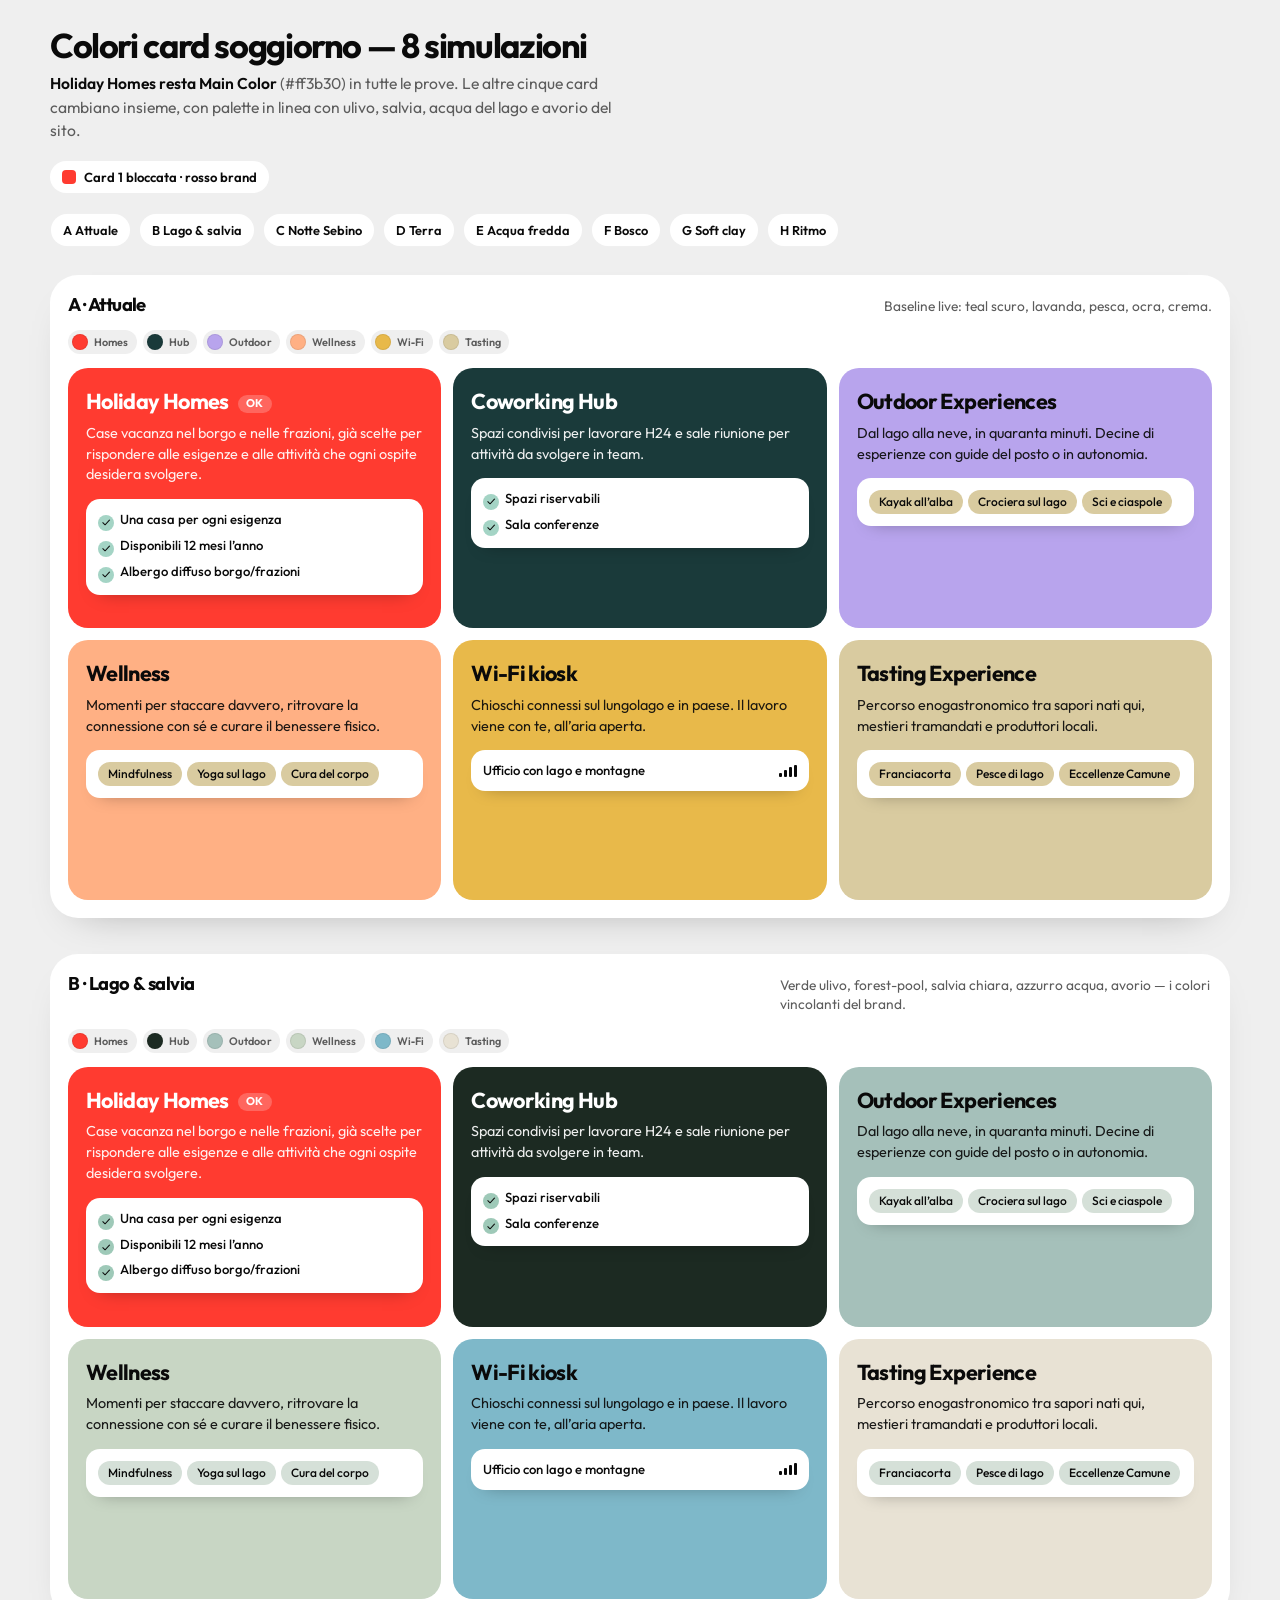
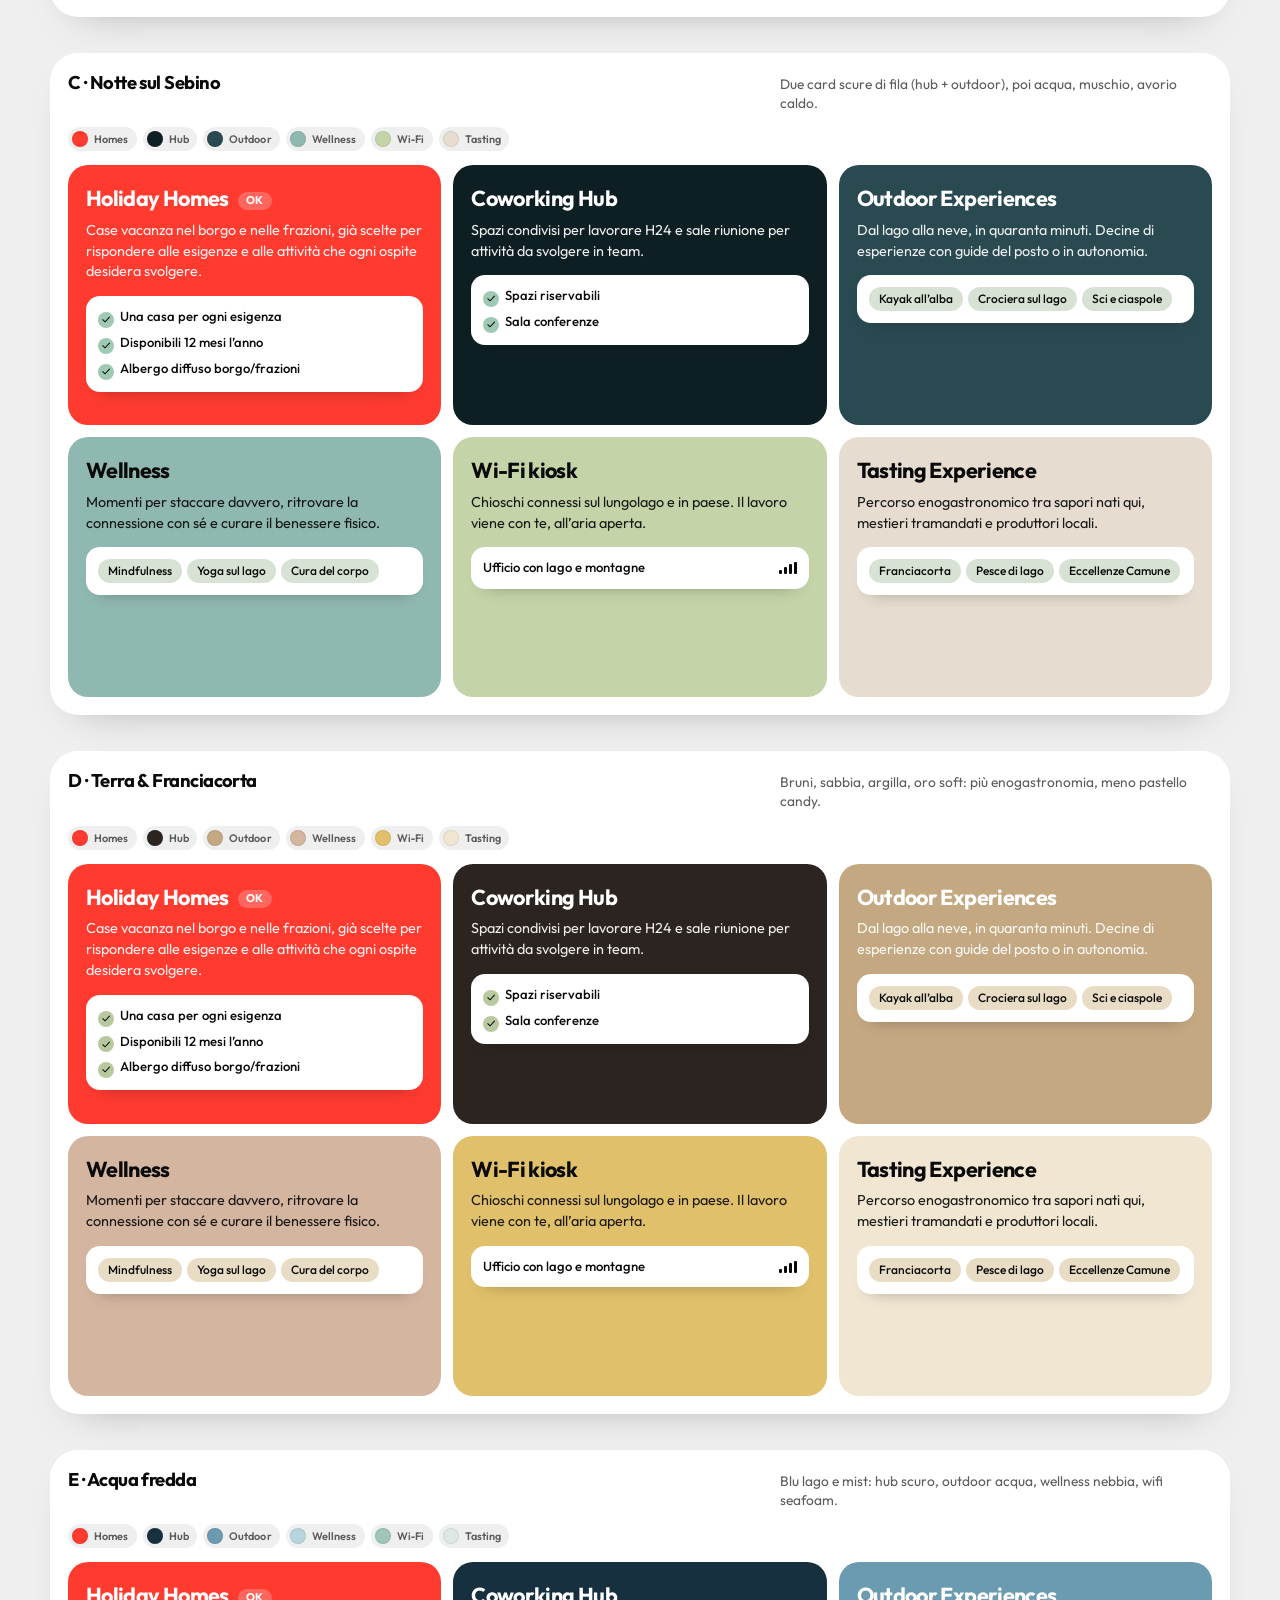
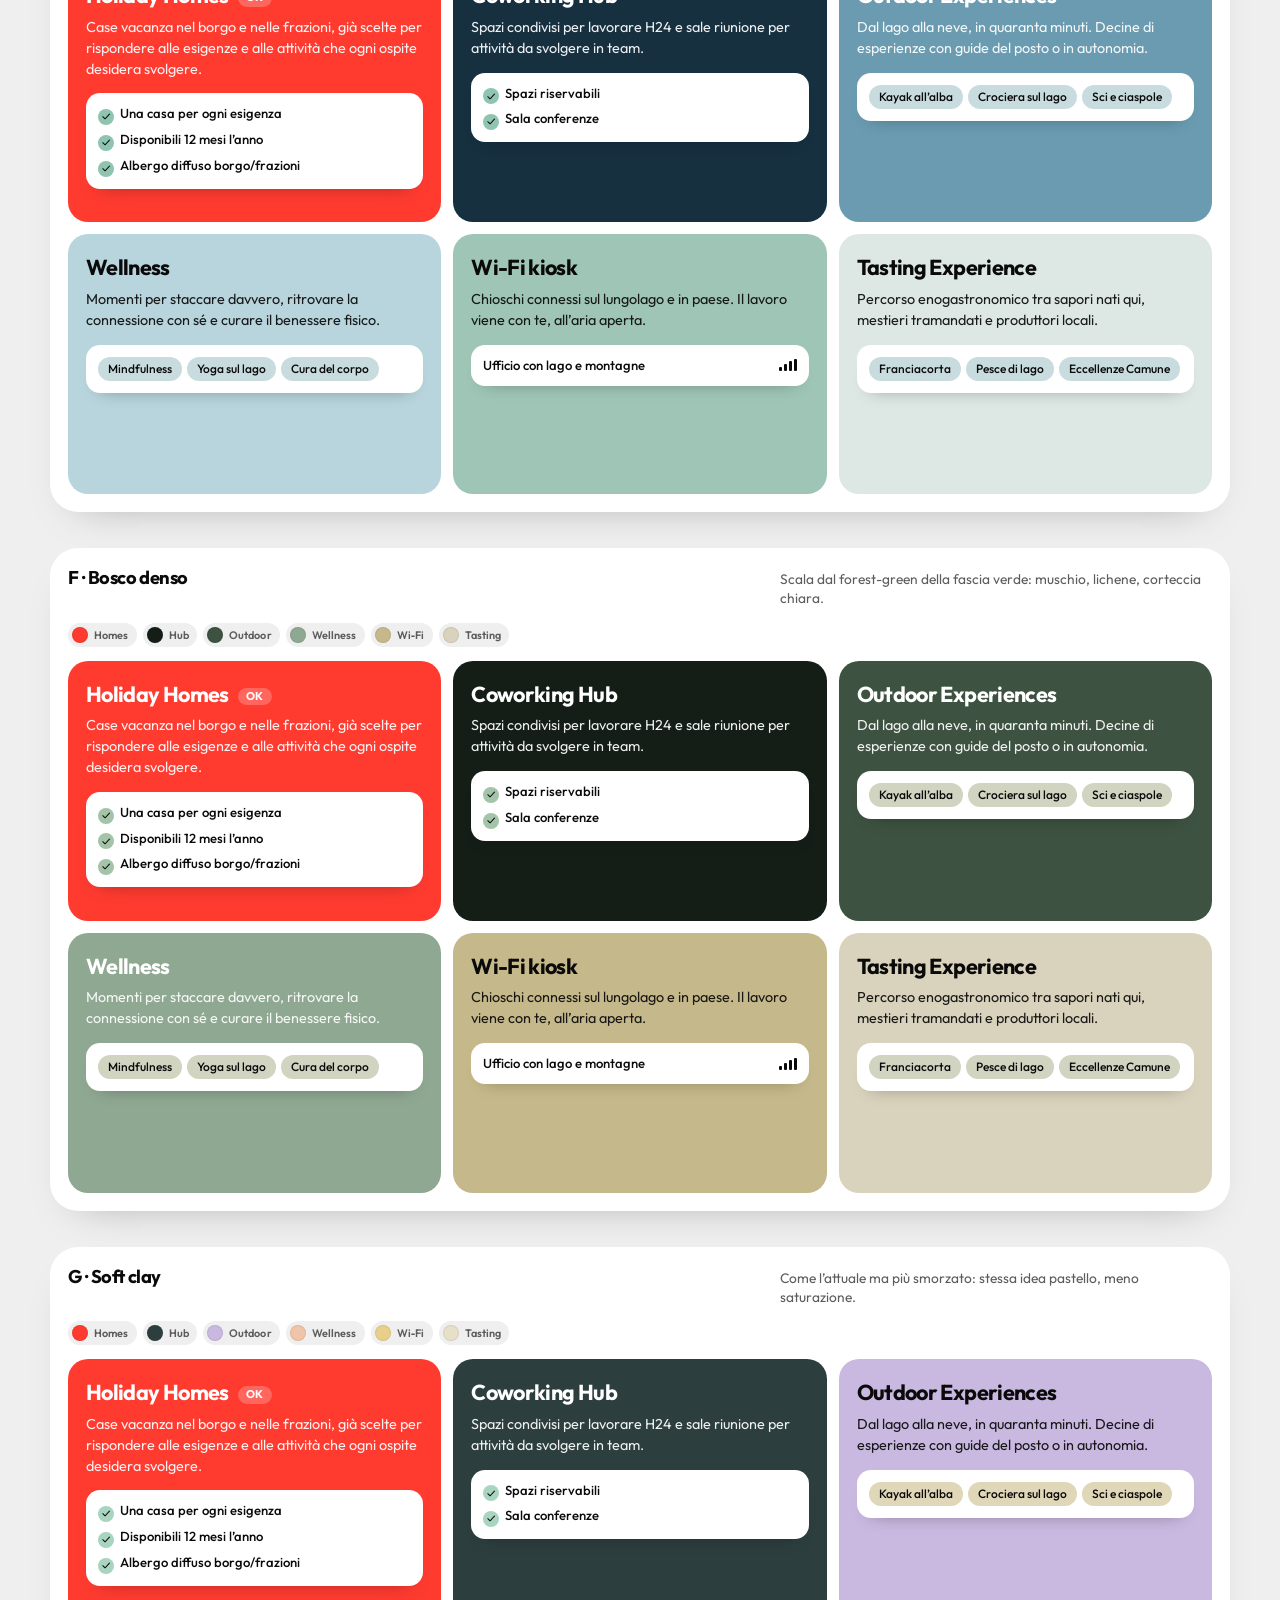
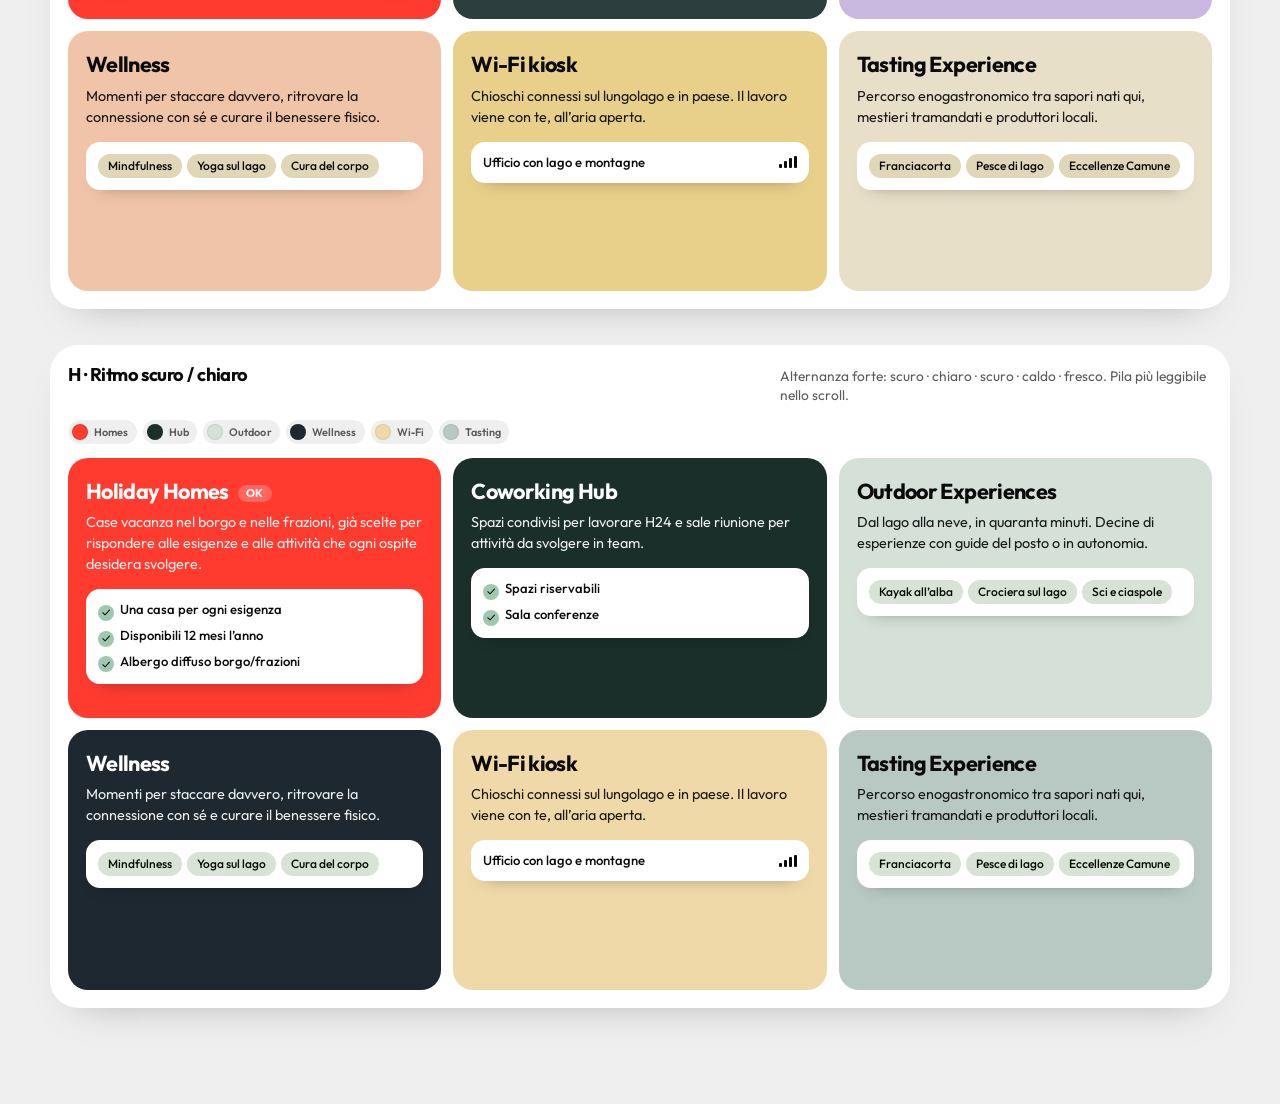
==== preview-sog-colors.html @ 8cdf2d4b "Add eight color simulations for the soggiorno stack cards. Holiday Homes stays Main Color; the other" ====
<!DOCTYPE html>
<html lang="it">
<head>
  <meta charset="utf-8">
  <meta name="viewport" content="width=device-width, initial-scale=1">
  <title>Simulazioni colori — card soggiorno</title>
  <link rel="preconnect" href="https://fonts.googleapis.com">
  <link rel="preconnect" href="https://fonts.gstatic.com" crossorigin>
  <link href="https://fonts.googleapis.com/css2?family=Outfit:wght@400;500;600;700;800&display=swap" rel="stylesheet">
  <link rel="stylesheet" href="css/main-color.css?v=1">
  <style>
    :root {
      --ink: #0a0a0a;
      --sage: #5c5c5c;
      --paper: #efefef;
      --ivory: #fff;
      --forest-green: #141e16;
      --forest-pool: #a5c0ba;
      --ease: cubic-bezier(0.16, 1, 0.3, 1);
    }
    * { box-sizing: border-box; }
    html { scroll-behavior: smooth; }
    body {
      margin: 0;
      font-family: "Outfit", system-ui, sans-serif;
      background: var(--paper);
      color: var(--ink);
      padding: 28px 16px 96px;
    }
    ::selection {
      background: color-mix(in srgb, var(--main-color) 28%, #fff);
      color: var(--ink);
    }

    .top {
      max-width: 1180px;
      margin: 0 auto 28px;
    }
    .top h1 {
      margin: 0 0 8px;
      font-size: clamp(1.55rem, 4vw, 2.15rem);
      letter-spacing: -0.04em;
      line-height: 1.05;
    }
    .lede {
      margin: 0 0 18px;
      max-width: 58ch;
      color: var(--sage);
      line-height: 1.5;
      font-size: 0.98rem;
    }
    .lede strong { color: var(--ink); font-weight: 600; }
    .lock {
      display: inline-flex;
      align-items: center;
      gap: 8px;
      margin: 0 0 20px;
      padding: 8px 12px;
      border-radius: 999px;
      background: #fff;
      font-size: 0.82rem;
      font-weight: 600;
      box-shadow: 0 8px 20px -16px rgba(0,0,0,.35);
    }
    .lock i {
      width: 14px;
      height: 14px;
      border-radius: 4px;
      background: var(--main-color);
    }

    .toc {
      display: flex;
      flex-wrap: wrap;
      gap: 8px;
      margin: 0 0 8px;
    }
    .toc a {
      text-decoration: none;
      color: var(--ink);
      font-size: 0.8rem;
      font-weight: 600;
      padding: 8px 12px;
      border-radius: 999px;
      background: #fff;
      border: 1px solid rgba(0,0,0,.06);
      transition: background .2s var(--ease), color .2s var(--ease), transform .15s var(--ease);
    }
    .toc a:hover {
      background: var(--forest-green);
      color: #fff;
      transform: translateY(-1px);
    }

    .sims {
      display: grid;
      gap: 36px;
      max-width: 1180px;
      margin: 0 auto;
    }

    .sim {
      --sog-ink: #0a0a0a;
      --sog-muted: #6a6a6a;
      --sog-mint: #a4d4c5;
      --sog-cream: #d9cba0;
      scroll-margin-top: 16px;
      padding: 18px;
      border-radius: 28px;
      background: #fff;
      box-shadow: 0 18px 40px -28px rgba(0,0,0,.35);
    }
    .sim-head {
      display: flex;
      flex-wrap: wrap;
      align-items: baseline;
      justify-content: space-between;
      gap: 8px 16px;
      margin-bottom: 14px;
    }
    .sim-head h2 {
      margin: 0;
      font-size: 1.15rem;
      letter-spacing: -0.03em;
    }
    .sim-head p {
      margin: 0;
      max-width: 48ch;
      color: var(--sage);
      font-size: 0.86rem;
      line-height: 1.4;
    }
    .swatches {
      display: flex;
      flex-wrap: wrap;
      gap: 6px;
      margin: 0 0 14px;
    }
    .swatches span {
      display: inline-flex;
      align-items: center;
      gap: 6px;
      padding: 4px 8px 4px 4px;
      border-radius: 999px;
      background: var(--paper);
      font-size: 0.68rem;
      font-weight: 600;
      letter-spacing: 0.01em;
      color: var(--sage);
    }
    .swatches i {
      width: 16px;
      height: 16px;
      border-radius: 50%;
      box-shadow: inset 0 0 0 1px rgba(0,0,0,.08);
    }
    .swatches .lock-dot::after {
      content: "";
      position: absolute;
      /* marker unused */
    }

    .stack {
      list-style: none;
      margin: 0;
      padding: 0;
      display: grid;
      gap: 12px;
      grid-template-columns: 1fr;
    }
    @media (min-width: 720px) {
      .stack {
        grid-template-columns: repeat(2, minmax(0, 1fr));
      }
    }
    @media (min-width: 1100px) {
      .stack {
        grid-template-columns: repeat(3, minmax(0, 1fr));
      }
    }

    .sog-card {
      display: grid;
      gap: 10px;
      align-content: start;
      min-height: 260px;
      padding: 22px 18px 18px;
      border-radius: 20px;
      background: var(--tone);
      color: var(--sog-ink);
    }
    .sog-card.is-dark { color: #fff; }
    .sog-card h3 {
      margin: 0;
      font-size: 1.35rem;
      line-height: 1.05;
      letter-spacing: -0.03em;
    }
    .sog-card > p {
      margin: 0;
      font-size: 0.9rem;
      line-height: 1.45;
      opacity: 0.92;
    }
    .sog-ui {
      display: grid;
      gap: 6px;
      margin-top: 4px;
      padding: 12px;
      border-radius: 14px;
      background: #fff;
      color: var(--sog-ink);
      box-shadow: 0 10px 18px -14px rgba(0,0,0,.4);
    }
    .sog-row {
      display: flex;
      align-items: center;
      justify-content: space-between;
      gap: 8px;
      font-size: 0.82rem;
      font-weight: 500;
      line-height: 1.3;
    }
    .sog-ok {
      display: inline-grid;
      place-items: center;
      width: 16px;
      height: 16px;
      margin-right: 6px;
      border-radius: 50%;
      background: var(--sog-mint);
      color: var(--sog-ink);
      font-size: 0.65rem;
      vertical-align: -2px;
    }
    .sog-chips {
      display: flex;
      flex-wrap: wrap;
      gap: 5px;
      margin: 0;
      padding: 0;
      list-style: none;
    }
    .sog-chips li {
      padding: 6px 10px;
      border-radius: 999px;
      background: var(--sog-cream);
      font-size: 0.75rem;
      font-weight: 500;
      line-height: 1;
    }
    .sog-bars {
      display: inline-flex;
      align-items: flex-end;
      gap: 2px;
      height: 12px;
    }
    .sog-bars i {
      width: 3px;
      border-radius: 1px;
      background: var(--sog-ink);
    }
    .sog-bars i:nth-child(1) { height: 4px; }
    .sog-bars i:nth-child(2) { height: 7px; }
    .sog-bars i:nth-child(3) { height: 10px; }
    .sog-bars i:nth-child(4) { height: 12px; }

    .badge-lock {
      display: inline-block;
      margin-left: 6px;
      padding: 3px 8px;
      border-radius: 999px;
      background: rgba(255,255,255,.22);
      font-size: 0.7rem;
      font-weight: 700;
      letter-spacing: 0.04em;
      text-transform: uppercase;
      vertical-align: middle;
    }
    .sog-card:not(.is-dark) .badge-lock {
      background: rgba(0,0,0,.08);
    }

    /* —— Palette A: attuale —— */
    #sim-a {
      --c2: #1a3a3a; --c3: #b8a4ed; --c4: #ffb084; --c5: #e8b94a; --c6: #d9cba0;
      --sog-mint: #a4d4c5; --sog-cream: #d9cba0;
    }
    /* —— B: lago & salvia (brand PRODUCT) —— */
    #sim-b {
      --c2: #1c2a22; --c3: #a5c0ba; --c4: #c8d6c4; --c5: #7eb8c9; --c6: #e8e2d4;
      --sog-mint: #9ec9b8; --sog-cream: #d5e0d8;
    }
    /* —— C: notte sul Sebino —— */
    #sim-c {
      --c2: #0e1f24; --c3: #2a4a52; --c4: #8fb9b0; --c5: #c4d4a8; --c6: #e6ddd0;
      --sog-mint: #9fc9b4; --sog-cream: #d8e2d4;
    }
    /* —— D: terra & franciacorta —— */
    #sim-d {
      --c2: #2c2420; --c3: #c4a882; --c4: #d4b5a0; --c5: #e0c06a; --c6: #f0e6d2;
      --sog-mint: #b8c9a0; --sog-cream: #e8dcc4;
    }
    /* —— E: acqua fredda —— */
    #sim-e {
      --c2: #163040; --c3: #6a9bb0; --c4: #b8d4dc; --c5: #9ec5b5; --c6: #dde8e4;
      --sog-mint: #8ec4b0; --sog-cream: #c8dce0;
    }
    /* —— F: bosco denso —— */
    #sim-f {
      --c2: #141e16; --c3: #3d5240; --c4: #8fa892; --c5: #c5b88a; --c6: #d9d2bc;
      --sog-mint: #a3c4a8; --sog-cream: #d0d4c0;
    }
    /* —— G: soft clay —— */
    #sim-g {
      --c2: #2d3e3e; --c3: #c9b8e0; --c4: #f0c4a8; --c5: #e8d08a; --c6: #e8dfc8;
      --sog-mint: #a8d4c0; --sog-cream: #e0d6b8;
    }
    /* —— H: ritmi scuro/chiaro —— */
    #sim-h {
      --c2: #1a2e2a; --c3: #d4e0d8; --c4: #1e2830; --c5: #f0d9a8; --c6: #b8c9c4;
      --sog-mint: #9ec9b0; --sog-cream: #d8e2d6;
    }
  </style>
</head>
<body>
  <header class="top">
    <h1>Colori card soggiorno — 8 simulazioni</h1>
    <p class="lede">
      <strong>Holiday Homes resta Main Color</strong> (#ff3b30) in tutte le prove.
      Le altre cinque card cambiano insieme, con palette in linea con ulivo, salvia, acqua del lago e avorio del sito.
    </p>
    <p class="lock"><i aria-hidden="true"></i> Card 1 bloccata · rosso brand</p>
    <nav class="toc" aria-label="Vai alla simulazione">
      <a href="#sim-a">A Attuale</a>
      <a href="#sim-b">B Lago &amp; salvia</a>
      <a href="#sim-c">C Notte Sebino</a>
      <a href="#sim-d">D Terra</a>
      <a href="#sim-e">E Acqua fredda</a>
      <a href="#sim-f">F Bosco</a>
      <a href="#sim-g">G Soft clay</a>
      <a href="#sim-h">H Ritmo</a>
    </nav>
  </header>

  <div class="sims">

    <!-- A -->
    <section class="sim" id="sim-a" aria-labelledby="t-a">
      <div class="sim-head">
        <h2 id="t-a">A · Attuale</h2>
        <p>Baseline live: teal scuro, lavanda, pesca, ocra, crema.</p>
      </div>
      <div class="swatches" aria-hidden="true">
        <span><i style="background:var(--main-color)"></i>Homes</span>
        <span><i style="background:var(--c2)"></i>Hub</span>
        <span><i style="background:var(--c3)"></i>Outdoor</span>
        <span><i style="background:var(--c4)"></i>Wellness</span>
        <span><i style="background:var(--c5)"></i>Wi‑Fi</span>
        <span><i style="background:var(--c6)"></i>Tasting</span>
      </div>
      <ol class="stack"></ol>
    </section>

    <!-- B -->
    <section class="sim" id="sim-b" aria-labelledby="t-b">
      <div class="sim-head">
        <h2 id="t-b">B · Lago &amp; salvia</h2>
        <p>Verde ulivo, forest-pool, salvia chiara, azzurro acqua, avorio — i colori vincolanti del brand.</p>
      </div>
      <div class="swatches" aria-hidden="true">
        <span><i style="background:var(--main-color)"></i>Homes</span>
        <span><i style="background:var(--c2)"></i>Hub</span>
        <span><i style="background:var(--c3)"></i>Outdoor</span>
        <span><i style="background:var(--c4)"></i>Wellness</span>
        <span><i style="background:var(--c5)"></i>Wi‑Fi</span>
        <span><i style="background:var(--c6)"></i>Tasting</span>
      </div>
      <ol class="stack"></ol>
    </section>

    <!-- C -->
    <section class="sim" id="sim-c" aria-labelledby="t-c">
      <div class="sim-head">
        <h2 id="t-c">C · Notte sul Sebino</h2>
        <p>Due card scure di fila (hub + outdoor), poi acqua, muschio, avorio caldo.</p>
      </div>
      <div class="swatches" aria-hidden="true">
        <span><i style="background:var(--main-color)"></i>Homes</span>
        <span><i style="background:var(--c2)"></i>Hub</span>
        <span><i style="background:var(--c3)"></i>Outdoor</span>
        <span><i style="background:var(--c4)"></i>Wellness</span>
        <span><i style="background:var(--c5)"></i>Wi‑Fi</span>
        <span><i style="background:var(--c6)"></i>Tasting</span>
      </div>
      <ol class="stack"></ol>
    </section>

    <!-- D -->
    <section class="sim" id="sim-d" aria-labelledby="t-d">
      <div class="sim-head">
        <h2 id="t-d">D · Terra &amp; Franciacorta</h2>
        <p>Bruni, sabbia, argilla, oro soft: più enogastronomia, meno pastello candy.</p>
      </div>
      <div class="swatches" aria-hidden="true">
        <span><i style="background:var(--main-color)"></i>Homes</span>
        <span><i style="background:var(--c2)"></i>Hub</span>
        <span><i style="background:var(--c3)"></i>Outdoor</span>
        <span><i style="background:var(--c4)"></i>Wellness</span>
        <span><i style="background:var(--c5)"></i>Wi‑Fi</span>
        <span><i style="background:var(--c6)"></i>Tasting</span>
      </div>
      <ol class="stack"></ol>
    </section>

    <!-- E -->
    <section class="sim" id="sim-e" aria-labelledby="t-e">
      <div class="sim-head">
        <h2 id="t-e">E · Acqua fredda</h2>
        <p>Blu lago e mist: hub scuro, outdoor acqua, wellness nebbia, wifi seafoam.</p>
      </div>
      <div class="swatches" aria-hidden="true">
        <span><i style="background:var(--main-color)"></i>Homes</span>
        <span><i style="background:var(--c2)"></i>Hub</span>
        <span><i style="background:var(--c3)"></i>Outdoor</span>
        <span><i style="background:var(--c4)"></i>Wellness</span>
        <span><i style="background:var(--c5)"></i>Wi‑Fi</span>
        <span><i style="background:var(--c6)"></i>Tasting</span>
      </div>
      <ol class="stack"></ol>
    </section>

    <!-- F -->
    <section class="sim" id="sim-f" aria-labelledby="t-f">
      <div class="sim-head">
        <h2 id="t-f">F · Bosco denso</h2>
        <p>Scala dal forest-green della fascia verde: muschio, lichene, corteccia chiara.</p>
      </div>
      <div class="swatches" aria-hidden="true">
        <span><i style="background:var(--main-color)"></i>Homes</span>
        <span><i style="background:var(--c2)"></i>Hub</span>
        <span><i style="background:var(--c3)"></i>Outdoor</span>
        <span><i style="background:var(--c4)"></i>Wellness</span>
        <span><i style="background:var(--c5)"></i>Wi‑Fi</span>
        <span><i style="background:var(--c6)"></i>Tasting</span>
      </div>
      <ol class="stack"></ol>
    </section>

    <!-- G -->
    <section class="sim" id="sim-g" aria-labelledby="t-g">
      <div class="sim-head">
        <h2 id="t-g">G · Soft clay</h2>
        <p>Come l’attuale ma più smorzato: stessa idea pastello, meno saturazione.</p>
      </div>
      <div class="swatches" aria-hidden="true">
        <span><i style="background:var(--main-color)"></i>Homes</span>
        <span><i style="background:var(--c2)"></i>Hub</span>
        <span><i style="background:var(--c3)"></i>Outdoor</span>
        <span><i style="background:var(--c4)"></i>Wellness</span>
        <span><i style="background:var(--c5)"></i>Wi‑Fi</span>
        <span><i style="background:var(--c6)"></i>Tasting</span>
      </div>
      <ol class="stack"></ol>
    </section>

    <!-- H -->
    <section class="sim" id="sim-h" aria-labelledby="t-h">
      <div class="sim-head">
        <h2 id="t-h">H · Ritmo scuro / chiaro</h2>
        <p>Alternanza forte: scuro · chiaro · scuro · caldo · fresco. Pila più leggibile nello scroll.</p>
      </div>
      <div class="swatches" aria-hidden="true">
        <span><i style="background:var(--main-color)"></i>Homes</span>
        <span><i style="background:var(--c2)"></i>Hub</span>
        <span><i style="background:var(--c3)"></i>Outdoor</span>
        <span><i style="background:var(--c4)"></i>Wellness</span>
        <span><i style="background:var(--c5)"></i>Wi‑Fi</span>
        <span><i style="background:var(--c6)"></i>Tasting</span>
      </div>
      <ol class="stack"></ol>
    </section>

  </div>

  <template id="card-markup">
    <li class="sog-card is-dark" data-role="homes" style="--tone:var(--main-color)">
      <h3>Holiday Homes <span class="badge-lock">ok</span></h3>
      <p>Case vacanza nel borgo e nelle frazioni, già scelte per rispondere alle esigenze e alle attività che ogni ospite desidera svolgere.</p>
      <div class="sog-ui">
        <div class="sog-row"><span><span class="sog-ok" aria-hidden="true">✓</span>Una casa per ogni esigenza</span></div>
        <div class="sog-row"><span><span class="sog-ok" aria-hidden="true">✓</span>Disponibili 12 mesi l’anno</span></div>
        <div class="sog-row"><span><span class="sog-ok" aria-hidden="true">✓</span>Albergo diffuso borgo/frazioni</span></div>
      </div>
    </li>
    <li class="sog-card" data-role="hub" style="--tone:var(--c2)">
      <h3>Coworking Hub</h3>
      <p>Spazi condivisi per lavorare H24 e sale riunione per attività da svolgere in team.</p>
      <div class="sog-ui">
        <div class="sog-row"><span><span class="sog-ok" aria-hidden="true">✓</span>Spazi riservabili</span></div>
        <div class="sog-row"><span><span class="sog-ok" aria-hidden="true">✓</span>Sala conferenze</span></div>
      </div>
    </li>
    <li class="sog-card" data-role="outdoor" style="--tone:var(--c3)">
      <h3>Outdoor Experiences</h3>
      <p>Dal lago alla neve, in quaranta minuti. Decine di esperienze con guide del posto o in autonomia.</p>
      <div class="sog-ui">
        <ul class="sog-chips">
          <li>Kayak all’alba</li>
          <li>Crociera sul lago</li>
          <li>Sci e ciaspole</li>
        </ul>
      </div>
    </li>
    <li class="sog-card" data-role="wellness" style="--tone:var(--c4)">
      <h3>Wellness</h3>
      <p>Momenti per staccare davvero, ritrovare la connessione con sé e curare il benessere fisico.</p>
      <div class="sog-ui">
        <ul class="sog-chips">
          <li>Mindfulness</li>
          <li>Yoga sul lago</li>
          <li>Cura del corpo</li>
        </ul>
      </div>
    </li>
    <li class="sog-card" data-role="wifi" style="--tone:var(--c5)">
      <h3>Wi-Fi kiosk</h3>
      <p>Chioschi connessi sul lungolago e in paese. Il lavoro viene con te, all’aria aperta.</p>
      <div class="sog-ui">
        <div class="sog-row"><span>Ufficio con lago e montagne</span><span class="sog-bars" aria-hidden="true"><i></i><i></i><i></i><i></i></span></div>
      </div>
    </li>
    <li class="sog-card" data-role="tasting" style="--tone:var(--c6)">
      <h3>Tasting Experience</h3>
      <p>Percorso enogastronomico tra sapori nati qui, mestieri tramandati e produttori locali.</p>
      <div class="sog-ui">
        <ul class="sog-chips">
          <li>Franciacorta</li>
          <li>Pesce di lago</li>
          <li>Eccellenze Camune</li>
        </ul>
      </div>
    </li>
  </template>

  <script>
    /* Luminanza relativa → testo chiaro/scuro sulle card 2–6 */
    function hexToRgb(hex) {
      const h = hex.replace("#", "").trim();
      const full = h.length === 3 ? h.split("").map((c) => c + c).join("") : h;
      const n = parseInt(full, 16);
      return { r: (n >> 16) & 255, g: (n >> 8) & 255, b: n & 255 };
    }
    function isDarkTone(hex) {
      const { r, g, b } = hexToRgb(hex);
      const lin = [r, g, b].map((v) => {
        const s = v / 255;
        return s <= 0.03928 ? s / 12.92 : Math.pow((s + 0.055) / 1.055, 2.4);
      });
      const L = 0.2126 * lin[0] + 0.7152 * lin[1] + 0.0722 * lin[2];
      return L < 0.42;
    }

    const tpl = document.getElementById("card-markup");
    document.querySelectorAll(".sim").forEach((sim) => {
      const stack = sim.querySelector(".stack");
      const frag = tpl.content.cloneNode(true);
      const cs = getComputedStyle(sim);
      ["hub", "outdoor", "wellness", "wifi", "tasting"].forEach((role, i) => {
        const card = frag.querySelector(`[data-role="${role}"]`);
        const tone = cs.getPropertyValue(`--c${i + 2}`).trim();
        card.classList.toggle("is-dark", isDarkTone(tone));
      });
      stack.appendChild(frag);
    });
  </script>
</body>
</html>
---- css/main-color.css ----
/* ==========================================================================
   Main Color — unico rosso/arancione del brand Borgo Connesso

   Fonte unica. Per cambiare TUTTO il rosso/arancione del sito
   (CTA, timeline «Il soggiorno in 4 passi», evidenziazioni, hover,
   Holiday Homes card 1, underline titoli, ecc.) modifica solo
   --main-color (e allinea --main-color-rgb allo stesso hex).

   Alias legacy: --lake / --lake-ink restano in styles.css e puntano qui.
   ========================================================================== */

:root {
  --main-color: #ff3b30;
  --main-color-ink: #ffffff;
  /* Canale RGB per rgba(var(--main-color-rgb), a) — tiene aggiornato con --main-color */
  --main-color-rgb: 255, 59, 48;
  --main-color-soft: color-mix(in srgb, var(--main-color) 55%, #ffffff);
  --main-color-tint: color-mix(in srgb, var(--main-color) 28%, #fff6f5);
  --main-color-tint-alt: color-mix(in srgb, var(--main-color) 22%, #ffffff);
}
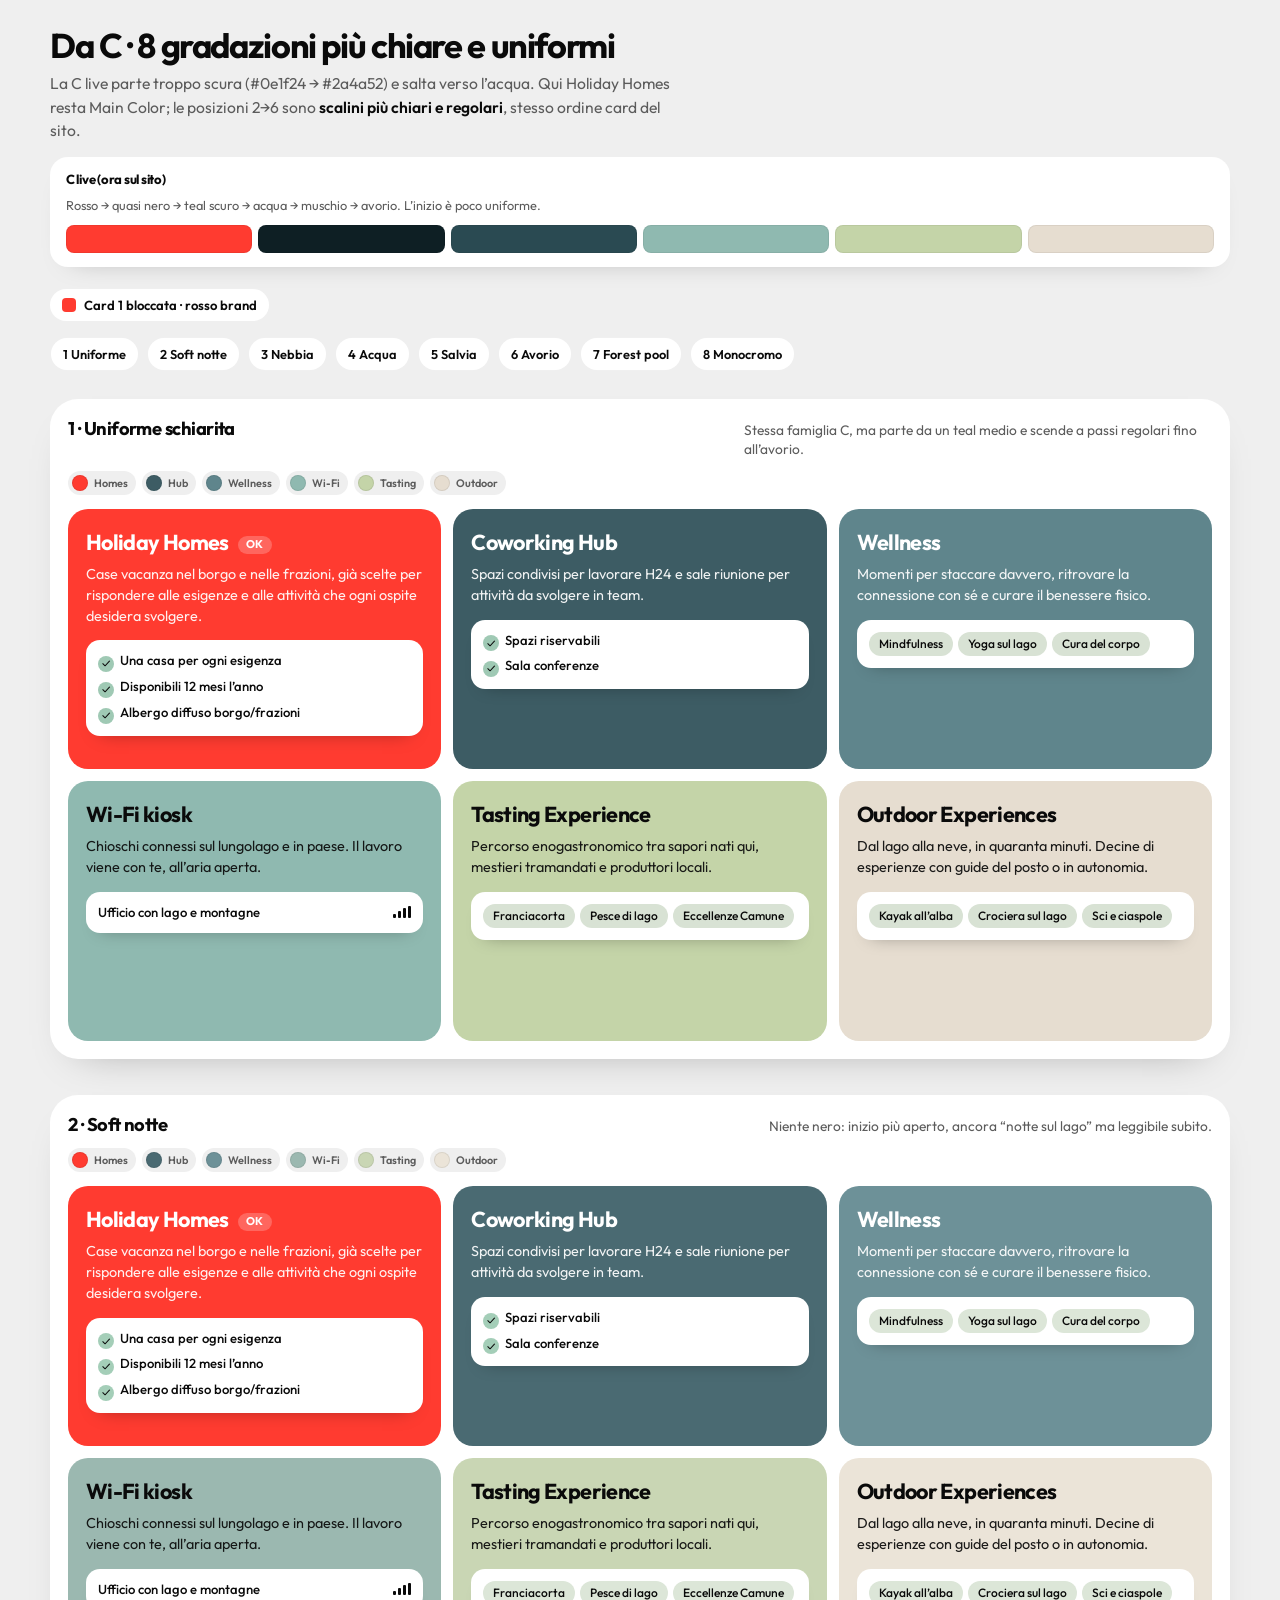
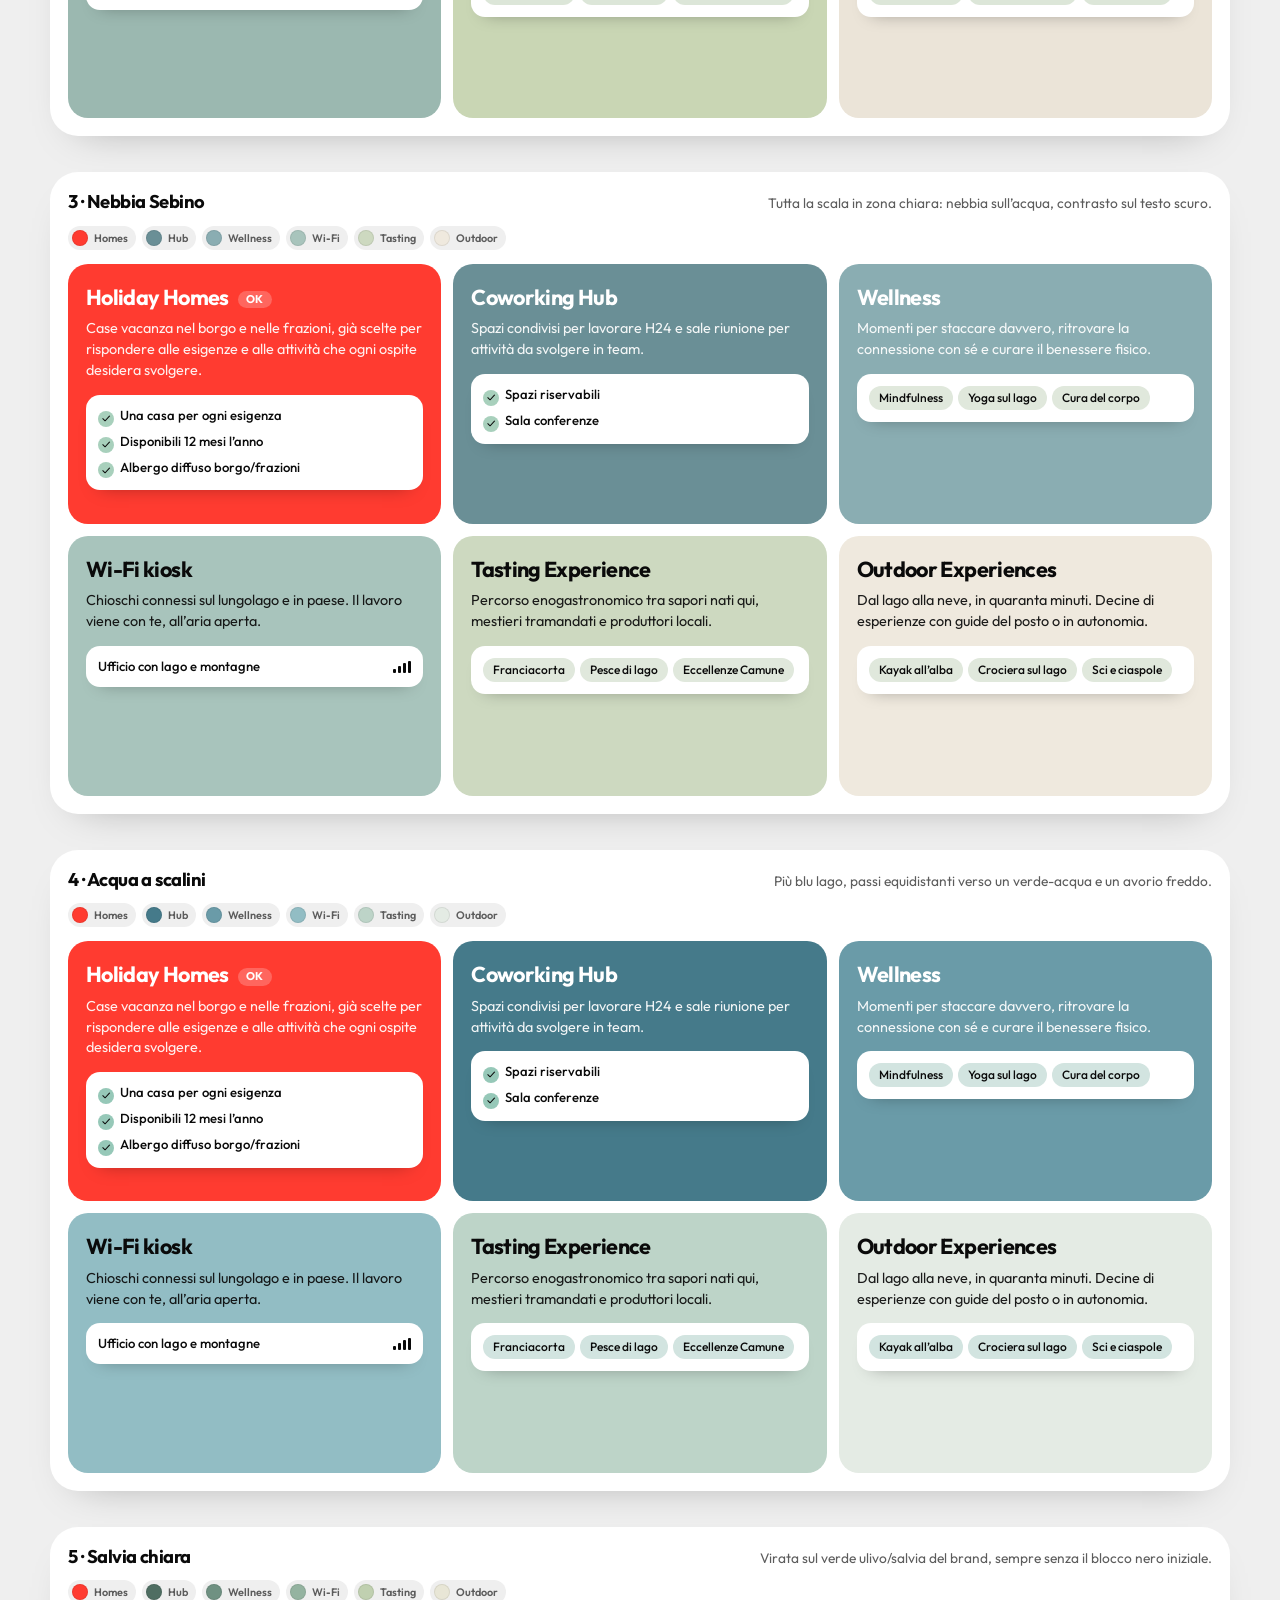
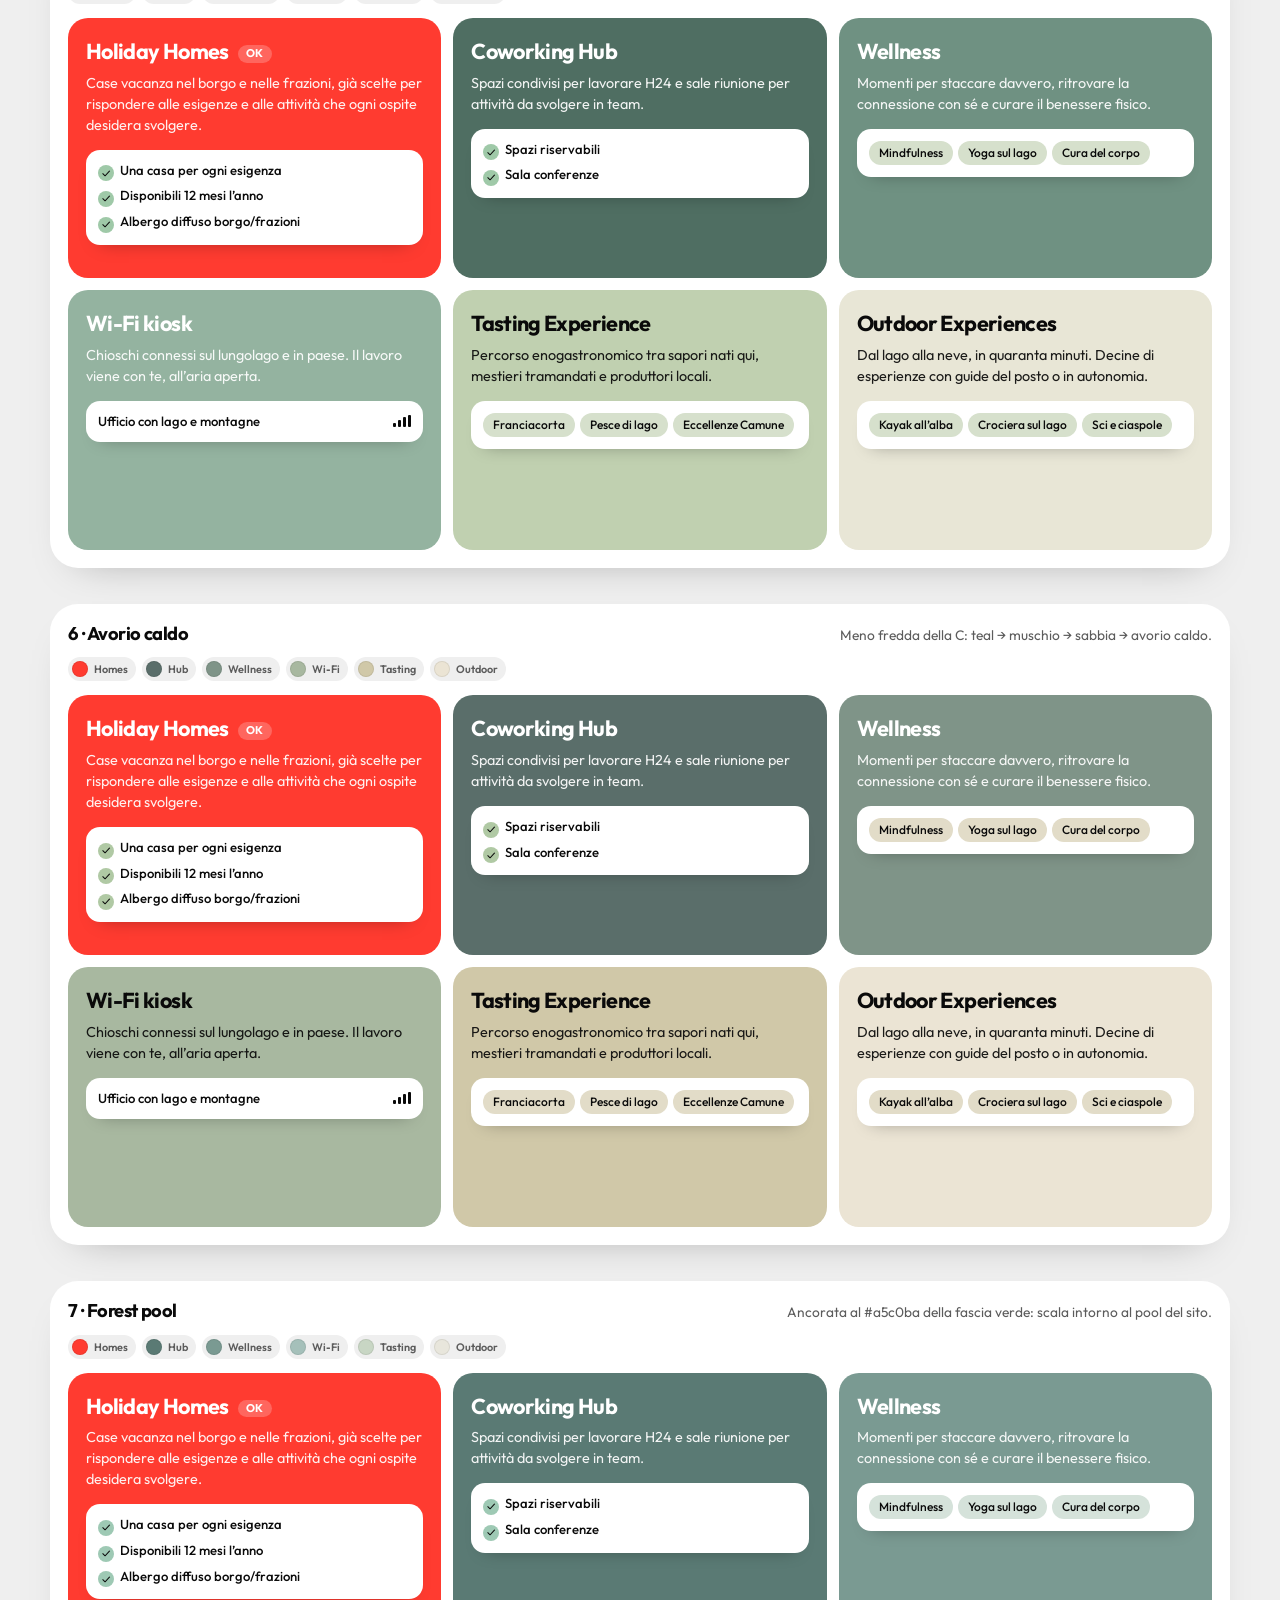
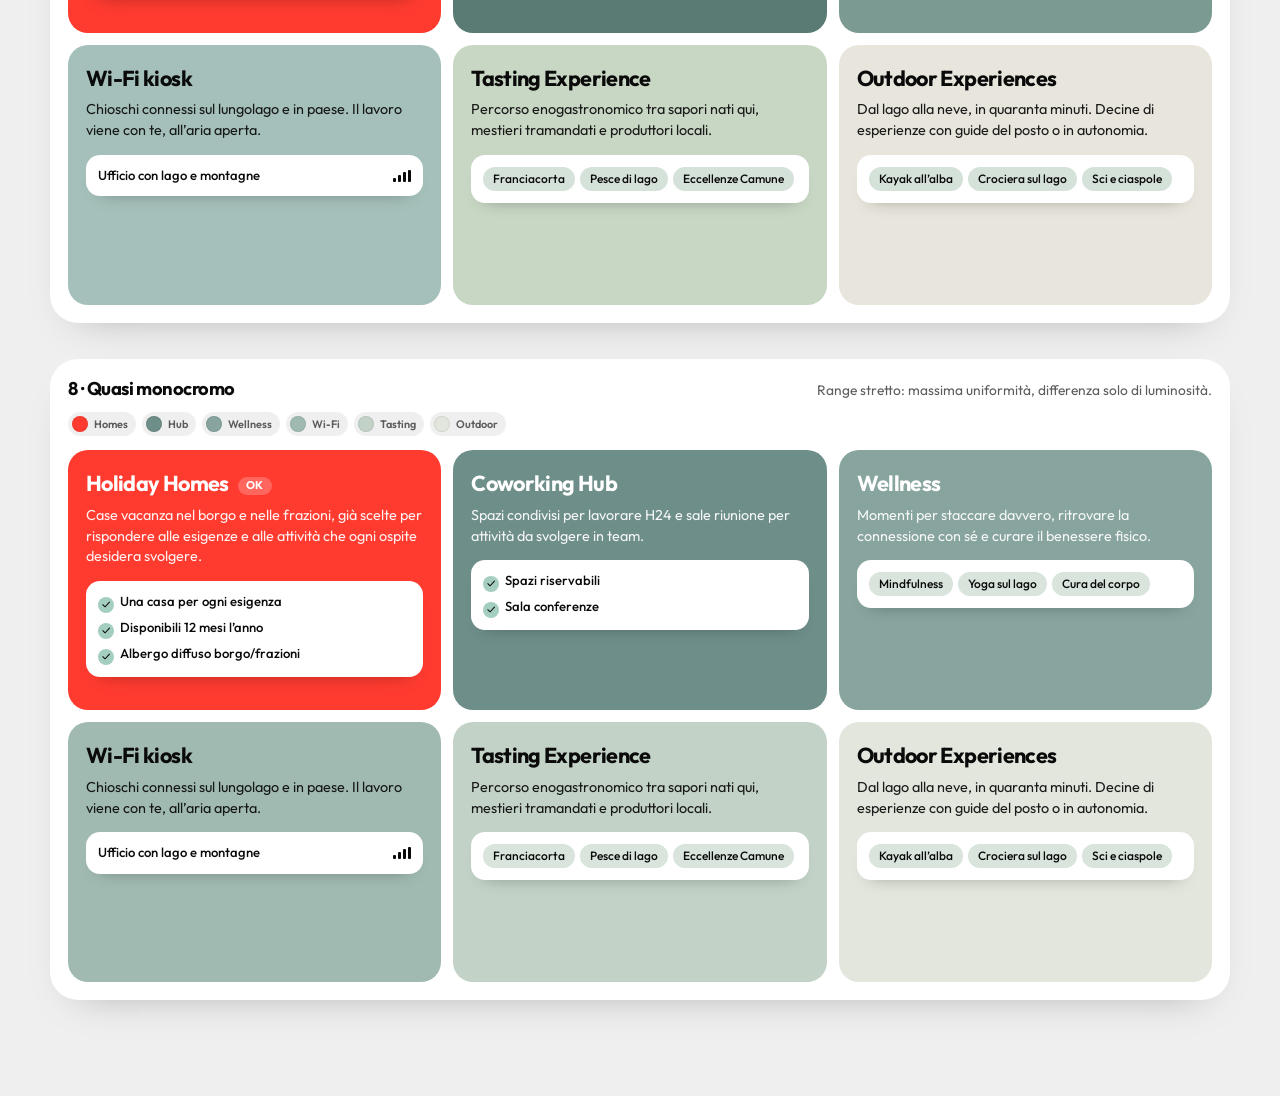
==== commit 2eb55d8d: "Refresh soggiorno color sims with eight lightened C gradients. Keeps Holiday Homes on Main Color and" ====
--- a/preview-sog-colors.html
+++ b/preview-sog-colors.html
@@ -3,7 +3,7 @@
 <head>
   <meta charset="utf-8">
   <meta name="viewport" content="width=device-width, initial-scale=1">
-  <title>Simulazioni colori — card soggiorno</title>
+  <title>Simulazioni C schiarita — card soggiorno</title>
   <link rel="preconnect" href="https://fonts.googleapis.com">
   <link rel="preconnect" href="https://fonts.gstatic.com" crossorigin>
   <link href="https://fonts.googleapis.com/css2?family=Outfit:wght@400;500;600;700;800&display=swap" rel="stylesheet">
@@ -13,9 +13,7 @@
       --ink: #0a0a0a;
       --sage: #5c5c5c;
       --paper: #efefef;
-      --ivory: #fff;
       --forest-green: #141e16;
-      --forest-pool: #a5c0ba;
       --ease: cubic-bezier(0.16, 1, 0.3, 1);
     }
     * { box-sizing: border-box; }
@@ -43,18 +41,49 @@
       line-height: 1.05;
     }
     .lede {
-      margin: 0 0 18px;
-      max-width: 58ch;
+      margin: 0 0 14px;
+      max-width: 62ch;
       color: var(--sage);
       line-height: 1.5;
       font-size: 0.98rem;
     }
     .lede strong { color: var(--ink); font-weight: 600; }
+
+    .baseline {
+      display: grid;
+      gap: 10px;
+      margin: 0 0 22px;
+      padding: 14px 16px;
+      border-radius: 18px;
+      background: #fff;
+      box-shadow: 0 12px 28px -22px rgba(0,0,0,.35);
+    }
+    .baseline strong {
+      font-size: 0.82rem;
+      letter-spacing: -0.02em;
+    }
+    .baseline p {
+      margin: 0;
+      font-size: 0.8rem;
+      color: var(--sage);
+      line-height: 1.4;
+    }
+    .bar {
+      display: grid;
+      grid-template-columns: repeat(6, minmax(0, 1fr));
+      gap: 6px;
+      height: 28px;
+    }
+    .bar span {
+      border-radius: 8px;
+      box-shadow: inset 0 0 0 1px rgba(0,0,0,.06);
+    }
+
     .lock {
       display: inline-flex;
       align-items: center;
       gap: 8px;
-      margin: 0 0 20px;
+      margin: 0 0 16px;
       padding: 8px 12px;
       border-radius: 999px;
       background: #fff;
@@ -73,7 +102,6 @@
       display: flex;
       flex-wrap: wrap;
       gap: 8px;
-      margin: 0 0 8px;
     }
     .toc a {
       text-decoration: none;
@@ -102,8 +130,8 @@
     .sim {
       --sog-ink: #0a0a0a;
       --sog-muted: #6a6a6a;
-      --sog-mint: #a4d4c5;
-      --sog-cream: #d9cba0;
+      --sog-mint: #9fc9b4;
+      --sog-cream: #d8e2d4;
       scroll-margin-top: 16px;
       padding: 18px;
       border-radius: 28px;
@@ -116,7 +144,7 @@
       align-items: baseline;
       justify-content: space-between;
       gap: 8px 16px;
-      margin-bottom: 14px;
+      margin-bottom: 12px;
     }
     .sim-head h2 {
       margin: 0;
@@ -125,7 +153,7 @@
     }
     .sim-head p {
       margin: 0;
-      max-width: 48ch;
+      max-width: 52ch;
       color: var(--sage);
       font-size: 0.86rem;
       line-height: 1.4;
@@ -145,7 +173,6 @@
       background: var(--paper);
       font-size: 0.68rem;
       font-weight: 600;
-      letter-spacing: 0.01em;
       color: var(--sage);
     }
     .swatches i {
@@ -154,11 +181,6 @@
       border-radius: 50%;
       box-shadow: inset 0 0 0 1px rgba(0,0,0,.08);
     }
-    .swatches .lock-dot::after {
-      content: "";
-      position: absolute;
-      /* marker unused */
-    }
 
     .stack {
       list-style: none;
@@ -169,14 +191,10 @@
       grid-template-columns: 1fr;
     }
     @media (min-width: 720px) {
-      .stack {
-        grid-template-columns: repeat(2, minmax(0, 1fr));
-      }
+      .stack { grid-template-columns: repeat(2, minmax(0, 1fr)); }
     }
     @media (min-width: 1100px) {
-      .stack {
-        grid-template-columns: repeat(3, minmax(0, 1fr));
-      }
+      .stack { grid-template-columns: repeat(3, minmax(0, 1fr)); }
     }
 
     .sog-card {
@@ -277,206 +295,211 @@
       text-transform: uppercase;
       vertical-align: middle;
     }
-    .sog-card:not(.is-dark) .badge-lock {
-      background: rgba(0,0,0,.08);
-    }
-
-    /* —— Palette A: attuale —— */
-    #sim-a {
-      --c2: #1a3a3a; --c3: #b8a4ed; --c4: #ffb084; --c5: #e8b94a; --c6: #d9cba0;
-      --sog-mint: #a4d4c5; --sog-cream: #d9cba0;
-    }
-    /* —— B: lago & salvia (brand PRODUCT) —— */
-    #sim-b {
-      --c2: #1c2a22; --c3: #a5c0ba; --c4: #c8d6c4; --c5: #7eb8c9; --c6: #e8e2d4;
-      --sog-mint: #9ec9b8; --sog-cream: #d5e0d8;
-    }
-    /* —— C: notte sul Sebino —— */
-    #sim-c {
-      --c2: #0e1f24; --c3: #2a4a52; --c4: #8fb9b0; --c5: #c4d4a8; --c6: #e6ddd0;
+
+    /* Live C (riferimento scuro) — solo nella barra baseline */
+
+    /* 1 · Uniforme schiarita */
+    #sim-1 {
+      --c2: #3d5c64; --c3: #5f858c; --c4: #8fb9b0; --c5: #c4d4a8; --c6: #e6ddd0;
       --sog-mint: #9fc9b4; --sog-cream: #d8e2d4;
     }
-    /* —— D: terra & franciacorta —— */
-    #sim-d {
-      --c2: #2c2420; --c3: #c4a882; --c4: #d4b5a0; --c5: #e0c06a; --c6: #f0e6d2;
-      --sog-mint: #b8c9a0; --sog-cream: #e8dcc4;
-    }
-    /* —— E: acqua fredda —— */
-    #sim-e {
-      --c2: #163040; --c3: #6a9bb0; --c4: #b8d4dc; --c5: #9ec5b5; --c6: #dde8e4;
-      --sog-mint: #8ec4b0; --sog-cream: #c8dce0;
-    }
-    /* —— F: bosco denso —— */
-    #sim-f {
-      --c2: #141e16; --c3: #3d5240; --c4: #8fa892; --c5: #c5b88a; --c6: #d9d2bc;
-      --sog-mint: #a3c4a8; --sog-cream: #d0d4c0;
-    }
-    /* —— G: soft clay —— */
-    #sim-g {
-      --c2: #2d3e3e; --c3: #c9b8e0; --c4: #f0c4a8; --c5: #e8d08a; --c6: #e8dfc8;
-      --sog-mint: #a8d4c0; --sog-cream: #e0d6b8;
-    }
-    /* —— H: ritmi scuro/chiaro —— */
-    #sim-h {
-      --c2: #1a2e2a; --c3: #d4e0d8; --c4: #1e2830; --c5: #f0d9a8; --c6: #b8c9c4;
-      --sog-mint: #9ec9b0; --sog-cream: #d8e2d6;
+    /* 2 · Soft notte */
+    #sim-2 {
+      --c2: #4a6a72; --c3: #6d9198; --c4: #9bb8b0; --c5: #c9d6b4; --c6: #ebe4d8;
+      --sog-mint: #a4ceb8; --sog-cream: #dce6d8;
+    }
+    /* 3 · Nebbia Sebino */
+    #sim-3 {
+      --c2: #6a8f96; --c3: #8aadb2; --c4: #a8c4bc; --c5: #cdd9c0; --c6: #efe9de;
+      --sog-mint: #a8d0bc; --sog-cream: #e0e8dc;
+    }
+    /* 4 · Acqua a scalini */
+    #sim-4 {
+      --c2: #457a8a; --c3: #6a9ba8; --c4: #92bdc4; --c5: #bdd4c8; --c6: #e4ebe4;
+      --sog-mint: #96c8b8; --sog-cream: #d2e4e0;
+    }
+    /* 5 · Salvia chiara */
+    #sim-5 {
+      --c2: #4f6e62; --c3: #6f9182; --c4: #94b3a0; --c5: #c0d0b0; --c6: #e8e6d6;
+      --sog-mint: #9fc9a8; --sog-cream: #d6e0cc;
+    }
+    /* 6 · Avorio caldo */
+    #sim-6 {
+      --c2: #5a6e6a; --c3: #7f9488; --c4: #a8b8a0; --c5: #d0c8a8; --c6: #ebe4d4;
+      --sog-mint: #b0c9a4; --sog-cream: #e2dcc8;
+    }
+    /* 7 · Forest pool */
+    #sim-7 {
+      --c2: #5a7a74; --c3: #7a9a92; --c4: #a5c0ba; --c5: #c8d6c4; --c6: #e8e6dc;
+      --sog-mint: #9ec9b4; --sog-cream: #d5e2da;
+    }
+    /* 8 · Quasi monocromo */
+    #sim-8 {
+      --c2: #6e8e8a; --c3: #87a49e; --c4: #a0bab2; --c5: #c2d2c6; --c6: #e2e6dc;
+      --sog-mint: #a4cfc0; --sog-cream: #d8e4dc;
     }
   </style>
 </head>
 <body>
   <header class="top">
-    <h1>Colori card soggiorno — 8 simulazioni</h1>
+    <h1>Da C · 8 gradazioni più chiare e uniformi</h1>
     <p class="lede">
-      <strong>Holiday Homes resta Main Color</strong> (#ff3b30) in tutte le prove.
-      Le altre cinque card cambiano insieme, con palette in linea con ulivo, salvia, acqua del lago e avorio del sito.
+      La C live parte troppo scura (#0e1f24 → #2a4a52) e salta verso l’acqua.
+      Qui Holiday Homes resta Main Color; le posizioni 2→6 sono <strong>scalini più chiari e regolari</strong>, stesso ordine card del sito.
     </p>
+
+    <div class="baseline" aria-label="Riferimento C live">
+      <strong>C live (ora sul sito)</strong>
+      <p>Rosso → quasi nero → teal scuro → acqua → muschio → avorio. L’inizio è poco uniforme.</p>
+      <div class="bar" aria-hidden="true">
+        <span style="background:var(--main-color)"></span>
+        <span style="background:#0e1f24"></span>
+        <span style="background:#2a4a52"></span>
+        <span style="background:#8fb9b0"></span>
+        <span style="background:#c4d4a8"></span>
+        <span style="background:#e6ddd0"></span>
+      </div>
+    </div>
+
     <p class="lock"><i aria-hidden="true"></i> Card 1 bloccata · rosso brand</p>
     <nav class="toc" aria-label="Vai alla simulazione">
-      <a href="#sim-a">A Attuale</a>
-      <a href="#sim-b">B Lago &amp; salvia</a>
-      <a href="#sim-c">C Notte Sebino</a>
-      <a href="#sim-d">D Terra</a>
-      <a href="#sim-e">E Acqua fredda</a>
-      <a href="#sim-f">F Bosco</a>
-      <a href="#sim-g">G Soft clay</a>
-      <a href="#sim-h">H Ritmo</a>
+      <a href="#sim-1">1 Uniforme</a>
+      <a href="#sim-2">2 Soft notte</a>
+      <a href="#sim-3">3 Nebbia</a>
+      <a href="#sim-4">4 Acqua</a>
+      <a href="#sim-5">5 Salvia</a>
+      <a href="#sim-6">6 Avorio</a>
+      <a href="#sim-7">7 Forest pool</a>
+      <a href="#sim-8">8 Monocromo</a>
     </nav>
   </header>
 
   <div class="sims">
 
-    <!-- A -->
-    <section class="sim" id="sim-a" aria-labelledby="t-a">
-      <div class="sim-head">
-        <h2 id="t-a">A · Attuale</h2>
-        <p>Baseline live: teal scuro, lavanda, pesca, ocra, crema.</p>
-      </div>
-      <div class="swatches" aria-hidden="true">
-        <span><i style="background:var(--main-color)"></i>Homes</span>
-        <span><i style="background:var(--c2)"></i>Hub</span>
-        <span><i style="background:var(--c3)"></i>Outdoor</span>
-        <span><i style="background:var(--c4)"></i>Wellness</span>
-        <span><i style="background:var(--c5)"></i>Wi‑Fi</span>
-        <span><i style="background:var(--c6)"></i>Tasting</span>
-      </div>
-      <ol class="stack"></ol>
-    </section>
-
-    <!-- B -->
-    <section class="sim" id="sim-b" aria-labelledby="t-b">
-      <div class="sim-head">
-        <h2 id="t-b">B · Lago &amp; salvia</h2>
-        <p>Verde ulivo, forest-pool, salvia chiara, azzurro acqua, avorio — i colori vincolanti del brand.</p>
-      </div>
-      <div class="swatches" aria-hidden="true">
-        <span><i style="background:var(--main-color)"></i>Homes</span>
-        <span><i style="background:var(--c2)"></i>Hub</span>
-        <span><i style="background:var(--c3)"></i>Outdoor</span>
-        <span><i style="background:var(--c4)"></i>Wellness</span>
-        <span><i style="background:var(--c5)"></i>Wi‑Fi</span>
-        <span><i style="background:var(--c6)"></i>Tasting</span>
-      </div>
-      <ol class="stack"></ol>
-    </section>
-
-    <!-- C -->
-    <section class="sim" id="sim-c" aria-labelledby="t-c">
-      <div class="sim-head">
-        <h2 id="t-c">C · Notte sul Sebino</h2>
-        <p>Due card scure di fila (hub + outdoor), poi acqua, muschio, avorio caldo.</p>
-      </div>
-      <div class="swatches" aria-hidden="true">
-        <span><i style="background:var(--main-color)"></i>Homes</span>
-        <span><i style="background:var(--c2)"></i>Hub</span>
-        <span><i style="background:var(--c3)"></i>Outdoor</span>
-        <span><i style="background:var(--c4)"></i>Wellness</span>
-        <span><i style="background:var(--c5)"></i>Wi‑Fi</span>
-        <span><i style="background:var(--c6)"></i>Tasting</span>
-      </div>
-      <ol class="stack"></ol>
-    </section>
-
-    <!-- D -->
-    <section class="sim" id="sim-d" aria-labelledby="t-d">
-      <div class="sim-head">
-        <h2 id="t-d">D · Terra &amp; Franciacorta</h2>
-        <p>Bruni, sabbia, argilla, oro soft: più enogastronomia, meno pastello candy.</p>
-      </div>
-      <div class="swatches" aria-hidden="true">
-        <span><i style="background:var(--main-color)"></i>Homes</span>
-        <span><i style="background:var(--c2)"></i>Hub</span>
-        <span><i style="background:var(--c3)"></i>Outdoor</span>
-        <span><i style="background:var(--c4)"></i>Wellness</span>
-        <span><i style="background:var(--c5)"></i>Wi‑Fi</span>
-        <span><i style="background:var(--c6)"></i>Tasting</span>
-      </div>
-      <ol class="stack"></ol>
-    </section>
-
-    <!-- E -->
-    <section class="sim" id="sim-e" aria-labelledby="t-e">
-      <div class="sim-head">
-        <h2 id="t-e">E · Acqua fredda</h2>
-        <p>Blu lago e mist: hub scuro, outdoor acqua, wellness nebbia, wifi seafoam.</p>
-      </div>
-      <div class="swatches" aria-hidden="true">
-        <span><i style="background:var(--main-color)"></i>Homes</span>
-        <span><i style="background:var(--c2)"></i>Hub</span>
-        <span><i style="background:var(--c3)"></i>Outdoor</span>
-        <span><i style="background:var(--c4)"></i>Wellness</span>
-        <span><i style="background:var(--c5)"></i>Wi‑Fi</span>
-        <span><i style="background:var(--c6)"></i>Tasting</span>
-      </div>
-      <ol class="stack"></ol>
-    </section>
-
-    <!-- F -->
-    <section class="sim" id="sim-f" aria-labelledby="t-f">
-      <div class="sim-head">
-        <h2 id="t-f">F · Bosco denso</h2>
-        <p>Scala dal forest-green della fascia verde: muschio, lichene, corteccia chiara.</p>
-      </div>
-      <div class="swatches" aria-hidden="true">
-        <span><i style="background:var(--main-color)"></i>Homes</span>
-        <span><i style="background:var(--c2)"></i>Hub</span>
-        <span><i style="background:var(--c3)"></i>Outdoor</span>
-        <span><i style="background:var(--c4)"></i>Wellness</span>
-        <span><i style="background:var(--c5)"></i>Wi‑Fi</span>
-        <span><i style="background:var(--c6)"></i>Tasting</span>
-      </div>
-      <ol class="stack"></ol>
-    </section>
-
-    <!-- G -->
-    <section class="sim" id="sim-g" aria-labelledby="t-g">
-      <div class="sim-head">
-        <h2 id="t-g">G · Soft clay</h2>
-        <p>Come l’attuale ma più smorzato: stessa idea pastello, meno saturazione.</p>
-      </div>
-      <div class="swatches" aria-hidden="true">
-        <span><i style="background:var(--main-color)"></i>Homes</span>
-        <span><i style="background:var(--c2)"></i>Hub</span>
-        <span><i style="background:var(--c3)"></i>Outdoor</span>
-        <span><i style="background:var(--c4)"></i>Wellness</span>
-        <span><i style="background:var(--c5)"></i>Wi‑Fi</span>
-        <span><i style="background:var(--c6)"></i>Tasting</span>
-      </div>
-      <ol class="stack"></ol>
-    </section>
-
-    <!-- H -->
-    <section class="sim" id="sim-h" aria-labelledby="t-h">
-      <div class="sim-head">
-        <h2 id="t-h">H · Ritmo scuro / chiaro</h2>
-        <p>Alternanza forte: scuro · chiaro · scuro · caldo · fresco. Pila più leggibile nello scroll.</p>
-      </div>
-      <div class="swatches" aria-hidden="true">
-        <span><i style="background:var(--main-color)"></i>Homes</span>
-        <span><i style="background:var(--c2)"></i>Hub</span>
-        <span><i style="background:var(--c3)"></i>Outdoor</span>
-        <span><i style="background:var(--c4)"></i>Wellness</span>
-        <span><i style="background:var(--c5)"></i>Wi‑Fi</span>
-        <span><i style="background:var(--c6)"></i>Tasting</span>
+    <section class="sim" id="sim-1" aria-labelledby="t-1">
+      <div class="sim-head">
+        <h2 id="t-1">1 · Uniforme schiarita</h2>
+        <p>Stessa famiglia C, ma parte da un teal medio e scende a passi regolari fino all’avorio.</p>
+      </div>
+      <div class="swatches" aria-hidden="true">
+        <span><i style="background:var(--main-color)"></i>Homes</span>
+        <span><i style="background:var(--c2)"></i>Hub</span>
+        <span><i style="background:var(--c3)"></i>Wellness</span>
+        <span><i style="background:var(--c4)"></i>Wi‑Fi</span>
+        <span><i style="background:var(--c5)"></i>Tasting</span>
+        <span><i style="background:var(--c6)"></i>Outdoor</span>
+      </div>
+      <ol class="stack"></ol>
+    </section>
+
+    <section class="sim" id="sim-2" aria-labelledby="t-2">
+      <div class="sim-head">
+        <h2 id="t-2">2 · Soft notte</h2>
+        <p>Niente nero: inizio più aperto, ancora “notte sul lago” ma leggibile subito.</p>
+      </div>
+      <div class="swatches" aria-hidden="true">
+        <span><i style="background:var(--main-color)"></i>Homes</span>
+        <span><i style="background:var(--c2)"></i>Hub</span>
+        <span><i style="background:var(--c3)"></i>Wellness</span>
+        <span><i style="background:var(--c4)"></i>Wi‑Fi</span>
+        <span><i style="background:var(--c5)"></i>Tasting</span>
+        <span><i style="background:var(--c6)"></i>Outdoor</span>
+      </div>
+      <ol class="stack"></ol>
+    </section>
+
+    <section class="sim" id="sim-3" aria-labelledby="t-3">
+      <div class="sim-head">
+        <h2 id="t-3">3 · Nebbia Sebino</h2>
+        <p>Tutta la scala in zona chiara: nebbia sull’acqua, contrasto sul testo scuro.</p>
+      </div>
+      <div class="swatches" aria-hidden="true">
+        <span><i style="background:var(--main-color)"></i>Homes</span>
+        <span><i style="background:var(--c2)"></i>Hub</span>
+        <span><i style="background:var(--c3)"></i>Wellness</span>
+        <span><i style="background:var(--c4)"></i>Wi‑Fi</span>
+        <span><i style="background:var(--c5)"></i>Tasting</span>
+        <span><i style="background:var(--c6)"></i>Outdoor</span>
+      </div>
+      <ol class="stack"></ol>
+    </section>
+
+    <section class="sim" id="sim-4" aria-labelledby="t-4">
+      <div class="sim-head">
+        <h2 id="t-4">4 · Acqua a scalini</h2>
+        <p>Più blu lago, passi equidistanti verso un verde-acqua e un avorio freddo.</p>
+      </div>
+      <div class="swatches" aria-hidden="true">
+        <span><i style="background:var(--main-color)"></i>Homes</span>
+        <span><i style="background:var(--c2)"></i>Hub</span>
+        <span><i style="background:var(--c3)"></i>Wellness</span>
+        <span><i style="background:var(--c4)"></i>Wi‑Fi</span>
+        <span><i style="background:var(--c5)"></i>Tasting</span>
+        <span><i style="background:var(--c6)"></i>Outdoor</span>
+      </div>
+      <ol class="stack"></ol>
+    </section>
+
+    <section class="sim" id="sim-5" aria-labelledby="t-5">
+      <div class="sim-head">
+        <h2 id="t-5">5 · Salvia chiara</h2>
+        <p>Virata sul verde ulivo/salvia del brand, sempre senza il blocco nero iniziale.</p>
+      </div>
+      <div class="swatches" aria-hidden="true">
+        <span><i style="background:var(--main-color)"></i>Homes</span>
+        <span><i style="background:var(--c2)"></i>Hub</span>
+        <span><i style="background:var(--c3)"></i>Wellness</span>
+        <span><i style="background:var(--c4)"></i>Wi‑Fi</span>
+        <span><i style="background:var(--c5)"></i>Tasting</span>
+        <span><i style="background:var(--c6)"></i>Outdoor</span>
+      </div>
+      <ol class="stack"></ol>
+    </section>
+
+    <section class="sim" id="sim-6" aria-labelledby="t-6">
+      <div class="sim-head">
+        <h2 id="t-6">6 · Avorio caldo</h2>
+        <p>Meno fredda della C: teal → muschio → sabbia → avorio caldo.</p>
+      </div>
+      <div class="swatches" aria-hidden="true">
+        <span><i style="background:var(--main-color)"></i>Homes</span>
+        <span><i style="background:var(--c2)"></i>Hub</span>
+        <span><i style="background:var(--c3)"></i>Wellness</span>
+        <span><i style="background:var(--c4)"></i>Wi‑Fi</span>
+        <span><i style="background:var(--c5)"></i>Tasting</span>
+        <span><i style="background:var(--c6)"></i>Outdoor</span>
+      </div>
+      <ol class="stack"></ol>
+    </section>
+
+    <section class="sim" id="sim-7" aria-labelledby="t-7">
+      <div class="sim-head">
+        <h2 id="t-7">7 · Forest pool</h2>
+        <p>Ancorata al #a5c0ba della fascia verde: scala intorno al pool del sito.</p>
+      </div>
+      <div class="swatches" aria-hidden="true">
+        <span><i style="background:var(--main-color)"></i>Homes</span>
+        <span><i style="background:var(--c2)"></i>Hub</span>
+        <span><i style="background:var(--c3)"></i>Wellness</span>
+        <span><i style="background:var(--c4)"></i>Wi‑Fi</span>
+        <span><i style="background:var(--c5)"></i>Tasting</span>
+        <span><i style="background:var(--c6)"></i>Outdoor</span>
+      </div>
+      <ol class="stack"></ol>
+    </section>
+
+    <section class="sim" id="sim-8" aria-labelledby="t-8">
+      <div class="sim-head">
+        <h2 id="t-8">8 · Quasi monocromo</h2>
+        <p>Range stretto: massima uniformità, differenza solo di luminosità.</p>
+      </div>
+      <div class="swatches" aria-hidden="true">
+        <span><i style="background:var(--main-color)"></i>Homes</span>
+        <span><i style="background:var(--c2)"></i>Hub</span>
+        <span><i style="background:var(--c3)"></i>Wellness</span>
+        <span><i style="background:var(--c4)"></i>Wi‑Fi</span>
+        <span><i style="background:var(--c5)"></i>Tasting</span>
+        <span><i style="background:var(--c6)"></i>Outdoor</span>
       </div>
       <ol class="stack"></ol>
     </section>
@@ -501,7 +524,36 @@
         <div class="sog-row"><span><span class="sog-ok" aria-hidden="true">✓</span>Sala conferenze</span></div>
       </div>
     </li>
-    <li class="sog-card" data-role="outdoor" style="--tone:var(--c3)">
+    <li class="sog-card" data-role="wellness" style="--tone:var(--c3)">
+      <h3>Wellness</h3>
+      <p>Momenti per staccare davvero, ritrovare la connessione con sé e curare il benessere fisico.</p>
+      <div class="sog-ui">
+        <ul class="sog-chips">
+          <li>Mindfulness</li>
+          <li>Yoga sul lago</li>
+          <li>Cura del corpo</li>
+        </ul>
+      </div>
+    </li>
+    <li class="sog-card" data-role="wifi" style="--tone:var(--c4)">
+      <h3>Wi-Fi kiosk</h3>
+      <p>Chioschi connessi sul lungolago e in paese. Il lavoro viene con te, all’aria aperta.</p>
+      <div class="sog-ui">
+        <div class="sog-row"><span>Ufficio con lago e montagne</span><span class="sog-bars" aria-hidden="true"><i></i><i></i><i></i><i></i></span></div>
+      </div>
+    </li>
+    <li class="sog-card" data-role="tasting" style="--tone:var(--c5)">
+      <h3>Tasting Experience</h3>
+      <p>Percorso enogastronomico tra sapori nati qui, mestieri tramandati e produttori locali.</p>
+      <div class="sog-ui">
+        <ul class="sog-chips">
+          <li>Franciacorta</li>
+          <li>Pesce di lago</li>
+          <li>Eccellenze Camune</li>
+        </ul>
+      </div>
+    </li>
+    <li class="sog-card" data-role="outdoor" style="--tone:var(--c6)">
       <h3>Outdoor Experiences</h3>
       <p>Dal lago alla neve, in quaranta minuti. Decine di esperienze con guide del posto o in autonomia.</p>
       <div class="sog-ui">
@@ -512,39 +564,9 @@
         </ul>
       </div>
     </li>
-    <li class="sog-card" data-role="wellness" style="--tone:var(--c4)">
-      <h3>Wellness</h3>
-      <p>Momenti per staccare davvero, ritrovare la connessione con sé e curare il benessere fisico.</p>
-      <div class="sog-ui">
-        <ul class="sog-chips">
-          <li>Mindfulness</li>
-          <li>Yoga sul lago</li>
-          <li>Cura del corpo</li>
-        </ul>
-      </div>
-    </li>
-    <li class="sog-card" data-role="wifi" style="--tone:var(--c5)">
-      <h3>Wi-Fi kiosk</h3>
-      <p>Chioschi connessi sul lungolago e in paese. Il lavoro viene con te, all’aria aperta.</p>
-      <div class="sog-ui">
-        <div class="sog-row"><span>Ufficio con lago e montagne</span><span class="sog-bars" aria-hidden="true"><i></i><i></i><i></i><i></i></span></div>
-      </div>
-    </li>
-    <li class="sog-card" data-role="tasting" style="--tone:var(--c6)">
-      <h3>Tasting Experience</h3>
-      <p>Percorso enogastronomico tra sapori nati qui, mestieri tramandati e produttori locali.</p>
-      <div class="sog-ui">
-        <ul class="sog-chips">
-          <li>Franciacorta</li>
-          <li>Pesce di lago</li>
-          <li>Eccellenze Camune</li>
-        </ul>
-      </div>
-    </li>
   </template>
 
   <script>
-    /* Luminanza relativa → testo chiaro/scuro sulle card 2–6 */
     function hexToRgb(hex) {
       const h = hex.replace("#", "").trim();
       const full = h.length === 3 ? h.split("").map((c) => c + c).join("") : h;
@@ -566,7 +588,7 @@
       const stack = sim.querySelector(".stack");
       const frag = tpl.content.cloneNode(true);
       const cs = getComputedStyle(sim);
-      ["hub", "outdoor", "wellness", "wifi", "tasting"].forEach((role, i) => {
+      ["hub", "wellness", "wifi", "tasting", "outdoor"].forEach((role, i) => {
         const card = frag.querySelector(`[data-role="${role}"]`);
         const tone = cs.getPropertyValue(`--c${i + 2}`).trim();
         card.classList.toggle("is-dark", isDarkTone(tone));
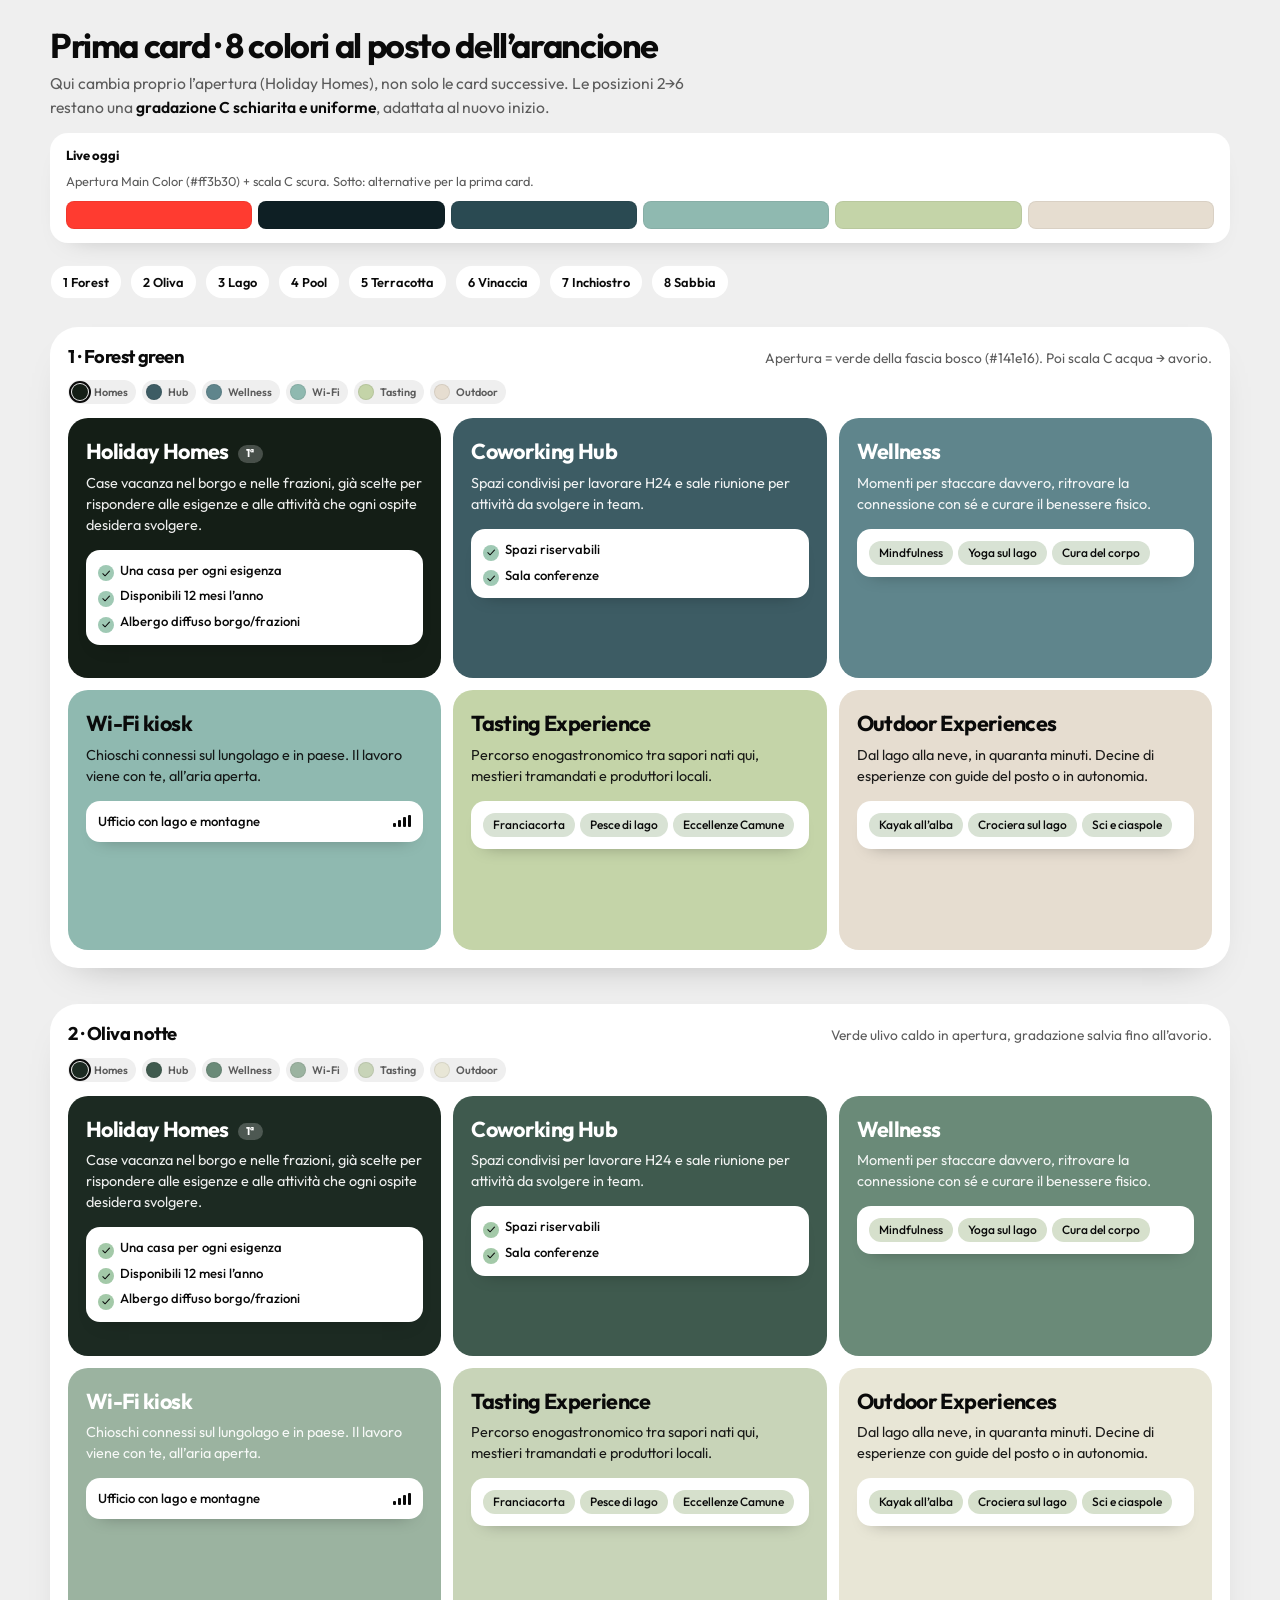
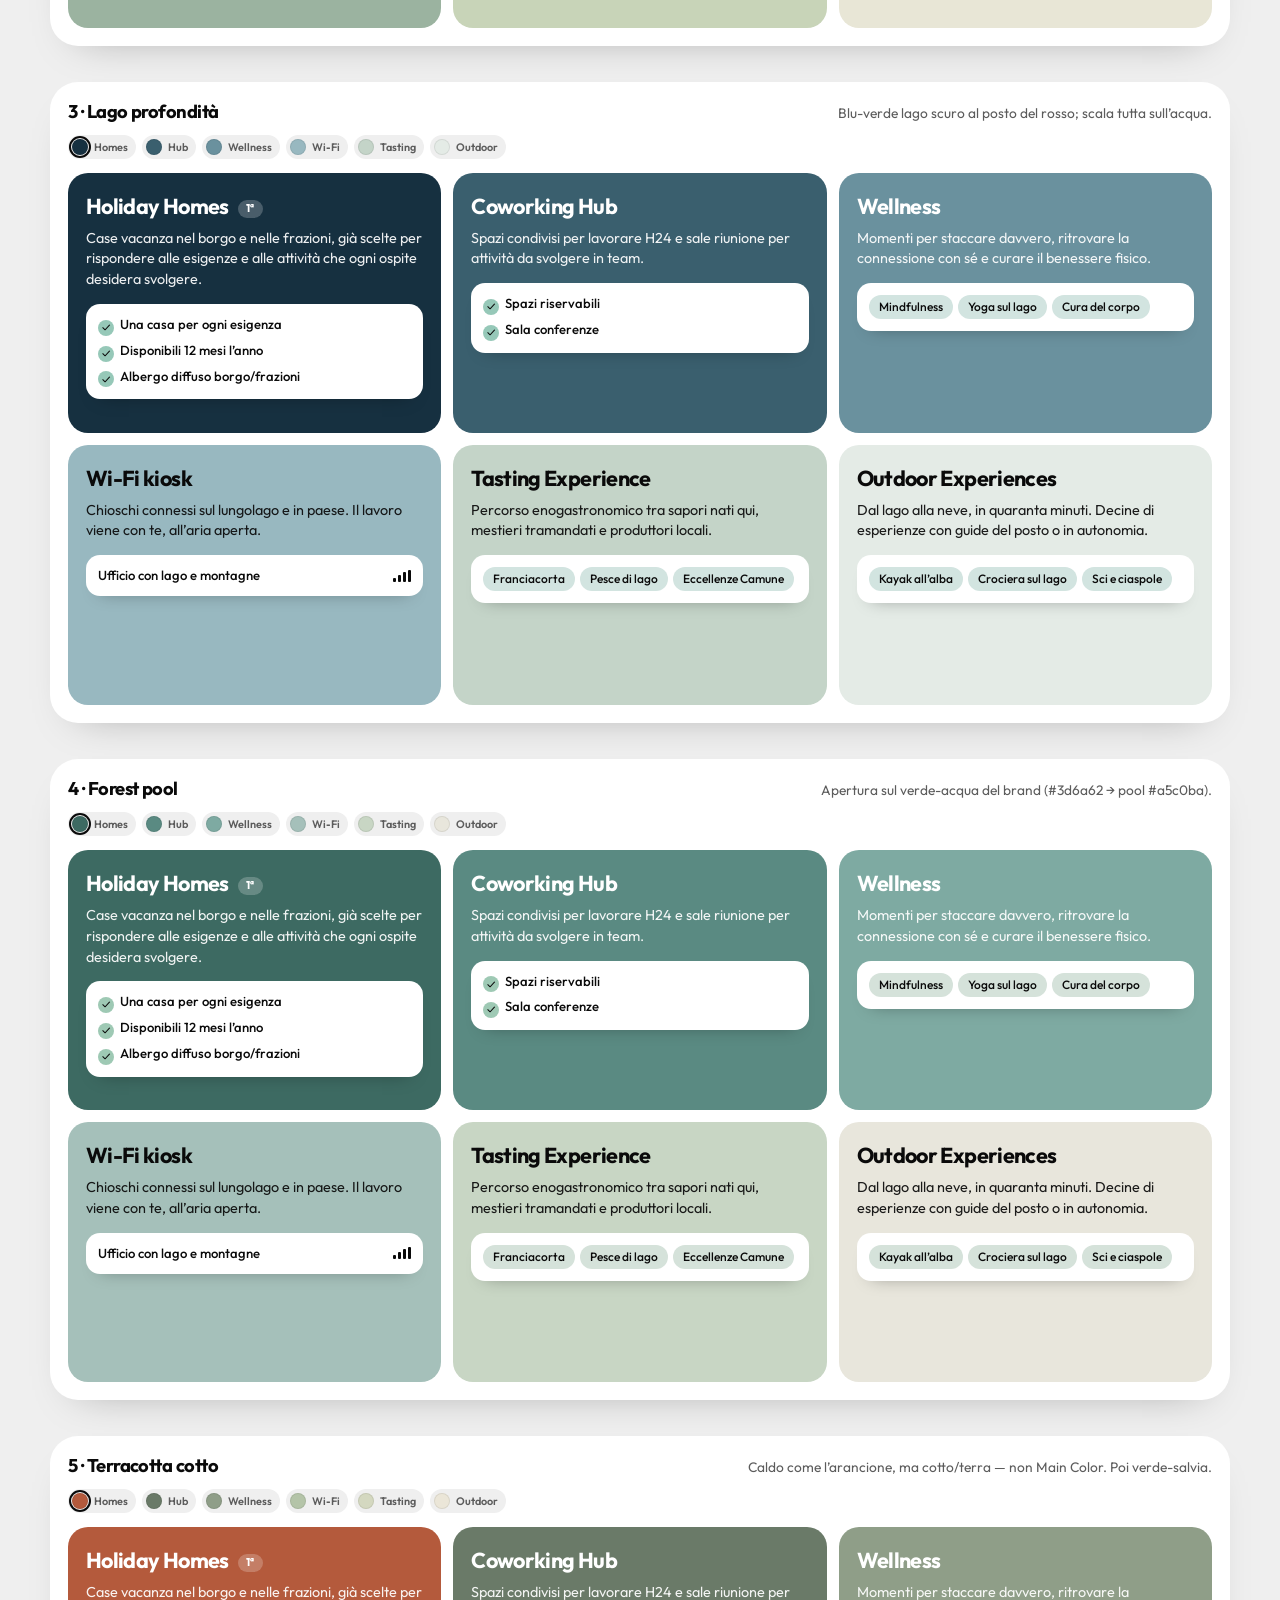
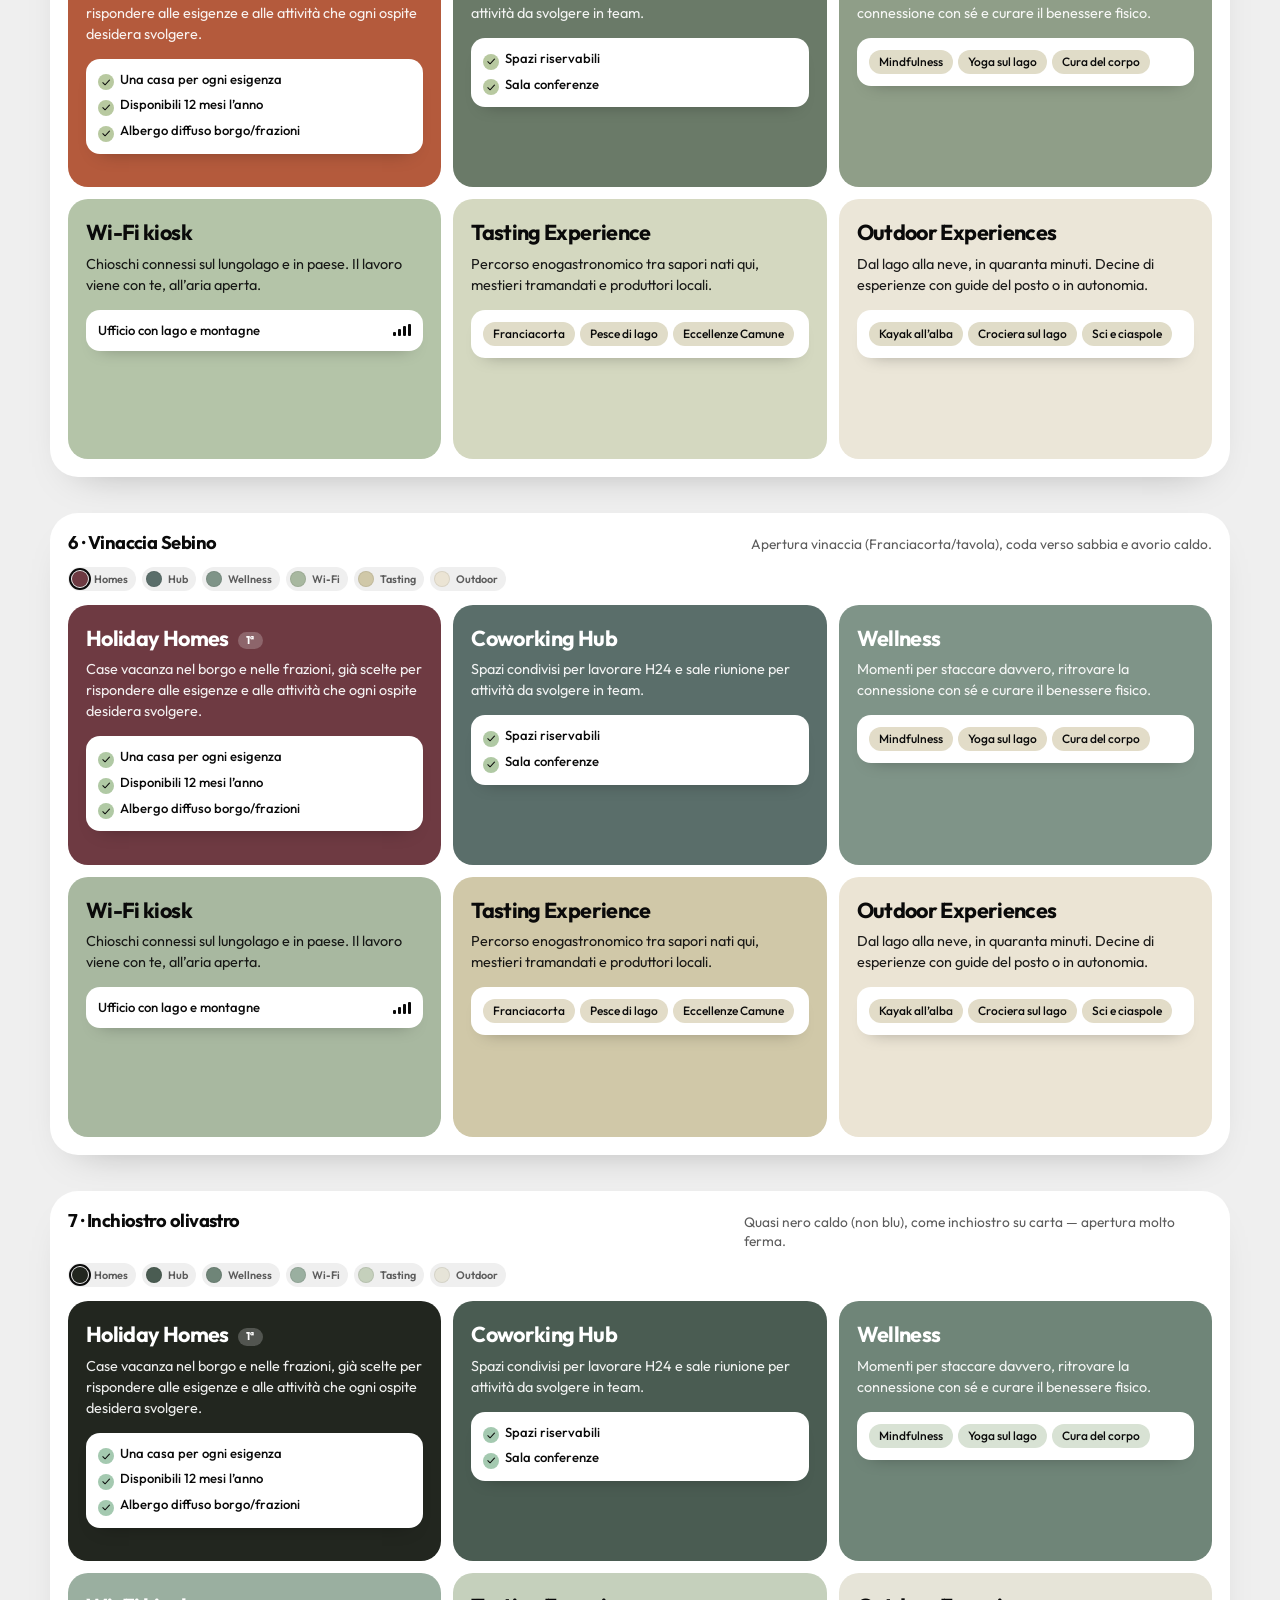
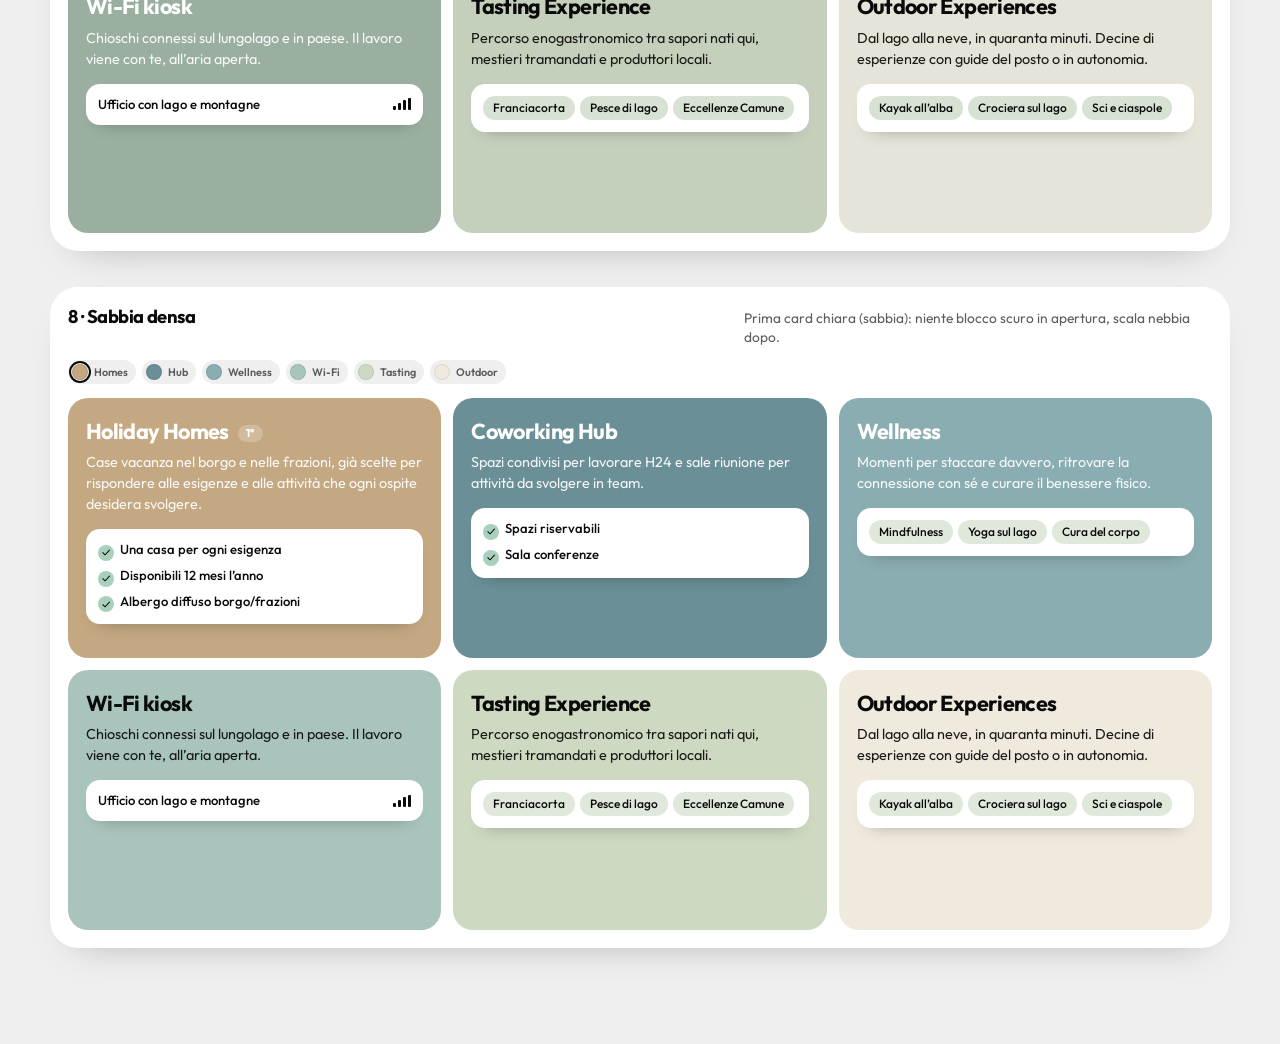
==== commit fc243dbc: "Simulate eight alternate opening colors for Holiday Homes. Replaces the Main Color first card with f" ====
--- a/preview-sog-colors.html
+++ b/preview-sog-colors.html
@@ -3,7 +3,7 @@
 <head>
   <meta charset="utf-8">
   <meta name="viewport" content="width=device-width, initial-scale=1">
-  <title>Simulazioni C schiarita — card soggiorno</title>
+  <title>Simulazioni prima card — altri colori</title>
   <link rel="preconnect" href="https://fonts.googleapis.com">
   <link rel="preconnect" href="https://fonts.gstatic.com" crossorigin>
   <link href="https://fonts.googleapis.com/css2?family=Outfit:wght@400;500;600;700;800&display=swap" rel="stylesheet">
@@ -42,7 +42,7 @@
     }
     .lede {
       margin: 0 0 14px;
-      max-width: 62ch;
+      max-width: 64ch;
       color: var(--sage);
       line-height: 1.5;
       font-size: 0.98rem;
@@ -58,10 +58,7 @@
       background: #fff;
       box-shadow: 0 12px 28px -22px rgba(0,0,0,.35);
     }
-    .baseline strong {
-      font-size: 0.82rem;
-      letter-spacing: -0.02em;
-    }
+    .baseline strong { font-size: 0.82rem; }
     .baseline p {
       margin: 0;
       font-size: 0.8rem;
@@ -77,25 +74,6 @@
     .bar span {
       border-radius: 8px;
       box-shadow: inset 0 0 0 1px rgba(0,0,0,.06);
-    }
-
-    .lock {
-      display: inline-flex;
-      align-items: center;
-      gap: 8px;
-      margin: 0 0 16px;
-      padding: 8px 12px;
-      border-radius: 999px;
-      background: #fff;
-      font-size: 0.82rem;
-      font-weight: 600;
-      box-shadow: 0 8px 20px -16px rgba(0,0,0,.35);
-    }
-    .lock i {
-      width: 14px;
-      height: 14px;
-      border-radius: 4px;
-      background: var(--main-color);
     }
 
     .toc {
@@ -128,6 +106,12 @@
     }
 
     .sim {
+      --c1: #ff3b30;
+      --c2: #3d5c64;
+      --c3: #5f858c;
+      --c4: #8fb9b0;
+      --c5: #c4d4a8;
+      --c6: #e6ddd0;
       --sog-ink: #0a0a0a;
       --sog-muted: #6a6a6a;
       --sog-mint: #9fc9b4;
@@ -180,6 +164,10 @@
       height: 16px;
       border-radius: 50%;
       box-shadow: inset 0 0 0 1px rgba(0,0,0,.08);
+    }
+    .swatches .lead {
+      outline: 2px solid var(--ink);
+      outline-offset: 1px;
     }
 
     .stack {
@@ -283,7 +271,7 @@
     .sog-bars i:nth-child(3) { height: 10px; }
     .sog-bars i:nth-child(4) { height: 12px; }
 
-    .badge-lock {
+    .badge-lead {
       display: inline-block;
       margin-left: 6px;
       padding: 3px 8px;
@@ -295,62 +283,71 @@
       text-transform: uppercase;
       vertical-align: middle;
     }
-
-    /* Live C (riferimento scuro) — solo nella barra baseline */
-
-    /* 1 · Uniforme schiarita */
+    .sog-card:not(.is-dark) .badge-lead {
+      background: rgba(0,0,0,.08);
+    }
+
+    /* 1 · Forest green (fascia verde del sito) */
     #sim-1 {
+      --c1: #141e16;
       --c2: #3d5c64; --c3: #5f858c; --c4: #8fb9b0; --c5: #c4d4a8; --c6: #e6ddd0;
       --sog-mint: #9fc9b4; --sog-cream: #d8e2d4;
     }
-    /* 2 · Soft notte */
+    /* 2 · Oliva notte */
     #sim-2 {
-      --c2: #4a6a72; --c3: #6d9198; --c4: #9bb8b0; --c5: #c9d6b4; --c6: #ebe4d8;
-      --sog-mint: #a4ceb8; --sog-cream: #dce6d8;
-    }
-    /* 3 · Nebbia Sebino */
+      --c1: #1c2a22;
+      --c2: #3f5a4e; --c3: #6a8a78; --c4: #9bb3a0; --c5: #c8d4b8; --c6: #e8e6d6;
+      --sog-mint: #a3c9a8; --sog-cream: #d6e0cc;
+    }
+    /* 3 · Lago profondità */
     #sim-3 {
+      --c1: #163040;
+      --c2: #3a5f6e; --c3: #6a919e; --c4: #98b8c0; --c5: #c4d4c8; --c6: #e4ebe6;
+      --sog-mint: #96c8b8; --sog-cream: #d2e4e0;
+    }
+    /* 4 · Forest pool pieno */
+    #sim-4 {
+      --c1: #3d6a62;
+      --c2: #5a8a82; --c3: #7eaaa2; --c4: #a5c0ba; --c5: #c8d6c4; --c6: #e8e6dc;
+      --sog-mint: #9ec9b4; --sog-cream: #d5e2da;
+    }
+    /* 5 · Terracotta cotto (non Main Color) */
+    #sim-5 {
+      --c1: #b45a3c;
+      --c2: #6a7a68; --c3: #8f9e88; --c4: #b4c4a8; --c5: #d4d8c0; --c6: #ebe6d8;
+      --sog-mint: #b8c9a0; --sog-cream: #e0dcc8;
+    }
+    /* 6 · Vinaccia Sebino */
+    #sim-6 {
+      --c1: #6e3a42;
+      --c2: #5a6e6a; --c3: #7f9488; --c4: #a8b8a0; --c5: #d0c8a8; --c6: #ebe4d4;
+      --sog-mint: #b0c9a4; --sog-cream: #e2dcc8;
+    }
+    /* 7 · Inchiostro olivastro */
+    #sim-7 {
+      --c1: #22261f;
+      --c2: #4a5c52; --c3: #6f8578; --c4: #9aafa0; --c5: #c5d0bc; --c6: #e6e4d8;
+      --sog-mint: #a4c9b0; --sog-cream: #d8e2d4;
+    }
+    /* 8 · Sabbia densa (apertura chiara) */
+    #sim-8 {
+      --c1: #c4a882;
       --c2: #6a8f96; --c3: #8aadb2; --c4: #a8c4bc; --c5: #cdd9c0; --c6: #efe9de;
       --sog-mint: #a8d0bc; --sog-cream: #e0e8dc;
-    }
-    /* 4 · Acqua a scalini */
-    #sim-4 {
-      --c2: #457a8a; --c3: #6a9ba8; --c4: #92bdc4; --c5: #bdd4c8; --c6: #e4ebe4;
-      --sog-mint: #96c8b8; --sog-cream: #d2e4e0;
-    }
-    /* 5 · Salvia chiara */
-    #sim-5 {
-      --c2: #4f6e62; --c3: #6f9182; --c4: #94b3a0; --c5: #c0d0b0; --c6: #e8e6d6;
-      --sog-mint: #9fc9a8; --sog-cream: #d6e0cc;
-    }
-    /* 6 · Avorio caldo */
-    #sim-6 {
-      --c2: #5a6e6a; --c3: #7f9488; --c4: #a8b8a0; --c5: #d0c8a8; --c6: #ebe4d4;
-      --sog-mint: #b0c9a4; --sog-cream: #e2dcc8;
-    }
-    /* 7 · Forest pool */
-    #sim-7 {
-      --c2: #5a7a74; --c3: #7a9a92; --c4: #a5c0ba; --c5: #c8d6c4; --c6: #e8e6dc;
-      --sog-mint: #9ec9b4; --sog-cream: #d5e2da;
-    }
-    /* 8 · Quasi monocromo */
-    #sim-8 {
-      --c2: #6e8e8a; --c3: #87a49e; --c4: #a0bab2; --c5: #c2d2c6; --c6: #e2e6dc;
-      --sog-mint: #a4cfc0; --sog-cream: #d8e4dc;
     }
   </style>
 </head>
 <body>
   <header class="top">
-    <h1>Da C · 8 gradazioni più chiare e uniformi</h1>
+    <h1>Prima card · 8 colori al posto dell’arancione</h1>
     <p class="lede">
-      La C live parte troppo scura (#0e1f24 → #2a4a52) e salta verso l’acqua.
-      Qui Holiday Homes resta Main Color; le posizioni 2→6 sono <strong>scalini più chiari e regolari</strong>, stesso ordine card del sito.
+      Qui cambia proprio l’apertura (Holiday Homes), non solo le card successive.
+      Le posizioni 2→6 restano una <strong>gradazione C schiarita e uniforme</strong>, adattata al nuovo inizio.
     </p>
 
-    <div class="baseline" aria-label="Riferimento C live">
-      <strong>C live (ora sul sito)</strong>
-      <p>Rosso → quasi nero → teal scuro → acqua → muschio → avorio. L’inizio è poco uniforme.</p>
+    <div class="baseline" aria-label="Riferimento attuale">
+      <strong>Live oggi</strong>
+      <p>Apertura Main Color (#ff3b30) + scala C scura. Sotto: alternative per la prima card.</p>
       <div class="bar" aria-hidden="true">
         <span style="background:var(--main-color)"></span>
         <span style="background:#0e1f24"></span>
@@ -361,16 +358,15 @@
       </div>
     </div>
 
-    <p class="lock"><i aria-hidden="true"></i> Card 1 bloccata · rosso brand</p>
     <nav class="toc" aria-label="Vai alla simulazione">
-      <a href="#sim-1">1 Uniforme</a>
-      <a href="#sim-2">2 Soft notte</a>
-      <a href="#sim-3">3 Nebbia</a>
-      <a href="#sim-4">4 Acqua</a>
-      <a href="#sim-5">5 Salvia</a>
-      <a href="#sim-6">6 Avorio</a>
-      <a href="#sim-7">7 Forest pool</a>
-      <a href="#sim-8">8 Monocromo</a>
+      <a href="#sim-1">1 Forest</a>
+      <a href="#sim-2">2 Oliva</a>
+      <a href="#sim-3">3 Lago</a>
+      <a href="#sim-4">4 Pool</a>
+      <a href="#sim-5">5 Terracotta</a>
+      <a href="#sim-6">6 Vinaccia</a>
+      <a href="#sim-7">7 Inchiostro</a>
+      <a href="#sim-8">8 Sabbia</a>
     </nav>
   </header>
 
@@ -378,11 +374,11 @@
 
     <section class="sim" id="sim-1" aria-labelledby="t-1">
       <div class="sim-head">
-        <h2 id="t-1">1 · Uniforme schiarita</h2>
-        <p>Stessa famiglia C, ma parte da un teal medio e scende a passi regolari fino all’avorio.</p>
-      </div>
-      <div class="swatches" aria-hidden="true">
-        <span><i style="background:var(--main-color)"></i>Homes</span>
+        <h2 id="t-1">1 · Forest green</h2>
+        <p>Apertura = verde della fascia bosco (#141e16). Poi scala C acqua → avorio.</p>
+      </div>
+      <div class="swatches" aria-hidden="true">
+        <span><i class="lead" style="background:var(--c1)"></i>Homes</span>
         <span><i style="background:var(--c2)"></i>Hub</span>
         <span><i style="background:var(--c3)"></i>Wellness</span>
         <span><i style="background:var(--c4)"></i>Wi‑Fi</span>
@@ -394,11 +390,11 @@
 
     <section class="sim" id="sim-2" aria-labelledby="t-2">
       <div class="sim-head">
-        <h2 id="t-2">2 · Soft notte</h2>
-        <p>Niente nero: inizio più aperto, ancora “notte sul lago” ma leggibile subito.</p>
-      </div>
-      <div class="swatches" aria-hidden="true">
-        <span><i style="background:var(--main-color)"></i>Homes</span>
+        <h2 id="t-2">2 · Oliva notte</h2>
+        <p>Verde ulivo caldo in apertura, gradazione salvia fino all’avorio.</p>
+      </div>
+      <div class="swatches" aria-hidden="true">
+        <span><i class="lead" style="background:var(--c1)"></i>Homes</span>
         <span><i style="background:var(--c2)"></i>Hub</span>
         <span><i style="background:var(--c3)"></i>Wellness</span>
         <span><i style="background:var(--c4)"></i>Wi‑Fi</span>
@@ -410,11 +406,11 @@
 
     <section class="sim" id="sim-3" aria-labelledby="t-3">
       <div class="sim-head">
-        <h2 id="t-3">3 · Nebbia Sebino</h2>
-        <p>Tutta la scala in zona chiara: nebbia sull’acqua, contrasto sul testo scuro.</p>
-      </div>
-      <div class="swatches" aria-hidden="true">
-        <span><i style="background:var(--main-color)"></i>Homes</span>
+        <h2 id="t-3">3 · Lago profondità</h2>
+        <p>Blu-verde lago scuro al posto del rosso; scala tutta sull’acqua.</p>
+      </div>
+      <div class="swatches" aria-hidden="true">
+        <span><i class="lead" style="background:var(--c1)"></i>Homes</span>
         <span><i style="background:var(--c2)"></i>Hub</span>
         <span><i style="background:var(--c3)"></i>Wellness</span>
         <span><i style="background:var(--c4)"></i>Wi‑Fi</span>
@@ -426,11 +422,11 @@
 
     <section class="sim" id="sim-4" aria-labelledby="t-4">
       <div class="sim-head">
-        <h2 id="t-4">4 · Acqua a scalini</h2>
-        <p>Più blu lago, passi equidistanti verso un verde-acqua e un avorio freddo.</p>
-      </div>
-      <div class="swatches" aria-hidden="true">
-        <span><i style="background:var(--main-color)"></i>Homes</span>
+        <h2 id="t-4">4 · Forest pool</h2>
+        <p>Apertura sul verde-acqua del brand (#3d6a62 → pool #a5c0ba).</p>
+      </div>
+      <div class="swatches" aria-hidden="true">
+        <span><i class="lead" style="background:var(--c1)"></i>Homes</span>
         <span><i style="background:var(--c2)"></i>Hub</span>
         <span><i style="background:var(--c3)"></i>Wellness</span>
         <span><i style="background:var(--c4)"></i>Wi‑Fi</span>
@@ -442,11 +438,11 @@
 
     <section class="sim" id="sim-5" aria-labelledby="t-5">
       <div class="sim-head">
-        <h2 id="t-5">5 · Salvia chiara</h2>
-        <p>Virata sul verde ulivo/salvia del brand, sempre senza il blocco nero iniziale.</p>
-      </div>
-      <div class="swatches" aria-hidden="true">
-        <span><i style="background:var(--main-color)"></i>Homes</span>
+        <h2 id="t-5">5 · Terracotta cotto</h2>
+        <p>Caldo come l’arancione, ma cotto/terra — non Main Color. Poi verde-salvia.</p>
+      </div>
+      <div class="swatches" aria-hidden="true">
+        <span><i class="lead" style="background:var(--c1)"></i>Homes</span>
         <span><i style="background:var(--c2)"></i>Hub</span>
         <span><i style="background:var(--c3)"></i>Wellness</span>
         <span><i style="background:var(--c4)"></i>Wi‑Fi</span>
@@ -458,11 +454,11 @@
 
     <section class="sim" id="sim-6" aria-labelledby="t-6">
       <div class="sim-head">
-        <h2 id="t-6">6 · Avorio caldo</h2>
-        <p>Meno fredda della C: teal → muschio → sabbia → avorio caldo.</p>
-      </div>
-      <div class="swatches" aria-hidden="true">
-        <span><i style="background:var(--main-color)"></i>Homes</span>
+        <h2 id="t-6">6 · Vinaccia Sebino</h2>
+        <p>Apertura vinaccia (Franciacorta/tavola), coda verso sabbia e avorio caldo.</p>
+      </div>
+      <div class="swatches" aria-hidden="true">
+        <span><i class="lead" style="background:var(--c1)"></i>Homes</span>
         <span><i style="background:var(--c2)"></i>Hub</span>
         <span><i style="background:var(--c3)"></i>Wellness</span>
         <span><i style="background:var(--c4)"></i>Wi‑Fi</span>
@@ -474,11 +470,11 @@
 
     <section class="sim" id="sim-7" aria-labelledby="t-7">
       <div class="sim-head">
-        <h2 id="t-7">7 · Forest pool</h2>
-        <p>Ancorata al #a5c0ba della fascia verde: scala intorno al pool del sito.</p>
-      </div>
-      <div class="swatches" aria-hidden="true">
-        <span><i style="background:var(--main-color)"></i>Homes</span>
+        <h2 id="t-7">7 · Inchiostro olivastro</h2>
+        <p>Quasi nero caldo (non blu), come inchiostro su carta — apertura molto ferma.</p>
+      </div>
+      <div class="swatches" aria-hidden="true">
+        <span><i class="lead" style="background:var(--c1)"></i>Homes</span>
         <span><i style="background:var(--c2)"></i>Hub</span>
         <span><i style="background:var(--c3)"></i>Wellness</span>
         <span><i style="background:var(--c4)"></i>Wi‑Fi</span>
@@ -490,11 +486,11 @@
 
     <section class="sim" id="sim-8" aria-labelledby="t-8">
       <div class="sim-head">
-        <h2 id="t-8">8 · Quasi monocromo</h2>
-        <p>Range stretto: massima uniformità, differenza solo di luminosità.</p>
-      </div>
-      <div class="swatches" aria-hidden="true">
-        <span><i style="background:var(--main-color)"></i>Homes</span>
+        <h2 id="t-8">8 · Sabbia densa</h2>
+        <p>Prima card chiara (sabbia): niente blocco scuro in apertura, scala nebbia dopo.</p>
+      </div>
+      <div class="swatches" aria-hidden="true">
+        <span><i class="lead" style="background:var(--c1)"></i>Homes</span>
         <span><i style="background:var(--c2)"></i>Hub</span>
         <span><i style="background:var(--c3)"></i>Wellness</span>
         <span><i style="background:var(--c4)"></i>Wi‑Fi</span>
@@ -507,8 +503,8 @@
   </div>
 
   <template id="card-markup">
-    <li class="sog-card is-dark" data-role="homes" style="--tone:var(--main-color)">
-      <h3>Holiday Homes <span class="badge-lock">ok</span></h3>
+    <li class="sog-card" data-role="homes" style="--tone:var(--c1)">
+      <h3>Holiday Homes <span class="badge-lead">1ª</span></h3>
       <p>Case vacanza nel borgo e nelle frazioni, già scelte per rispondere alle esigenze e alle attività che ogni ospite desidera svolgere.</p>
       <div class="sog-ui">
         <div class="sog-row"><span><span class="sog-ok" aria-hidden="true">✓</span>Una casa per ogni esigenza</span></div>
@@ -588,9 +584,9 @@
       const stack = sim.querySelector(".stack");
       const frag = tpl.content.cloneNode(true);
       const cs = getComputedStyle(sim);
-      ["hub", "wellness", "wifi", "tasting", "outdoor"].forEach((role, i) => {
+      ["homes", "hub", "wellness", "wifi", "tasting", "outdoor"].forEach((role, i) => {
         const card = frag.querySelector(`[data-role="${role}"]`);
-        const tone = cs.getPropertyValue(`--c${i + 2}`).trim();
+        const tone = cs.getPropertyValue(`--c${i + 1}`).trim();
         card.classList.toggle("is-dark", isDarkTone(tone));
       });
       stack.appendChild(frag);
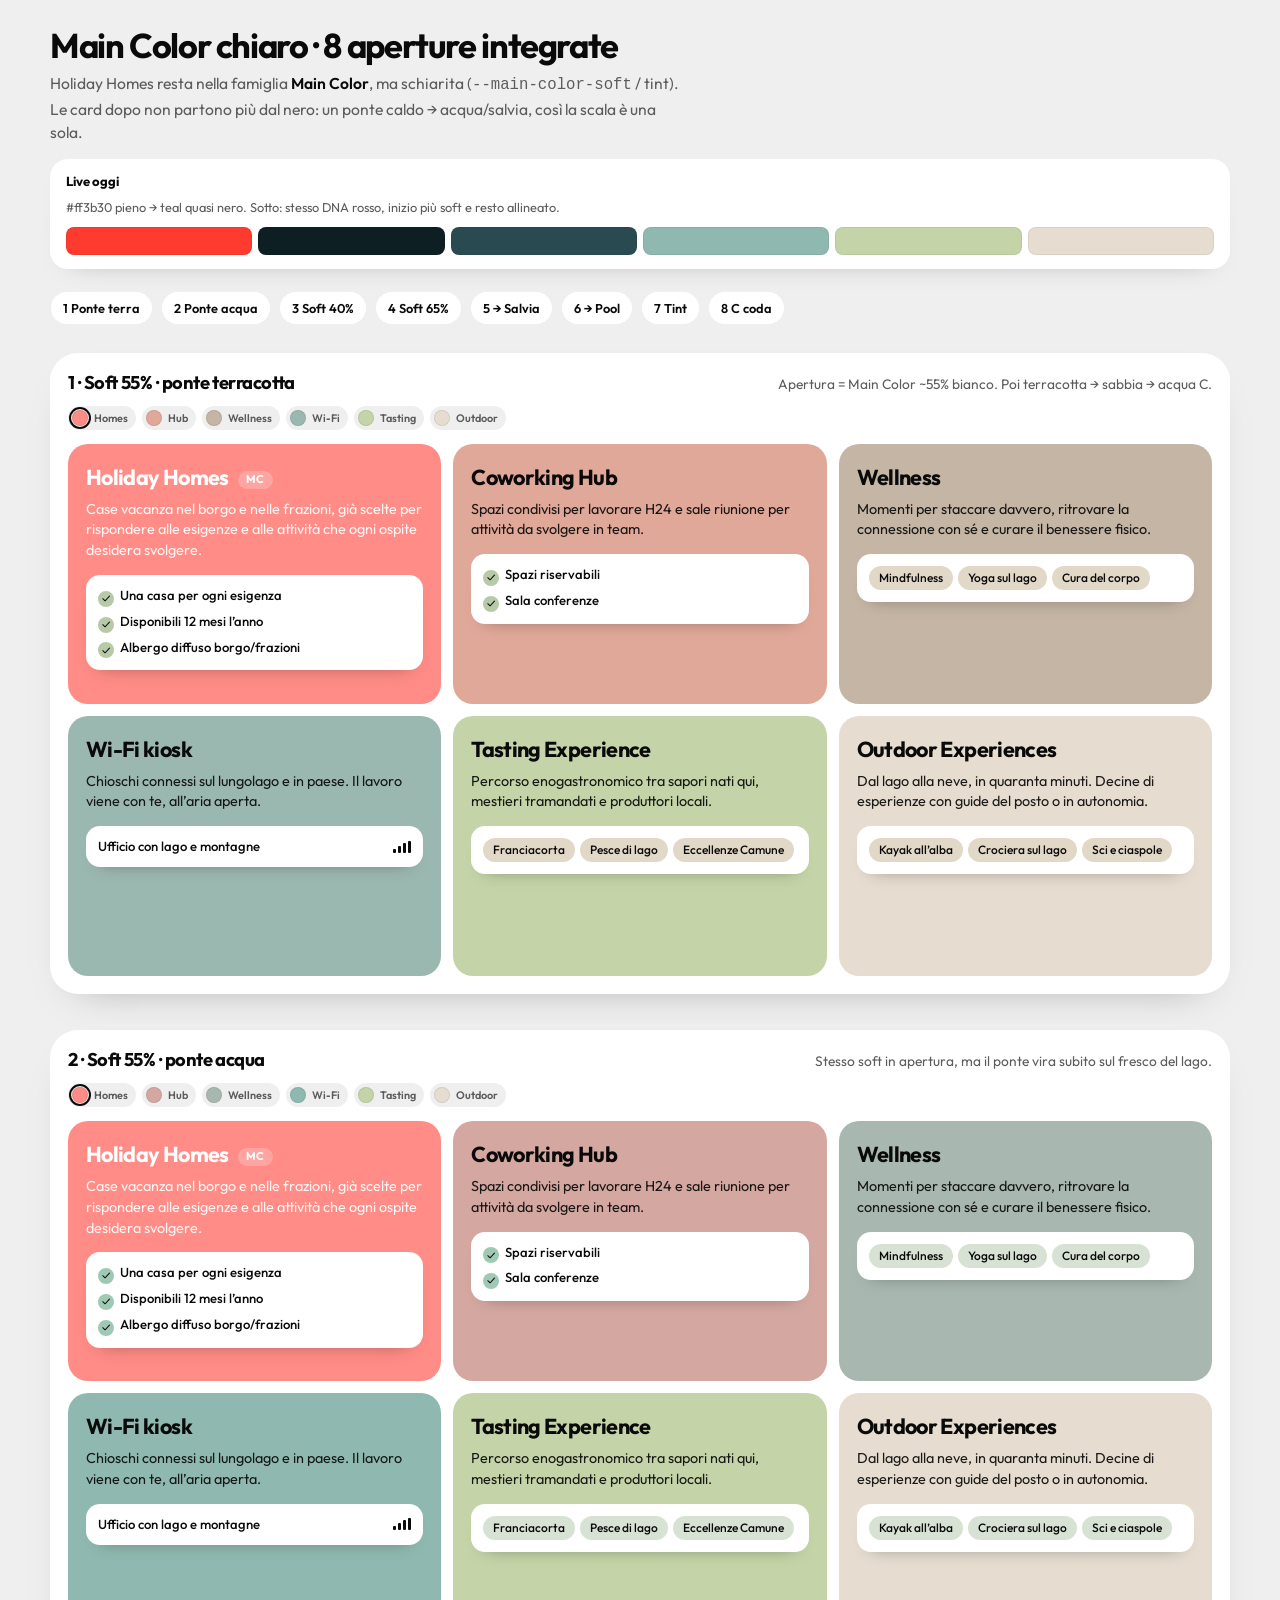
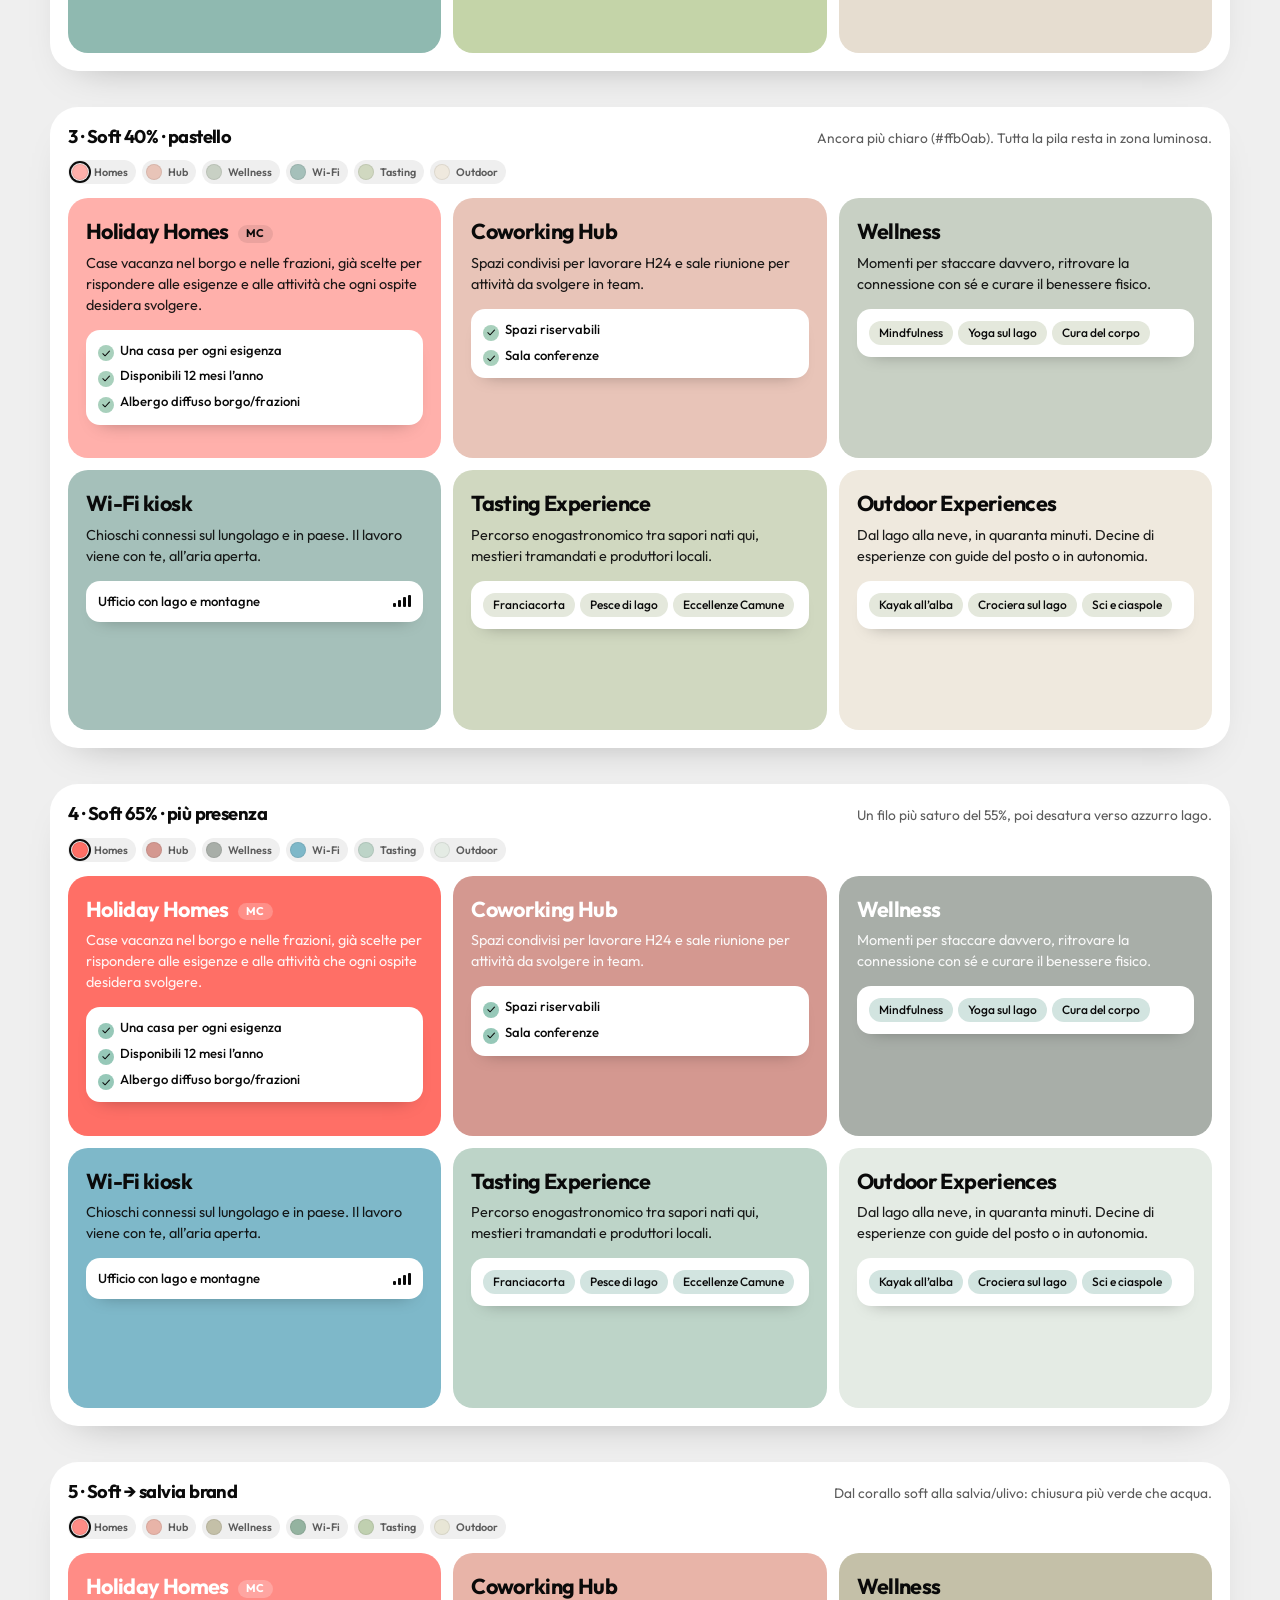
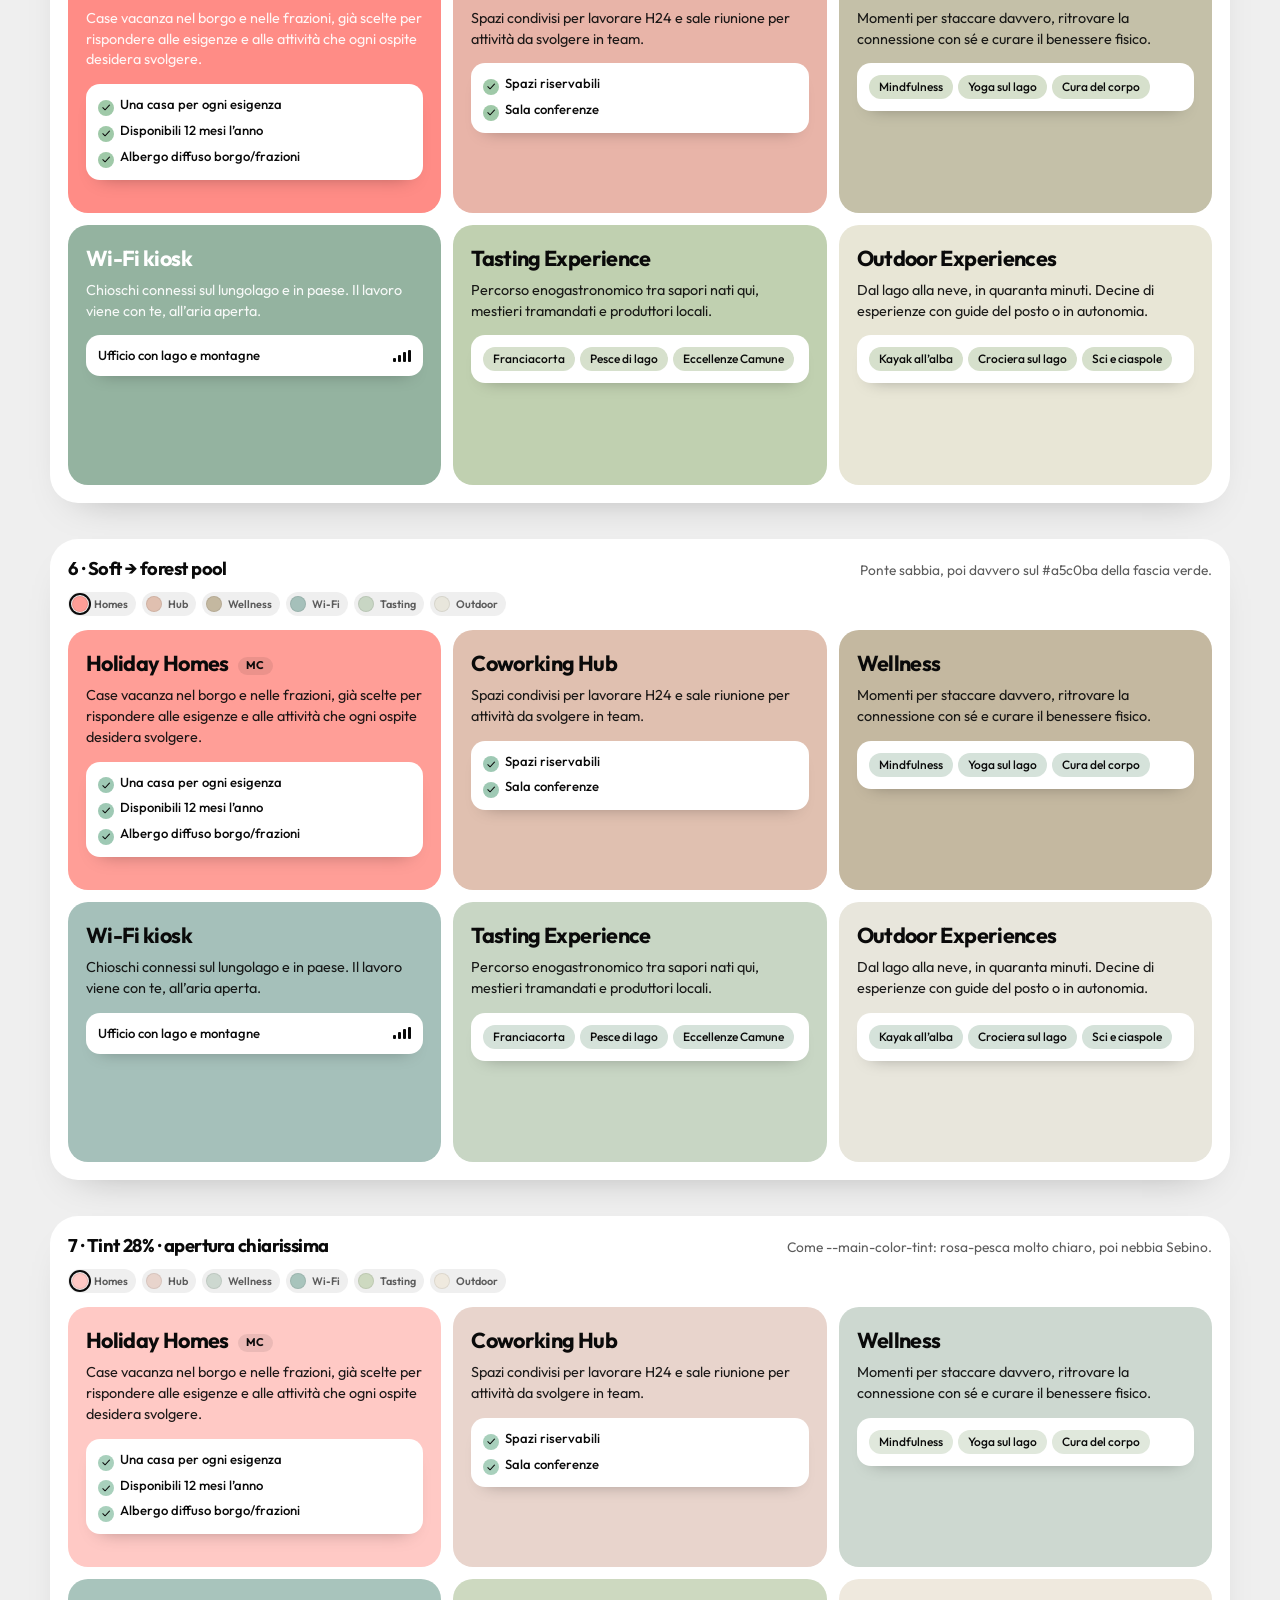
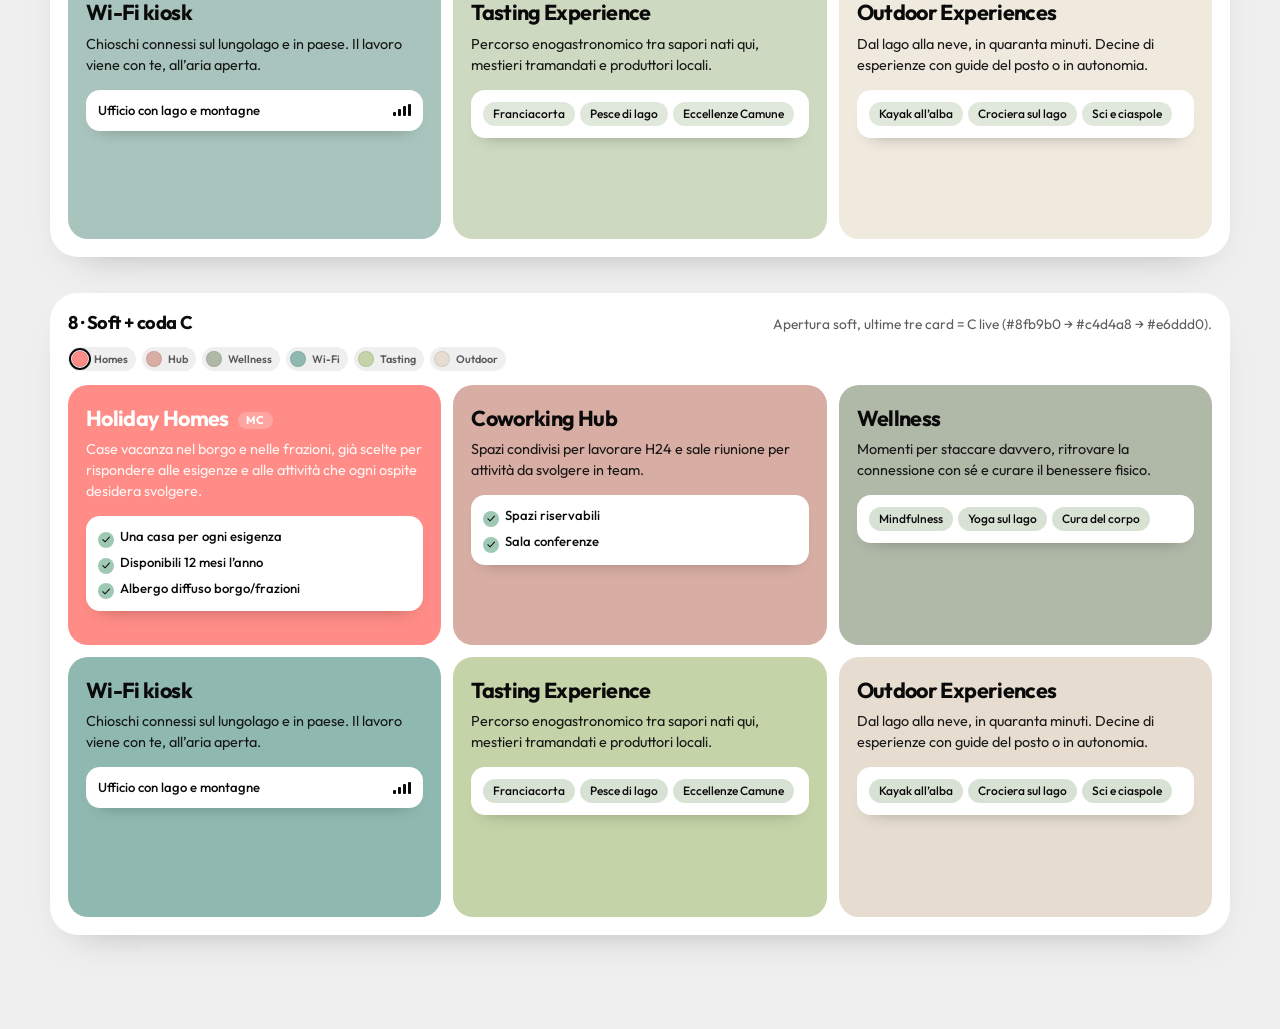
==== commit dcba4d35: "Simulate lighter Main Color openings that bridge into the C stack. Co-authored-by: Cursor <cursorage" ====
--- a/preview-sog-colors.html
+++ b/preview-sog-colors.html
@@ -3,7 +3,7 @@
 <head>
   <meta charset="utf-8">
   <meta name="viewport" content="width=device-width, initial-scale=1">
-  <title>Simulazioni prima card — altri colori</title>
+  <title>Simulazioni Main Color chiaro — card soggiorno</title>
   <link rel="preconnect" href="https://fonts.googleapis.com">
   <link rel="preconnect" href="https://fonts.gstatic.com" crossorigin>
   <link href="https://fonts.googleapis.com/css2?family=Outfit:wght@400;500;600;700;800&display=swap" rel="stylesheet">
@@ -106,9 +106,9 @@
     }
 
     .sim {
-      --c1: #ff3b30;
-      --c2: #3d5c64;
-      --c3: #5f858c;
+      --c1: #ff8c86;
+      --c2: #d4a090;
+      --c3: #a8b5a8;
       --c4: #8fb9b0;
       --c5: #c4d4a8;
       --c6: #e6ddd0;
@@ -137,7 +137,7 @@
     }
     .sim-head p {
       margin: 0;
-      max-width: 52ch;
+      max-width: 54ch;
       color: var(--sage);
       font-size: 0.86rem;
       line-height: 1.4;
@@ -276,78 +276,113 @@
       margin-left: 6px;
       padding: 3px 8px;
       border-radius: 999px;
-      background: rgba(255,255,255,.22);
+      background: rgba(0,0,0,.08);
       font-size: 0.7rem;
       font-weight: 700;
       letter-spacing: 0.04em;
       text-transform: uppercase;
       vertical-align: middle;
     }
-    .sog-card:not(.is-dark) .badge-lead {
-      background: rgba(0,0,0,.08);
-    }
-
-    /* 1 · Forest green (fascia verde del sito) */
+    .sog-card.is-dark .badge-lead {
+      background: rgba(255,255,255,.22);
+    }
+
+    /* Live pieno vs queste prove: apertura = Main Color schiarito */
+
+    /* 1 · Soft 55% → ponte terracotta → C */
     #sim-1 {
-      --c1: #141e16;
-      --c2: #3d5c64; --c3: #5f858c; --c4: #8fb9b0; --c5: #c4d4a8; --c6: #e6ddd0;
+      --c1: #ff8c86;
+      --c2: #e0a898;
+      --c3: #c4b5a4;
+      --c4: #9bb8b0;
+      --c5: #c4d4a8;
+      --c6: #e6ddd0;
+      --sog-mint: #b8c9a8; --sog-cream: #e2d8c8;
+    }
+    /* 2 · Soft 55% → ponte fresco acqua */
+    #sim-2 {
+      --c1: #ff8c86;
+      --c2: #d4a8a0;
+      --c3: #a8b8b0;
+      --c4: #8fb9b0;
+      --c5: #c4d4a8;
+      --c6: #e6ddd0;
       --sog-mint: #9fc9b4; --sog-cream: #d8e2d4;
     }
-    /* 2 · Oliva notte */
-    #sim-2 {
-      --c1: #1c2a22;
-      --c2: #3f5a4e; --c3: #6a8a78; --c4: #9bb3a0; --c5: #c8d4b8; --c6: #e8e6d6;
-      --sog-mint: #a3c9a8; --sog-cream: #d6e0cc;
-    }
-    /* 3 · Lago profondità */
+    /* 3 · Soft 40% (più chiaro) → scala pastello */
     #sim-3 {
-      --c1: #163040;
-      --c2: #3a5f6e; --c3: #6a919e; --c4: #98b8c0; --c5: #c4d4c8; --c6: #e4ebe6;
+      --c1: #ffb0ab;
+      --c2: #e8c4b8;
+      --c3: #c8d0c4;
+      --c4: #a5c0ba;
+      --c5: #d0d8c0;
+      --c6: #efe9de;
+      --sog-mint: #a8d0bc; --sog-cream: #e4e8dc;
+    }
+    /* 4 · Soft 65% (un filo più pieno) → desatura in lago */
+    #sim-4 {
+      --c1: #ff6f66;
+      --c2: #d49890;
+      --c3: #a8aea8;
+      --c4: #7eb8c9;
+      --c5: #bdd4c8;
+      --c6: #e4ebe4;
       --sog-mint: #96c8b8; --sog-cream: #d2e4e0;
     }
-    /* 4 · Forest pool pieno */
-    #sim-4 {
-      --c1: #3d6a62;
-      --c2: #5a8a82; --c3: #7eaaa2; --c4: #a5c0ba; --c5: #c8d6c4; --c6: #e8e6dc;
+    /* 5 · Soft → blush → salvia (caldo → verde brand) */
+    #sim-5 {
+      --c1: #ff8c86;
+      --c2: #e8b4a8;
+      --c3: #c4c0a8;
+      --c4: #94b3a0;
+      --c5: #c0d0b0;
+      --c6: #e8e6d6;
+      --sog-mint: #9fc9a8; --sog-cream: #d6e0cc;
+    }
+    /* 6 · Soft → sabbia → forest pool */
+    #sim-6 {
+      --c1: #ff9e97;
+      --c2: #e0c0b0;
+      --c3: #c4b8a0;
+      --c4: #a5c0ba;
+      --c5: #c8d6c4;
+      --c6: #e8e6dc;
       --sog-mint: #9ec9b4; --sog-cream: #d5e2da;
     }
-    /* 5 · Terracotta cotto (non Main Color) */
-    #sim-5 {
-      --c1: #b45a3c;
-      --c2: #6a7a68; --c3: #8f9e88; --c4: #b4c4a8; --c5: #d4d8c0; --c6: #ebe6d8;
-      --sog-mint: #b8c9a0; --sog-cream: #e0dcc8;
-    }
-    /* 6 · Vinaccia Sebino */
-    #sim-6 {
-      --c1: #6e3a42;
-      --c2: #5a6e6a; --c3: #7f9488; --c4: #a8b8a0; --c5: #d0c8a8; --c6: #ebe4d4;
-      --sog-mint: #b0c9a4; --sog-cream: #e2dcc8;
-    }
-    /* 7 · Inchiostro olivastro */
+    /* 7 · Tint 28% (apertura chiarissima) → nebbia */
     #sim-7 {
-      --c1: #22261f;
-      --c2: #4a5c52; --c3: #6f8578; --c4: #9aafa0; --c5: #c5d0bc; --c6: #e6e4d8;
-      --sog-mint: #a4c9b0; --sog-cream: #d8e2d4;
-    }
-    /* 8 · Sabbia densa (apertura chiara) */
+      --c1: #ffc9c5;
+      --c2: #e8d4cc;
+      --c3: #cdd8d0;
+      --c4: #a8c4bc;
+      --c5: #cdd9c0;
+      --c6: #efe9de;
+      --sog-mint: #a8d0bc; --sog-cream: #e0e8dc;
+    }
+    /* 8 · Soft + coda C uniforme (stesso end della C live) */
     #sim-8 {
-      --c1: #c4a882;
-      --c2: #6a8f96; --c3: #8aadb2; --c4: #a8c4bc; --c5: #cdd9c0; --c6: #efe9de;
-      --sog-mint: #a8d0bc; --sog-cream: #e0e8dc;
+      --c1: #ff8c86;
+      --c2: #d8aea4;
+      --c3: #b0b8a8;
+      --c4: #8fb9b0;
+      --c5: #c4d4a8;
+      --c6: #e6ddd0;
+      --sog-mint: #9fc9b4; --sog-cream: #d8e2d4;
     }
   </style>
 </head>
 <body>
   <header class="top">
-    <h1>Prima card · 8 colori al posto dell’arancione</h1>
+    <h1>Main Color chiaro · 8 aperture integrate</h1>
     <p class="lede">
-      Qui cambia proprio l’apertura (Holiday Homes), non solo le card successive.
-      Le posizioni 2→6 restano una <strong>gradazione C schiarita e uniforme</strong>, adattata al nuovo inizio.
+      Holiday Homes resta nella famiglia <strong>Main Color</strong>, ma schiarita
+      (<code>--main-color-soft</code> / tint). Le card dopo non partono più dal nero: un ponte
+      caldo → acqua/salvia, così la scala è una sola.
     </p>
 
-    <div class="baseline" aria-label="Riferimento attuale">
+    <div class="baseline" aria-label="Confronto live">
       <strong>Live oggi</strong>
-      <p>Apertura Main Color (#ff3b30) + scala C scura. Sotto: alternative per la prima card.</p>
+      <p>#ff3b30 pieno → teal quasi nero. Sotto: stesso DNA rosso, inizio più soft e resto allineato.</p>
       <div class="bar" aria-hidden="true">
         <span style="background:var(--main-color)"></span>
         <span style="background:#0e1f24"></span>
@@ -359,14 +394,14 @@
     </div>
 
     <nav class="toc" aria-label="Vai alla simulazione">
-      <a href="#sim-1">1 Forest</a>
-      <a href="#sim-2">2 Oliva</a>
-      <a href="#sim-3">3 Lago</a>
-      <a href="#sim-4">4 Pool</a>
-      <a href="#sim-5">5 Terracotta</a>
-      <a href="#sim-6">6 Vinaccia</a>
-      <a href="#sim-7">7 Inchiostro</a>
-      <a href="#sim-8">8 Sabbia</a>
+      <a href="#sim-1">1 Ponte terra</a>
+      <a href="#sim-2">2 Ponte acqua</a>
+      <a href="#sim-3">3 Soft 40%</a>
+      <a href="#sim-4">4 Soft 65%</a>
+      <a href="#sim-5">5 → Salvia</a>
+      <a href="#sim-6">6 → Pool</a>
+      <a href="#sim-7">7 Tint</a>
+      <a href="#sim-8">8 C coda</a>
     </nav>
   </header>
 
@@ -374,8 +409,8 @@
 
     <section class="sim" id="sim-1" aria-labelledby="t-1">
       <div class="sim-head">
-        <h2 id="t-1">1 · Forest green</h2>
-        <p>Apertura = verde della fascia bosco (#141e16). Poi scala C acqua → avorio.</p>
+        <h2 id="t-1">1 · Soft 55% · ponte terracotta</h2>
+        <p>Apertura = Main Color ~55% bianco. Poi terracotta → sabbia → acqua C.</p>
       </div>
       <div class="swatches" aria-hidden="true">
         <span><i class="lead" style="background:var(--c1)"></i>Homes</span>
@@ -390,8 +425,8 @@
 
     <section class="sim" id="sim-2" aria-labelledby="t-2">
       <div class="sim-head">
-        <h2 id="t-2">2 · Oliva notte</h2>
-        <p>Verde ulivo caldo in apertura, gradazione salvia fino all’avorio.</p>
+        <h2 id="t-2">2 · Soft 55% · ponte acqua</h2>
+        <p>Stesso soft in apertura, ma il ponte vira subito sul fresco del lago.</p>
       </div>
       <div class="swatches" aria-hidden="true">
         <span><i class="lead" style="background:var(--c1)"></i>Homes</span>
@@ -406,8 +441,8 @@
 
     <section class="sim" id="sim-3" aria-labelledby="t-3">
       <div class="sim-head">
-        <h2 id="t-3">3 · Lago profondità</h2>
-        <p>Blu-verde lago scuro al posto del rosso; scala tutta sull’acqua.</p>
+        <h2 id="t-3">3 · Soft 40% · pastello</h2>
+        <p>Ancora più chiaro (#ffb0ab). Tutta la pila resta in zona luminosa.</p>
       </div>
       <div class="swatches" aria-hidden="true">
         <span><i class="lead" style="background:var(--c1)"></i>Homes</span>
@@ -422,8 +457,8 @@
 
     <section class="sim" id="sim-4" aria-labelledby="t-4">
       <div class="sim-head">
-        <h2 id="t-4">4 · Forest pool</h2>
-        <p>Apertura sul verde-acqua del brand (#3d6a62 → pool #a5c0ba).</p>
+        <h2 id="t-4">4 · Soft 65% · più presenza</h2>
+        <p>Un filo più saturo del 55%, poi desatura verso azzurro lago.</p>
       </div>
       <div class="swatches" aria-hidden="true">
         <span><i class="lead" style="background:var(--c1)"></i>Homes</span>
@@ -438,8 +473,8 @@
 
     <section class="sim" id="sim-5" aria-labelledby="t-5">
       <div class="sim-head">
-        <h2 id="t-5">5 · Terracotta cotto</h2>
-        <p>Caldo come l’arancione, ma cotto/terra — non Main Color. Poi verde-salvia.</p>
+        <h2 id="t-5">5 · Soft → salvia brand</h2>
+        <p>Dal corallo soft alla salvia/ulivo: chiusura più verde che acqua.</p>
       </div>
       <div class="swatches" aria-hidden="true">
         <span><i class="lead" style="background:var(--c1)"></i>Homes</span>
@@ -454,8 +489,8 @@
 
     <section class="sim" id="sim-6" aria-labelledby="t-6">
       <div class="sim-head">
-        <h2 id="t-6">6 · Vinaccia Sebino</h2>
-        <p>Apertura vinaccia (Franciacorta/tavola), coda verso sabbia e avorio caldo.</p>
+        <h2 id="t-6">6 · Soft → forest pool</h2>
+        <p>Ponte sabbia, poi davvero sul #a5c0ba della fascia verde.</p>
       </div>
       <div class="swatches" aria-hidden="true">
         <span><i class="lead" style="background:var(--c1)"></i>Homes</span>
@@ -470,8 +505,8 @@
 
     <section class="sim" id="sim-7" aria-labelledby="t-7">
       <div class="sim-head">
-        <h2 id="t-7">7 · Inchiostro olivastro</h2>
-        <p>Quasi nero caldo (non blu), come inchiostro su carta — apertura molto ferma.</p>
+        <h2 id="t-7">7 · Tint 28% · apertura chiarissima</h2>
+        <p>Come --main-color-tint: rosa-pesca molto chiaro, poi nebbia Sebino.</p>
       </div>
       <div class="swatches" aria-hidden="true">
         <span><i class="lead" style="background:var(--c1)"></i>Homes</span>
@@ -486,8 +521,8 @@
 
     <section class="sim" id="sim-8" aria-labelledby="t-8">
       <div class="sim-head">
-        <h2 id="t-8">8 · Sabbia densa</h2>
-        <p>Prima card chiara (sabbia): niente blocco scuro in apertura, scala nebbia dopo.</p>
+        <h2 id="t-8">8 · Soft + coda C</h2>
+        <p>Apertura soft, ultime tre card = C live (#8fb9b0 → #c4d4a8 → #e6ddd0).</p>
       </div>
       <div class="swatches" aria-hidden="true">
         <span><i class="lead" style="background:var(--c1)"></i>Homes</span>
@@ -504,7 +539,7 @@
 
   <template id="card-markup">
     <li class="sog-card" data-role="homes" style="--tone:var(--c1)">
-      <h3>Holiday Homes <span class="badge-lead">1ª</span></h3>
+      <h3>Holiday Homes <span class="badge-lead">MC</span></h3>
       <p>Case vacanza nel borgo e nelle frazioni, già scelte per rispondere alle esigenze e alle attività che ogni ospite desidera svolgere.</p>
       <div class="sog-ui">
         <div class="sog-row"><span><span class="sog-ok" aria-hidden="true">✓</span>Una casa per ogni esigenza</span></div>
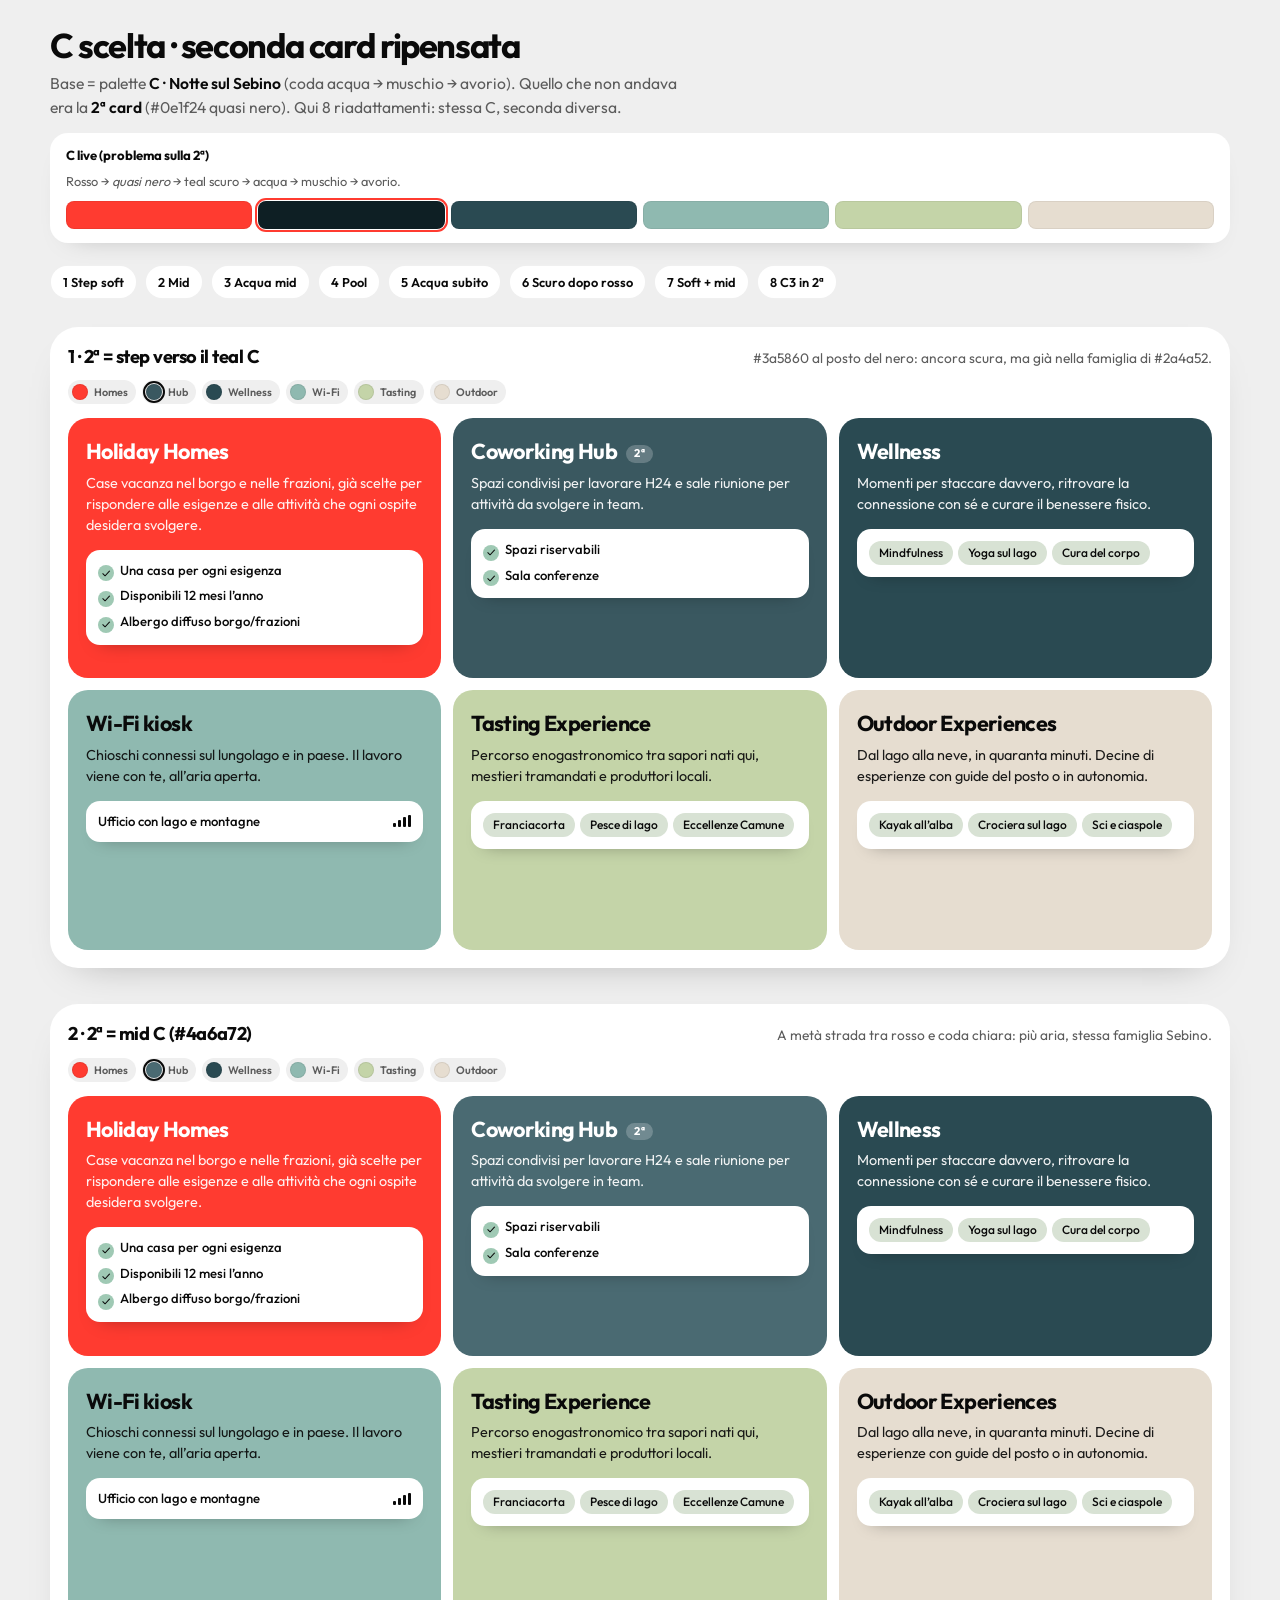
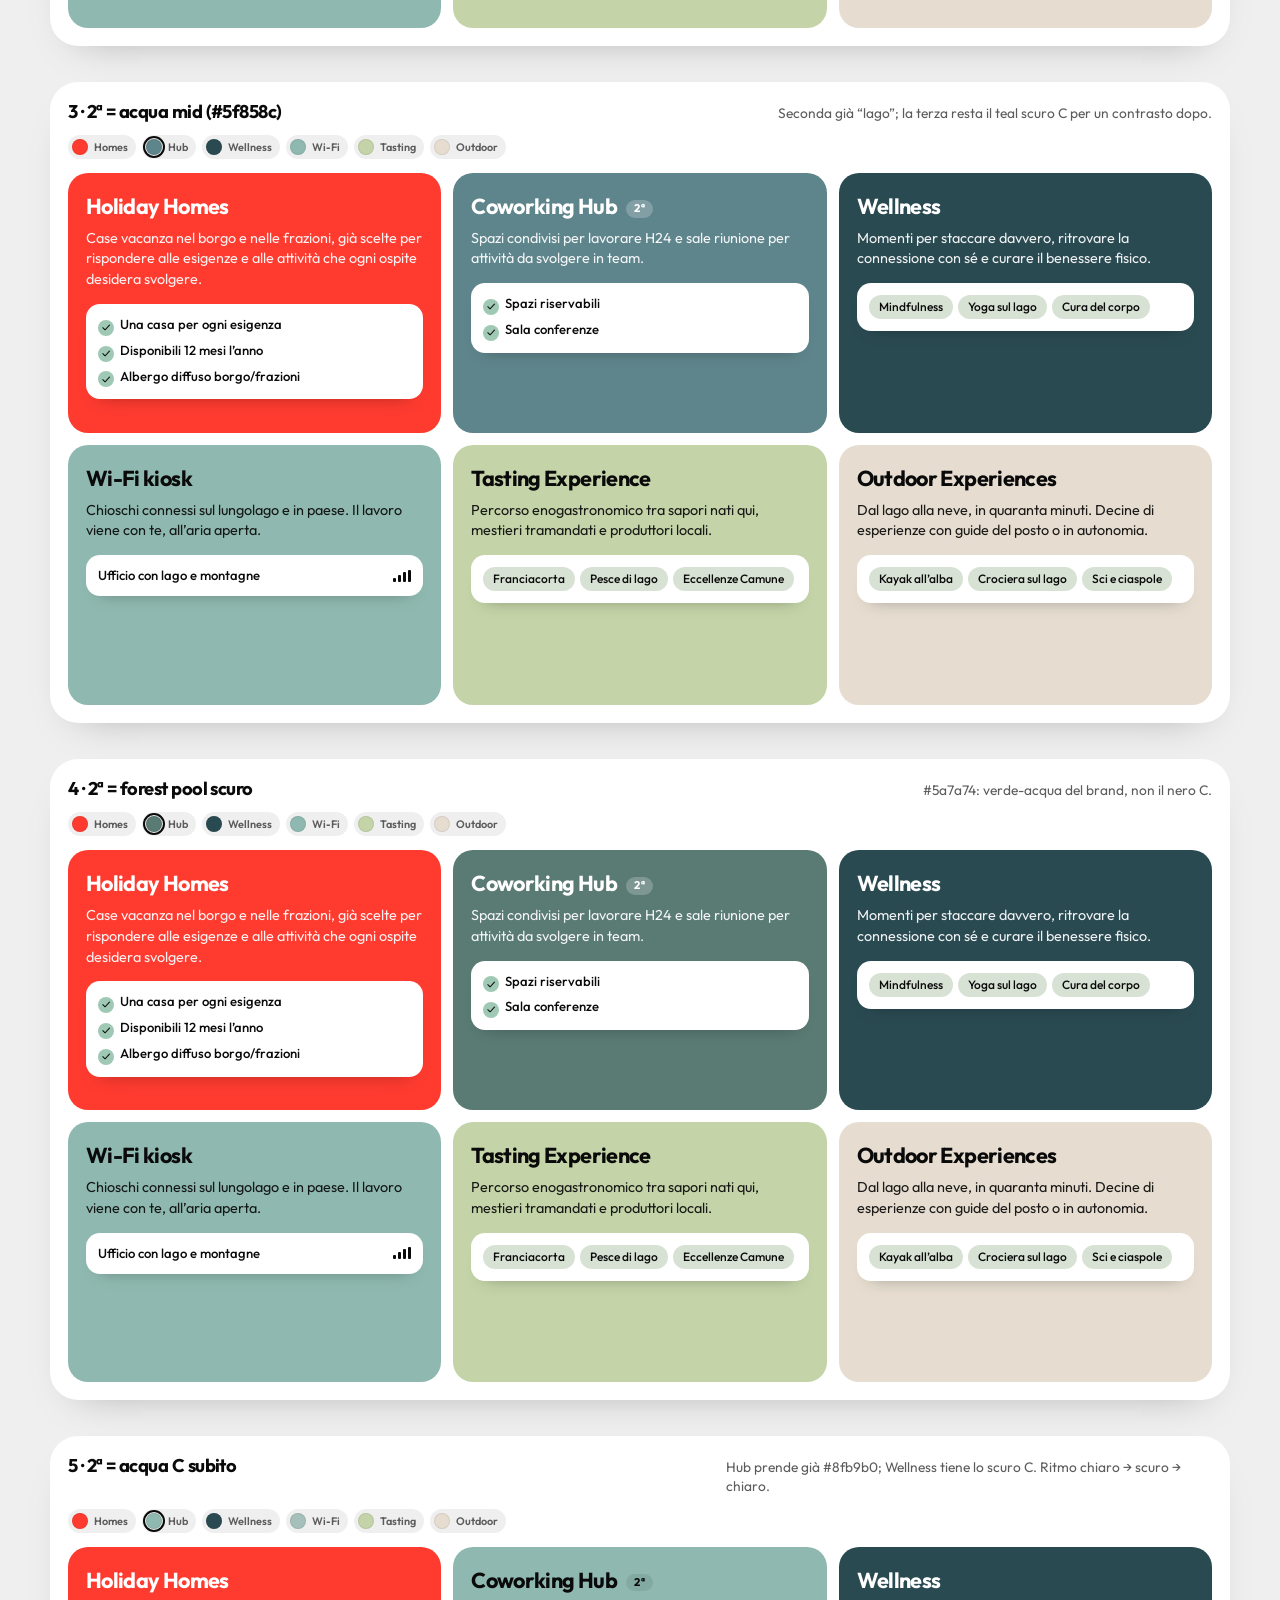
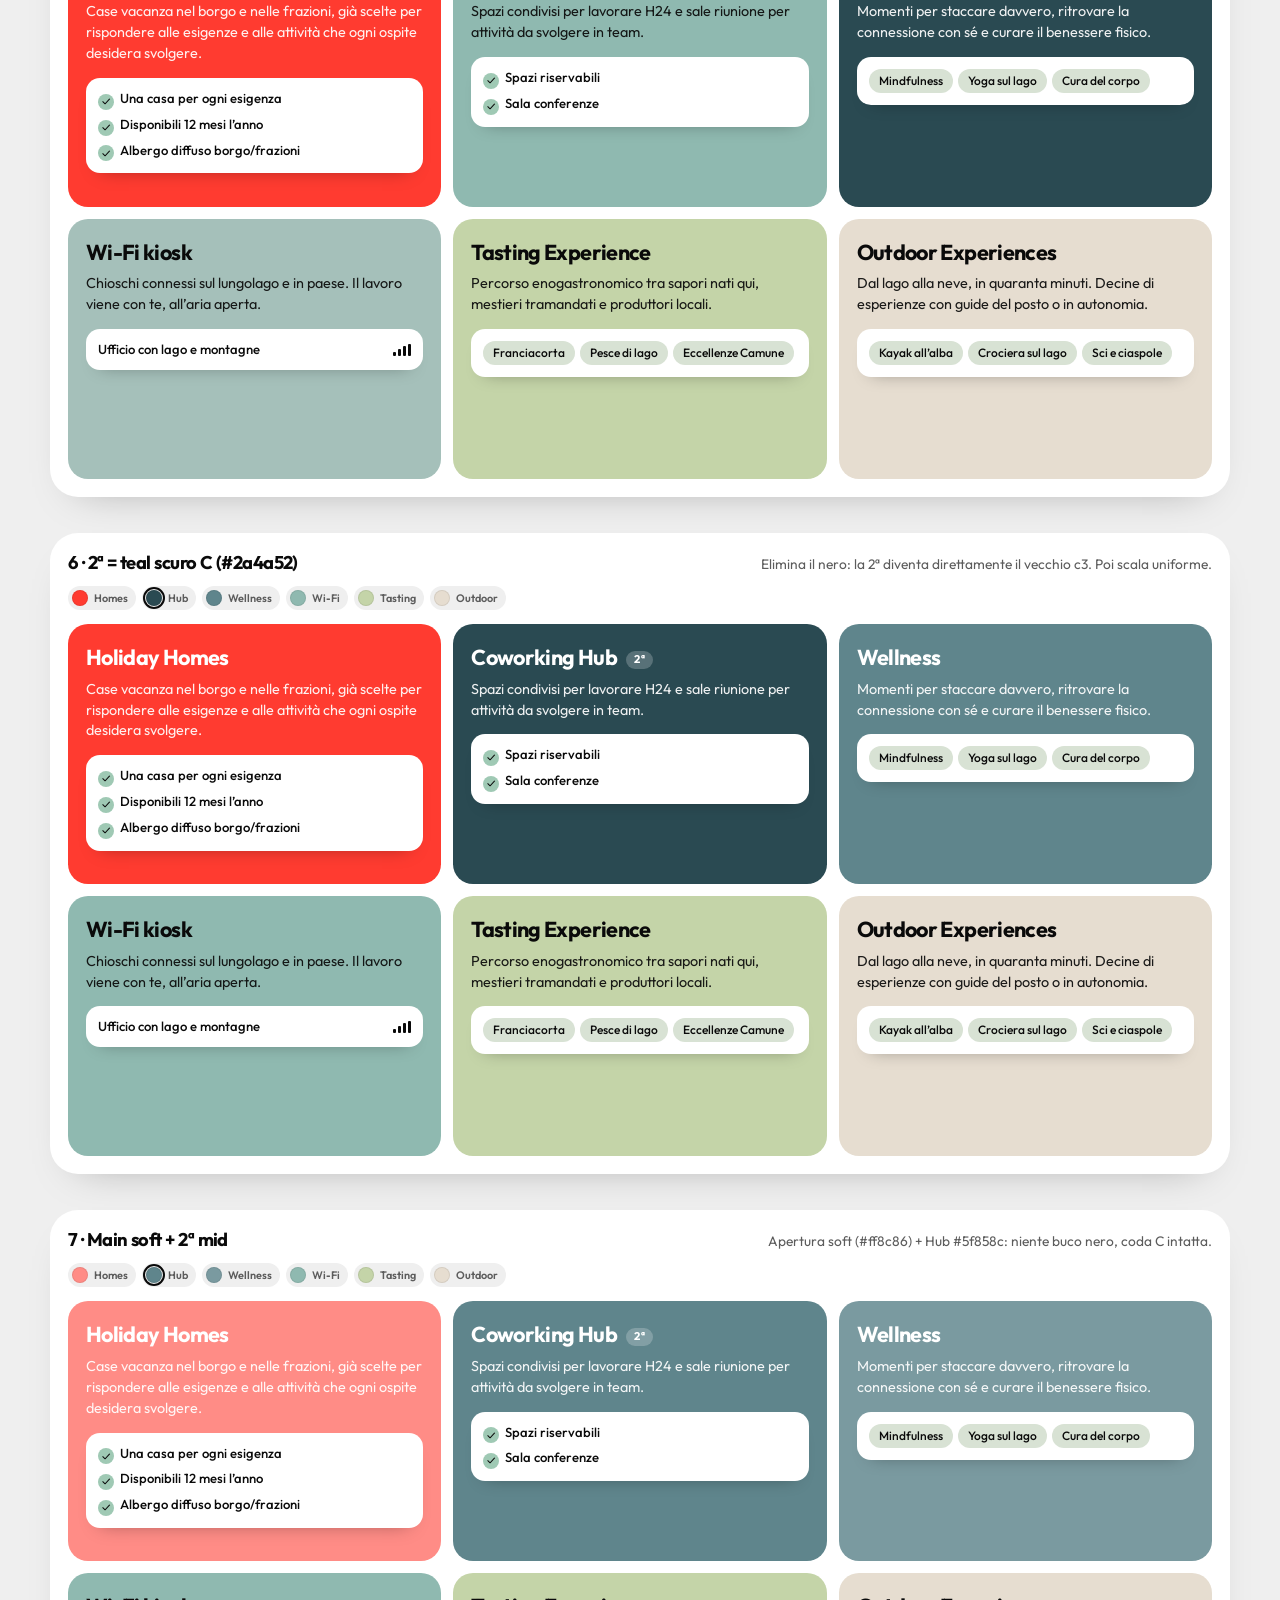
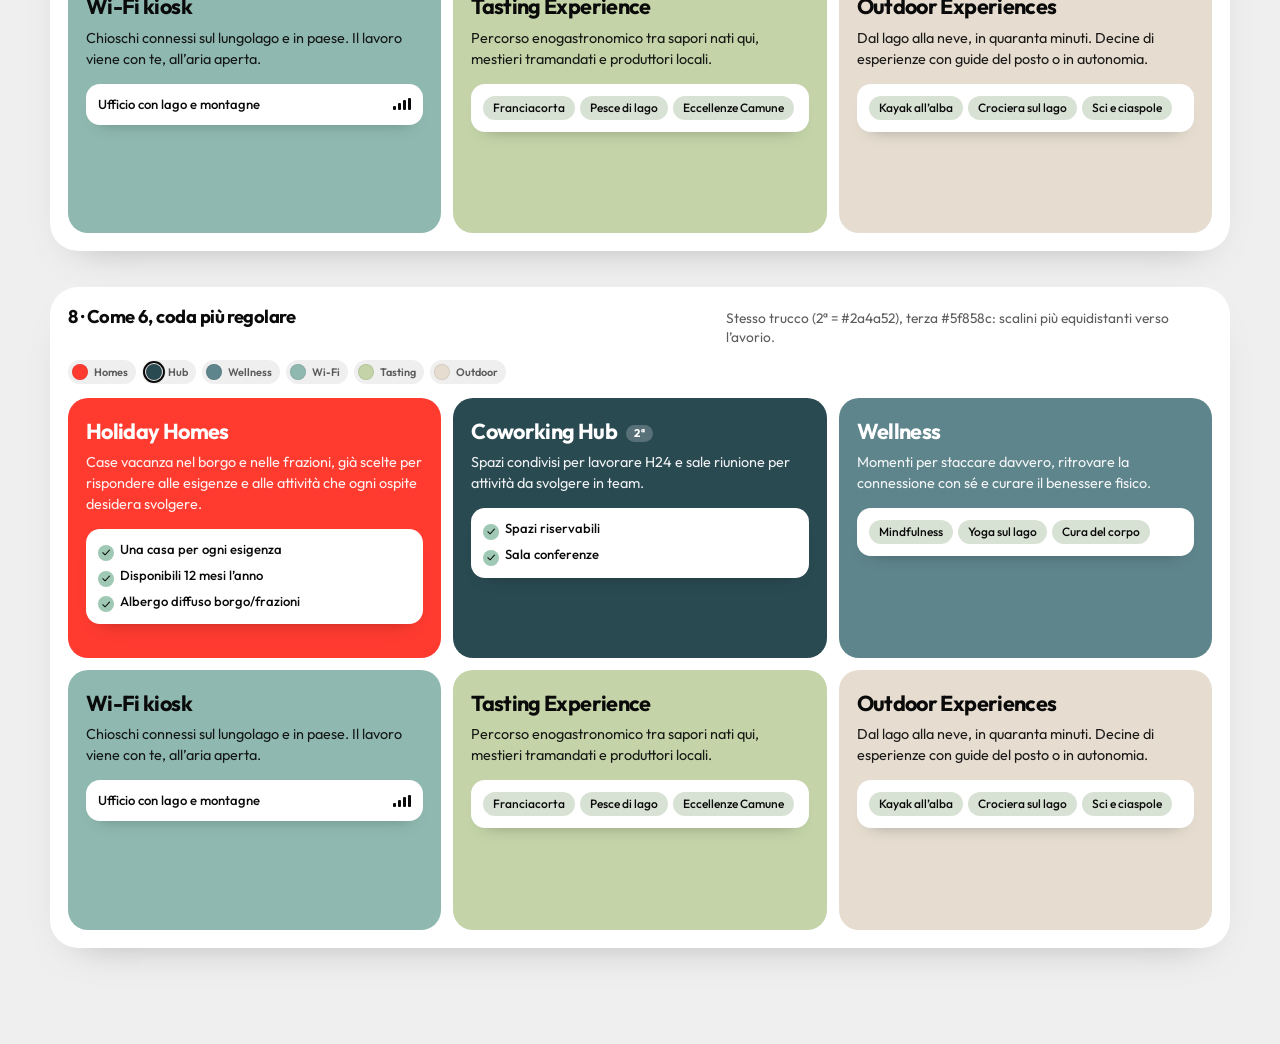
==== commit 290359fb: "Rebuild C palette sims with a redesigned second-card step. Co-authored-by: Cursor <cursoragent@curso" ====
--- a/preview-sog-colors.html
+++ b/preview-sog-colors.html
@@ -3,7 +3,7 @@
 <head>
   <meta charset="utf-8">
   <meta name="viewport" content="width=device-width, initial-scale=1">
-  <title>Simulazioni Main Color chiaro — card soggiorno</title>
+  <title>C + seconda card ripensata — card soggiorno</title>
   <link rel="preconnect" href="https://fonts.googleapis.com">
   <link rel="preconnect" href="https://fonts.gstatic.com" crossorigin>
   <link href="https://fonts.googleapis.com/css2?family=Outfit:wght@400;500;600;700;800&display=swap" rel="stylesheet">
@@ -30,10 +30,7 @@
       color: var(--ink);
     }
 
-    .top {
-      max-width: 1180px;
-      margin: 0 auto 28px;
-    }
+    .top { max-width: 1180px; margin: 0 auto 28px; }
     .top h1 {
       margin: 0 0 8px;
       font-size: clamp(1.55rem, 4vw, 2.15rem);
@@ -59,12 +56,7 @@
       box-shadow: 0 12px 28px -22px rgba(0,0,0,.35);
     }
     .baseline strong { font-size: 0.82rem; }
-    .baseline p {
-      margin: 0;
-      font-size: 0.8rem;
-      color: var(--sage);
-      line-height: 1.4;
-    }
+    .baseline p { margin: 0; font-size: 0.8rem; color: var(--sage); line-height: 1.4; }
     .bar {
       display: grid;
       grid-template-columns: repeat(6, minmax(0, 1fr));
@@ -75,12 +67,12 @@
       border-radius: 8px;
       box-shadow: inset 0 0 0 1px rgba(0,0,0,.06);
     }
-
-    .toc {
-      display: flex;
-      flex-wrap: wrap;
-      gap: 8px;
-    }
+    .bar .bad {
+      outline: 2px solid var(--main-color);
+      outline-offset: 1px;
+    }
+
+    .toc { display: flex; flex-wrap: wrap; gap: 8px; }
     .toc a {
       text-decoration: none;
       color: var(--ink);
@@ -98,17 +90,12 @@
       transform: translateY(-1px);
     }
 
-    .sims {
-      display: grid;
-      gap: 36px;
-      max-width: 1180px;
-      margin: 0 auto;
-    }
+    .sims { display: grid; gap: 36px; max-width: 1180px; margin: 0 auto; }
 
     .sim {
-      --c1: #ff8c86;
-      --c2: #d4a090;
-      --c3: #a8b5a8;
+      --c1: var(--main-color);
+      --c2: #4a6a72;
+      --c3: #2a4a52;
       --c4: #8fb9b0;
       --c5: #c4d4a8;
       --c6: #e6ddd0;
@@ -165,7 +152,7 @@
       border-radius: 50%;
       box-shadow: inset 0 0 0 1px rgba(0,0,0,.08);
     }
-    .swatches .lead {
+    .swatches .fix {
       outline: 2px solid var(--ink);
       outline-offset: 1px;
     }
@@ -271,121 +258,108 @@
     .sog-bars i:nth-child(3) { height: 10px; }
     .sog-bars i:nth-child(4) { height: 12px; }
 
-    .badge-lead {
+    .badge-fix {
       display: inline-block;
       margin-left: 6px;
       padding: 3px 8px;
       border-radius: 999px;
-      background: rgba(0,0,0,.08);
+      background: rgba(255,255,255,.22);
       font-size: 0.7rem;
       font-weight: 700;
       letter-spacing: 0.04em;
       text-transform: uppercase;
       vertical-align: middle;
     }
-    .sog-card.is-dark .badge-lead {
-      background: rgba(255,255,255,.22);
-    }
-
-    /* Live pieno vs queste prove: apertura = Main Color schiarito */
-
-    /* 1 · Soft 55% → ponte terracotta → C */
+    .sog-card:not(.is-dark) .badge-fix {
+      background: rgba(0,0,0,.08);
+    }
+
+    /*
+      Base C live (coda fissa dove possibile):
+      c3 #2a4a52 · c4 #8fb9b0 · c5 #c4d4a8 · c6 #e6ddd0
+      c1 Main Color · c2 = quello che ripensiamo
+    */
+
+    /* 1 · 2ª = step verso c3 (niente nero) */
     #sim-1 {
+      --c1: var(--main-color);
+      --c2: #3a5860;
+      --c3: #2a4a52;
+      --c4: #8fb9b0; --c5: #c4d4a8; --c6: #e6ddd0;
+      --sog-mint: #9fc9b4; --sog-cream: #d8e2d4;
+    }
+    /* 2 · 2ª = mid C schiarita (#4a6a72) */
+    #sim-2 {
+      --c1: var(--main-color);
+      --c2: #4a6a72;
+      --c3: #2a4a52;
+      --c4: #8fb9b0; --c5: #c4d4a8; --c6: #e6ddd0;
+      --sog-mint: #9fc9b4; --sog-cream: #d8e2d4;
+    }
+    /* 3 · 2ª = acqua media (#5f858c), c3 resta scuro C */
+    #sim-3 {
+      --c1: var(--main-color);
+      --c2: #5f858c;
+      --c3: #2a4a52;
+      --c4: #8fb9b0; --c5: #c4d4a8; --c6: #e6ddd0;
+      --sog-mint: #9fc9b4; --sog-cream: #d8e2d4;
+    }
+    /* 4 · 2ª = forest-pool scuro (#5a7a74) */
+    #sim-4 {
+      --c1: var(--main-color);
+      --c2: #5a7a74;
+      --c3: #2a4a52;
+      --c4: #8fb9b0; --c5: #c4d4a8; --c6: #e6ddd0;
+      --sog-mint: #9fc9b4; --sog-cream: #d8e2d4;
+    }
+    /* 5 · 2ª chiara (#8fb9b0), c3 scuro — ritmo scuro dopo */
+    #sim-5 {
+      --c1: var(--main-color);
+      --c2: #8fb9b0;
+      --c3: #2a4a52;
+      --c4: #a5c0ba; --c5: #c4d4a8; --c6: #e6ddd0;
+      --sog-mint: #9fc9b4; --sog-cream: #d8e2d4;
+    }
+    /* 6 · C riordinata: dopo rosso → c3 C, poi 2ª diventa step chiaro */
+    #sim-6 {
+      --c1: var(--main-color);
+      --c2: #2a4a52;
+      --c3: #5f858c;
+      --c4: #8fb9b0; --c5: #c4d4a8; --c6: #e6ddd0;
+      --sog-mint: #9fc9b4; --sog-cream: #d8e2d4;
+    }
+    /* 7 · Main soft + 2ª mid C (niente nero in tutta la pila) */
+    #sim-7 {
       --c1: #ff8c86;
-      --c2: #e0a898;
-      --c3: #c4b5a4;
-      --c4: #9bb8b0;
-      --c5: #c4d4a8;
-      --c6: #e6ddd0;
-      --sog-mint: #b8c9a8; --sog-cream: #e2d8c8;
-    }
-    /* 2 · Soft 55% → ponte fresco acqua */
-    #sim-2 {
-      --c1: #ff8c86;
-      --c2: #d4a8a0;
-      --c3: #a8b8b0;
-      --c4: #8fb9b0;
-      --c5: #c4d4a8;
-      --c6: #e6ddd0;
-      --sog-mint: #9fc9b4; --sog-cream: #d8e2d4;
-    }
-    /* 3 · Soft 40% (più chiaro) → scala pastello */
-    #sim-3 {
-      --c1: #ffb0ab;
-      --c2: #e8c4b8;
-      --c3: #c8d0c4;
-      --c4: #a5c0ba;
-      --c5: #d0d8c0;
-      --c6: #efe9de;
-      --sog-mint: #a8d0bc; --sog-cream: #e4e8dc;
-    }
-    /* 4 · Soft 65% (un filo più pieno) → desatura in lago */
-    #sim-4 {
-      --c1: #ff6f66;
-      --c2: #d49890;
-      --c3: #a8aea8;
-      --c4: #7eb8c9;
-      --c5: #bdd4c8;
-      --c6: #e4ebe4;
-      --sog-mint: #96c8b8; --sog-cream: #d2e4e0;
-    }
-    /* 5 · Soft → blush → salvia (caldo → verde brand) */
-    #sim-5 {
-      --c1: #ff8c86;
-      --c2: #e8b4a8;
-      --c3: #c4c0a8;
-      --c4: #94b3a0;
-      --c5: #c0d0b0;
-      --c6: #e8e6d6;
-      --sog-mint: #9fc9a8; --sog-cream: #d6e0cc;
-    }
-    /* 6 · Soft → sabbia → forest pool */
-    #sim-6 {
-      --c1: #ff9e97;
-      --c2: #e0c0b0;
-      --c3: #c4b8a0;
-      --c4: #a5c0ba;
-      --c5: #c8d6c4;
-      --c6: #e8e6dc;
-      --sog-mint: #9ec9b4; --sog-cream: #d5e2da;
-    }
-    /* 7 · Tint 28% (apertura chiarissima) → nebbia */
-    #sim-7 {
-      --c1: #ffc9c5;
-      --c2: #e8d4cc;
-      --c3: #cdd8d0;
-      --c4: #a8c4bc;
-      --c5: #cdd9c0;
-      --c6: #efe9de;
-      --sog-mint: #a8d0bc; --sog-cream: #e0e8dc;
-    }
-    /* 8 · Soft + coda C uniforme (stesso end della C live) */
+      --c2: #5f858c;
+      --c3: #7a9aa0;
+      --c4: #8fb9b0; --c5: #c4d4a8; --c6: #e6ddd0;
+      --sog-mint: #9fc9b4; --sog-cream: #d8e2d4;
+    }
+    /* 8 · Main pieno + 2ª = c3 C, scala tutta schiarita dopo */
     #sim-8 {
-      --c1: #ff8c86;
-      --c2: #d8aea4;
-      --c3: #b0b8a8;
-      --c4: #8fb9b0;
-      --c5: #c4d4a8;
-      --c6: #e6ddd0;
+      --c1: var(--main-color);
+      --c2: #2a4a52;
+      --c3: #5f858c;
+      --c4: #8fb9b0; --c5: #c4d4a8; --c6: #e6ddd0;
       --sog-mint: #9fc9b4; --sog-cream: #d8e2d4;
     }
   </style>
 </head>
 <body>
   <header class="top">
-    <h1>Main Color chiaro · 8 aperture integrate</h1>
+    <h1>C scelta · seconda card ripensata</h1>
     <p class="lede">
-      Holiday Homes resta nella famiglia <strong>Main Color</strong>, ma schiarita
-      (<code>--main-color-soft</code> / tint). Le card dopo non partono più dal nero: un ponte
-      caldo → acqua/salvia, così la scala è una sola.
+      Base = palette <strong>C · Notte sul Sebino</strong> (coda acqua → muschio → avorio).
+      Quello che non andava era la <strong>2ª card</strong> (#0e1f24 quasi nero). Qui 8 riadattamenti: stessa C, seconda diversa.
     </p>
 
-    <div class="baseline" aria-label="Confronto live">
-      <strong>Live oggi</strong>
-      <p>#ff3b30 pieno → teal quasi nero. Sotto: stesso DNA rosso, inizio più soft e resto allineato.</p>
+    <div class="baseline" aria-label="C live">
+      <strong>C live (problema sulla 2ª)</strong>
+      <p>Rosso → <em>quasi nero</em> → teal scuro → acqua → muschio → avorio.</p>
       <div class="bar" aria-hidden="true">
         <span style="background:var(--main-color)"></span>
-        <span style="background:#0e1f24"></span>
+        <span class="bad" style="background:#0e1f24" title="2ª"></span>
         <span style="background:#2a4a52"></span>
         <span style="background:#8fb9b0"></span>
         <span style="background:#c4d4a8"></span>
@@ -394,14 +368,14 @@
     </div>
 
     <nav class="toc" aria-label="Vai alla simulazione">
-      <a href="#sim-1">1 Ponte terra</a>
-      <a href="#sim-2">2 Ponte acqua</a>
-      <a href="#sim-3">3 Soft 40%</a>
-      <a href="#sim-4">4 Soft 65%</a>
-      <a href="#sim-5">5 → Salvia</a>
-      <a href="#sim-6">6 → Pool</a>
-      <a href="#sim-7">7 Tint</a>
-      <a href="#sim-8">8 C coda</a>
+      <a href="#sim-1">1 Step soft</a>
+      <a href="#sim-2">2 Mid</a>
+      <a href="#sim-3">3 Acqua mid</a>
+      <a href="#sim-4">4 Pool</a>
+      <a href="#sim-5">5 Acqua subito</a>
+      <a href="#sim-6">6 Scuro dopo rosso</a>
+      <a href="#sim-7">7 Soft + mid</a>
+      <a href="#sim-8">8 C3 in 2ª</a>
     </nav>
   </header>
 
@@ -409,12 +383,12 @@
 
     <section class="sim" id="sim-1" aria-labelledby="t-1">
       <div class="sim-head">
-        <h2 id="t-1">1 · Soft 55% · ponte terracotta</h2>
-        <p>Apertura = Main Color ~55% bianco. Poi terracotta → sabbia → acqua C.</p>
-      </div>
-      <div class="swatches" aria-hidden="true">
-        <span><i class="lead" style="background:var(--c1)"></i>Homes</span>
-        <span><i style="background:var(--c2)"></i>Hub</span>
+        <h2 id="t-1">1 · 2ª = step verso il teal C</h2>
+        <p>#3a5860 al posto del nero: ancora scura, ma già nella famiglia di #2a4a52.</p>
+      </div>
+      <div class="swatches" aria-hidden="true">
+        <span><i style="background:var(--c1)"></i>Homes</span>
+        <span><i class="fix" style="background:var(--c2)"></i>Hub</span>
         <span><i style="background:var(--c3)"></i>Wellness</span>
         <span><i style="background:var(--c4)"></i>Wi‑Fi</span>
         <span><i style="background:var(--c5)"></i>Tasting</span>
@@ -425,12 +399,12 @@
 
     <section class="sim" id="sim-2" aria-labelledby="t-2">
       <div class="sim-head">
-        <h2 id="t-2">2 · Soft 55% · ponte acqua</h2>
-        <p>Stesso soft in apertura, ma il ponte vira subito sul fresco del lago.</p>
-      </div>
-      <div class="swatches" aria-hidden="true">
-        <span><i class="lead" style="background:var(--c1)"></i>Homes</span>
-        <span><i style="background:var(--c2)"></i>Hub</span>
+        <h2 id="t-2">2 · 2ª = mid C (#4a6a72)</h2>
+        <p>A metà strada tra rosso e coda chiara: più aria, stessa famiglia Sebino.</p>
+      </div>
+      <div class="swatches" aria-hidden="true">
+        <span><i style="background:var(--c1)"></i>Homes</span>
+        <span><i class="fix" style="background:var(--c2)"></i>Hub</span>
         <span><i style="background:var(--c3)"></i>Wellness</span>
         <span><i style="background:var(--c4)"></i>Wi‑Fi</span>
         <span><i style="background:var(--c5)"></i>Tasting</span>
@@ -441,12 +415,12 @@
 
     <section class="sim" id="sim-3" aria-labelledby="t-3">
       <div class="sim-head">
-        <h2 id="t-3">3 · Soft 40% · pastello</h2>
-        <p>Ancora più chiaro (#ffb0ab). Tutta la pila resta in zona luminosa.</p>
-      </div>
-      <div class="swatches" aria-hidden="true">
-        <span><i class="lead" style="background:var(--c1)"></i>Homes</span>
-        <span><i style="background:var(--c2)"></i>Hub</span>
+        <h2 id="t-3">3 · 2ª = acqua mid (#5f858c)</h2>
+        <p>Seconda già “lago”; la terza resta il teal scuro C per un contrasto dopo.</p>
+      </div>
+      <div class="swatches" aria-hidden="true">
+        <span><i style="background:var(--c1)"></i>Homes</span>
+        <span><i class="fix" style="background:var(--c2)"></i>Hub</span>
         <span><i style="background:var(--c3)"></i>Wellness</span>
         <span><i style="background:var(--c4)"></i>Wi‑Fi</span>
         <span><i style="background:var(--c5)"></i>Tasting</span>
@@ -457,12 +431,12 @@
 
     <section class="sim" id="sim-4" aria-labelledby="t-4">
       <div class="sim-head">
-        <h2 id="t-4">4 · Soft 65% · più presenza</h2>
-        <p>Un filo più saturo del 55%, poi desatura verso azzurro lago.</p>
-      </div>
-      <div class="swatches" aria-hidden="true">
-        <span><i class="lead" style="background:var(--c1)"></i>Homes</span>
-        <span><i style="background:var(--c2)"></i>Hub</span>
+        <h2 id="t-4">4 · 2ª = forest pool scuro</h2>
+        <p>#5a7a74: verde-acqua del brand, non il nero C.</p>
+      </div>
+      <div class="swatches" aria-hidden="true">
+        <span><i style="background:var(--c1)"></i>Homes</span>
+        <span><i class="fix" style="background:var(--c2)"></i>Hub</span>
         <span><i style="background:var(--c3)"></i>Wellness</span>
         <span><i style="background:var(--c4)"></i>Wi‑Fi</span>
         <span><i style="background:var(--c5)"></i>Tasting</span>
@@ -473,12 +447,12 @@
 
     <section class="sim" id="sim-5" aria-labelledby="t-5">
       <div class="sim-head">
-        <h2 id="t-5">5 · Soft → salvia brand</h2>
-        <p>Dal corallo soft alla salvia/ulivo: chiusura più verde che acqua.</p>
-      </div>
-      <div class="swatches" aria-hidden="true">
-        <span><i class="lead" style="background:var(--c1)"></i>Homes</span>
-        <span><i style="background:var(--c2)"></i>Hub</span>
+        <h2 id="t-5">5 · 2ª = acqua C subito</h2>
+        <p>Hub prende già #8fb9b0; Wellness tiene lo scuro C. Ritmo chiaro → scuro → chiaro.</p>
+      </div>
+      <div class="swatches" aria-hidden="true">
+        <span><i style="background:var(--c1)"></i>Homes</span>
+        <span><i class="fix" style="background:var(--c2)"></i>Hub</span>
         <span><i style="background:var(--c3)"></i>Wellness</span>
         <span><i style="background:var(--c4)"></i>Wi‑Fi</span>
         <span><i style="background:var(--c5)"></i>Tasting</span>
@@ -489,12 +463,12 @@
 
     <section class="sim" id="sim-6" aria-labelledby="t-6">
       <div class="sim-head">
-        <h2 id="t-6">6 · Soft → forest pool</h2>
-        <p>Ponte sabbia, poi davvero sul #a5c0ba della fascia verde.</p>
-      </div>
-      <div class="swatches" aria-hidden="true">
-        <span><i class="lead" style="background:var(--c1)"></i>Homes</span>
-        <span><i style="background:var(--c2)"></i>Hub</span>
+        <h2 id="t-6">6 · 2ª = teal scuro C (#2a4a52)</h2>
+        <p>Elimina il nero: la 2ª diventa direttamente il vecchio c3. Poi scala uniforme.</p>
+      </div>
+      <div class="swatches" aria-hidden="true">
+        <span><i style="background:var(--c1)"></i>Homes</span>
+        <span><i class="fix" style="background:var(--c2)"></i>Hub</span>
         <span><i style="background:var(--c3)"></i>Wellness</span>
         <span><i style="background:var(--c4)"></i>Wi‑Fi</span>
         <span><i style="background:var(--c5)"></i>Tasting</span>
@@ -505,12 +479,12 @@
 
     <section class="sim" id="sim-7" aria-labelledby="t-7">
       <div class="sim-head">
-        <h2 id="t-7">7 · Tint 28% · apertura chiarissima</h2>
-        <p>Come --main-color-tint: rosa-pesca molto chiaro, poi nebbia Sebino.</p>
-      </div>
-      <div class="swatches" aria-hidden="true">
-        <span><i class="lead" style="background:var(--c1)"></i>Homes</span>
-        <span><i style="background:var(--c2)"></i>Hub</span>
+        <h2 id="t-7">7 · Main soft + 2ª mid</h2>
+        <p>Apertura soft (#ff8c86) + Hub #5f858c: niente buco nero, coda C intatta.</p>
+      </div>
+      <div class="swatches" aria-hidden="true">
+        <span><i style="background:var(--c1)"></i>Homes</span>
+        <span><i class="fix" style="background:var(--c2)"></i>Hub</span>
         <span><i style="background:var(--c3)"></i>Wellness</span>
         <span><i style="background:var(--c4)"></i>Wi‑Fi</span>
         <span><i style="background:var(--c5)"></i>Tasting</span>
@@ -521,12 +495,12 @@
 
     <section class="sim" id="sim-8" aria-labelledby="t-8">
       <div class="sim-head">
-        <h2 id="t-8">8 · Soft + coda C</h2>
-        <p>Apertura soft, ultime tre card = C live (#8fb9b0 → #c4d4a8 → #e6ddd0).</p>
-      </div>
-      <div class="swatches" aria-hidden="true">
-        <span><i class="lead" style="background:var(--c1)"></i>Homes</span>
-        <span><i style="background:var(--c2)"></i>Hub</span>
+        <h2 id="t-8">8 · Come 6, coda più regolare</h2>
+        <p>Stesso trucco (2ª = #2a4a52), terza #5f858c: scalini più equidistanti verso l’avorio.</p>
+      </div>
+      <div class="swatches" aria-hidden="true">
+        <span><i style="background:var(--c1)"></i>Homes</span>
+        <span><i class="fix" style="background:var(--c2)"></i>Hub</span>
         <span><i style="background:var(--c3)"></i>Wellness</span>
         <span><i style="background:var(--c4)"></i>Wi‑Fi</span>
         <span><i style="background:var(--c5)"></i>Tasting</span>
@@ -539,7 +513,7 @@
 
   <template id="card-markup">
     <li class="sog-card" data-role="homes" style="--tone:var(--c1)">
-      <h3>Holiday Homes <span class="badge-lead">MC</span></h3>
+      <h3>Holiday Homes</h3>
       <p>Case vacanza nel borgo e nelle frazioni, già scelte per rispondere alle esigenze e alle attività che ogni ospite desidera svolgere.</p>
       <div class="sog-ui">
         <div class="sog-row"><span><span class="sog-ok" aria-hidden="true">✓</span>Una casa per ogni esigenza</span></div>
@@ -548,7 +522,7 @@
       </div>
     </li>
     <li class="sog-card" data-role="hub" style="--tone:var(--c2)">
-      <h3>Coworking Hub</h3>
+      <h3>Coworking Hub <span class="badge-fix">2ª</span></h3>
       <p>Spazi condivisi per lavorare H24 e sale riunione per attività da svolgere in team.</p>
       <div class="sog-ui">
         <div class="sog-row"><span><span class="sog-ok" aria-hidden="true">✓</span>Spazi riservabili</span></div>
@@ -600,9 +574,24 @@
   <script>
     function hexToRgb(hex) {
       const h = hex.replace("#", "").trim();
+      if (h.startsWith("var")) return { r: 20, g: 30, b: 36 };
       const full = h.length === 3 ? h.split("").map((c) => c + c).join("") : h;
       const n = parseInt(full, 16);
+      if (Number.isNaN(n)) return { r: 20, g: 30, b: 36 };
       return { r: (n >> 16) & 255, g: (n >> 8) & 255, b: n & 255 };
+    }
+    function resolveTone(sim, prop) {
+      const raw = getComputedStyle(sim).getPropertyValue(prop).trim();
+      if (raw.startsWith("#")) return raw;
+      /* var(--main-color) → computed background via temp */
+      const probe = document.createElement("div");
+      probe.style.color = raw;
+      sim.appendChild(probe);
+      const rgb = getComputedStyle(probe).color;
+      probe.remove();
+      const m = rgb.match(/rgba?\((\d+),\s*(\d+),\s*(\d+)/);
+      if (!m) return "#0e1f24";
+      return "#" + [m[1], m[2], m[3]].map((x) => Number(x).toString(16).padStart(2, "0")).join("");
     }
     function isDarkTone(hex) {
       const { r, g, b } = hexToRgb(hex);
@@ -618,10 +607,9 @@
     document.querySelectorAll(".sim").forEach((sim) => {
       const stack = sim.querySelector(".stack");
       const frag = tpl.content.cloneNode(true);
-      const cs = getComputedStyle(sim);
       ["homes", "hub", "wellness", "wifi", "tasting", "outdoor"].forEach((role, i) => {
         const card = frag.querySelector(`[data-role="${role}"]`);
-        const tone = cs.getPropertyValue(`--c${i + 1}`).trim();
+        const tone = resolveTone(sim, `--c${i + 1}`);
         card.classList.toggle("is-dark", isDarkTone(tone));
       });
       stack.appendChild(frag);
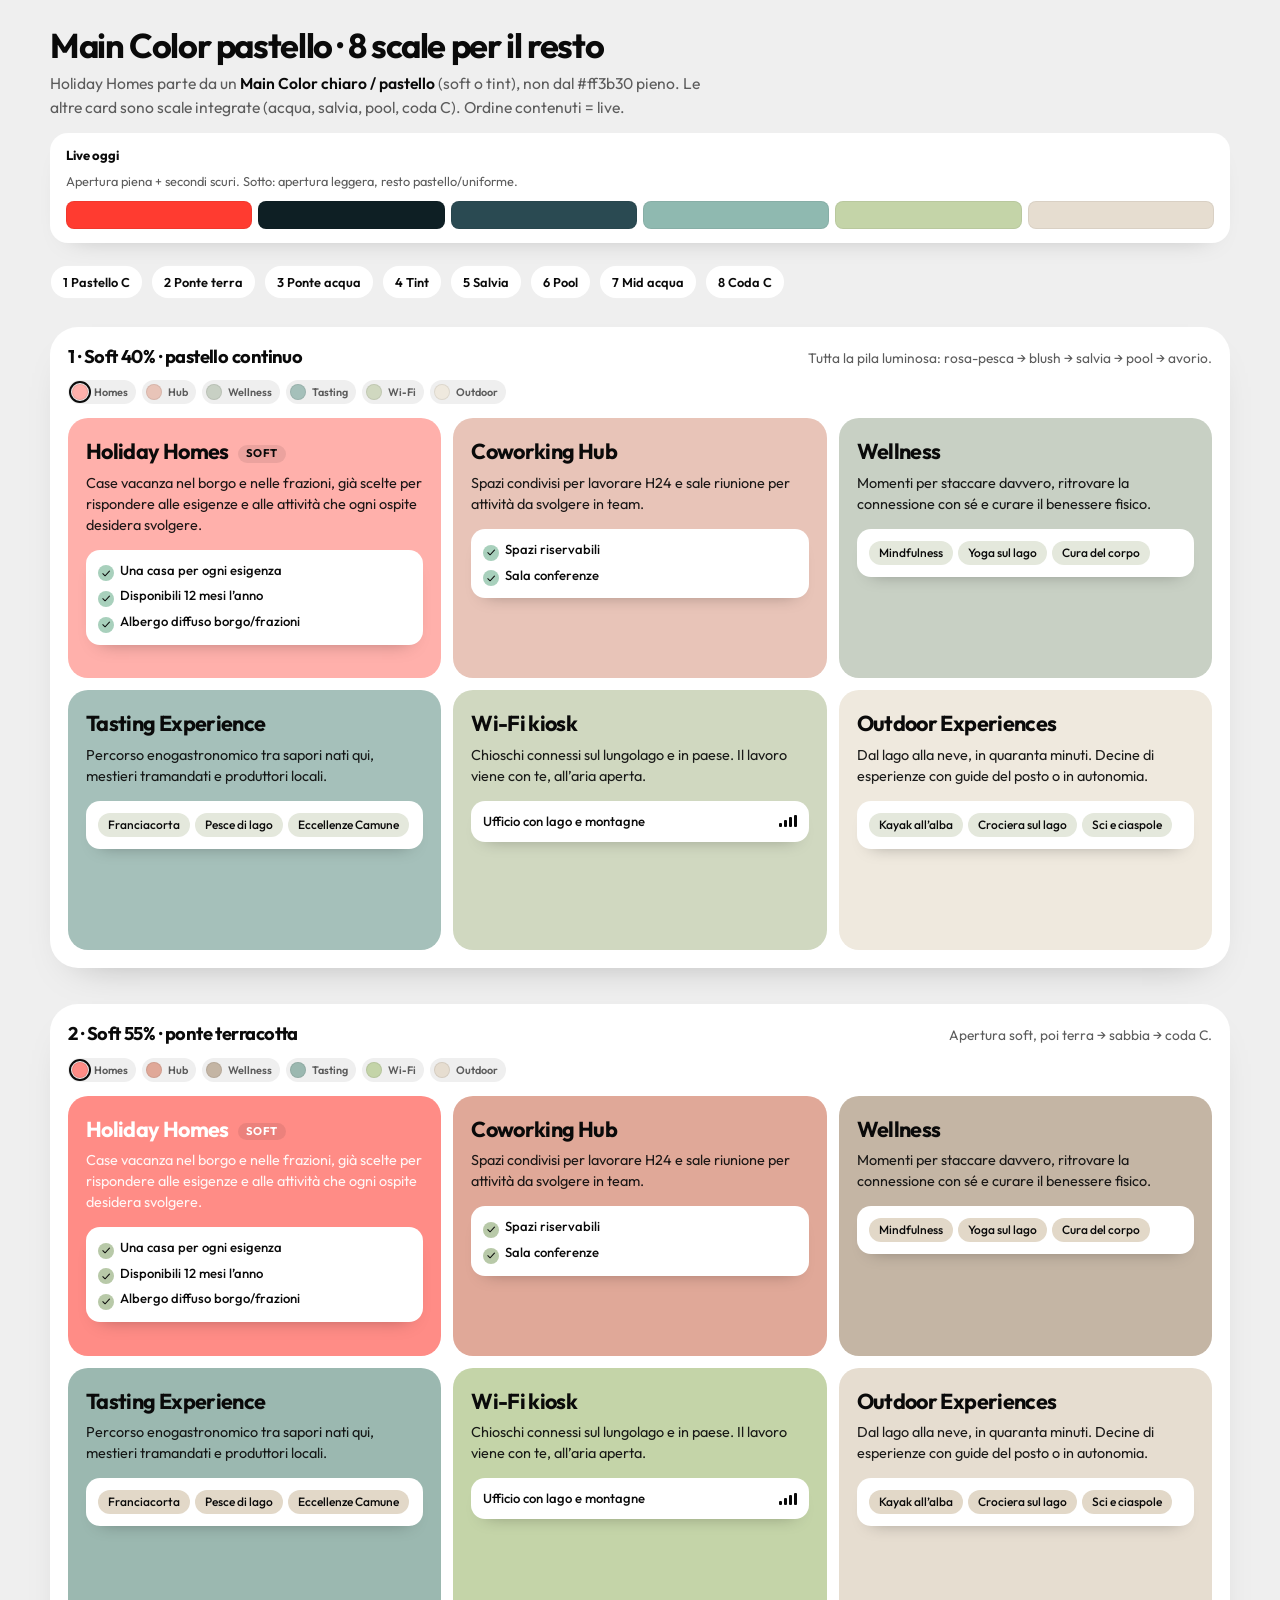
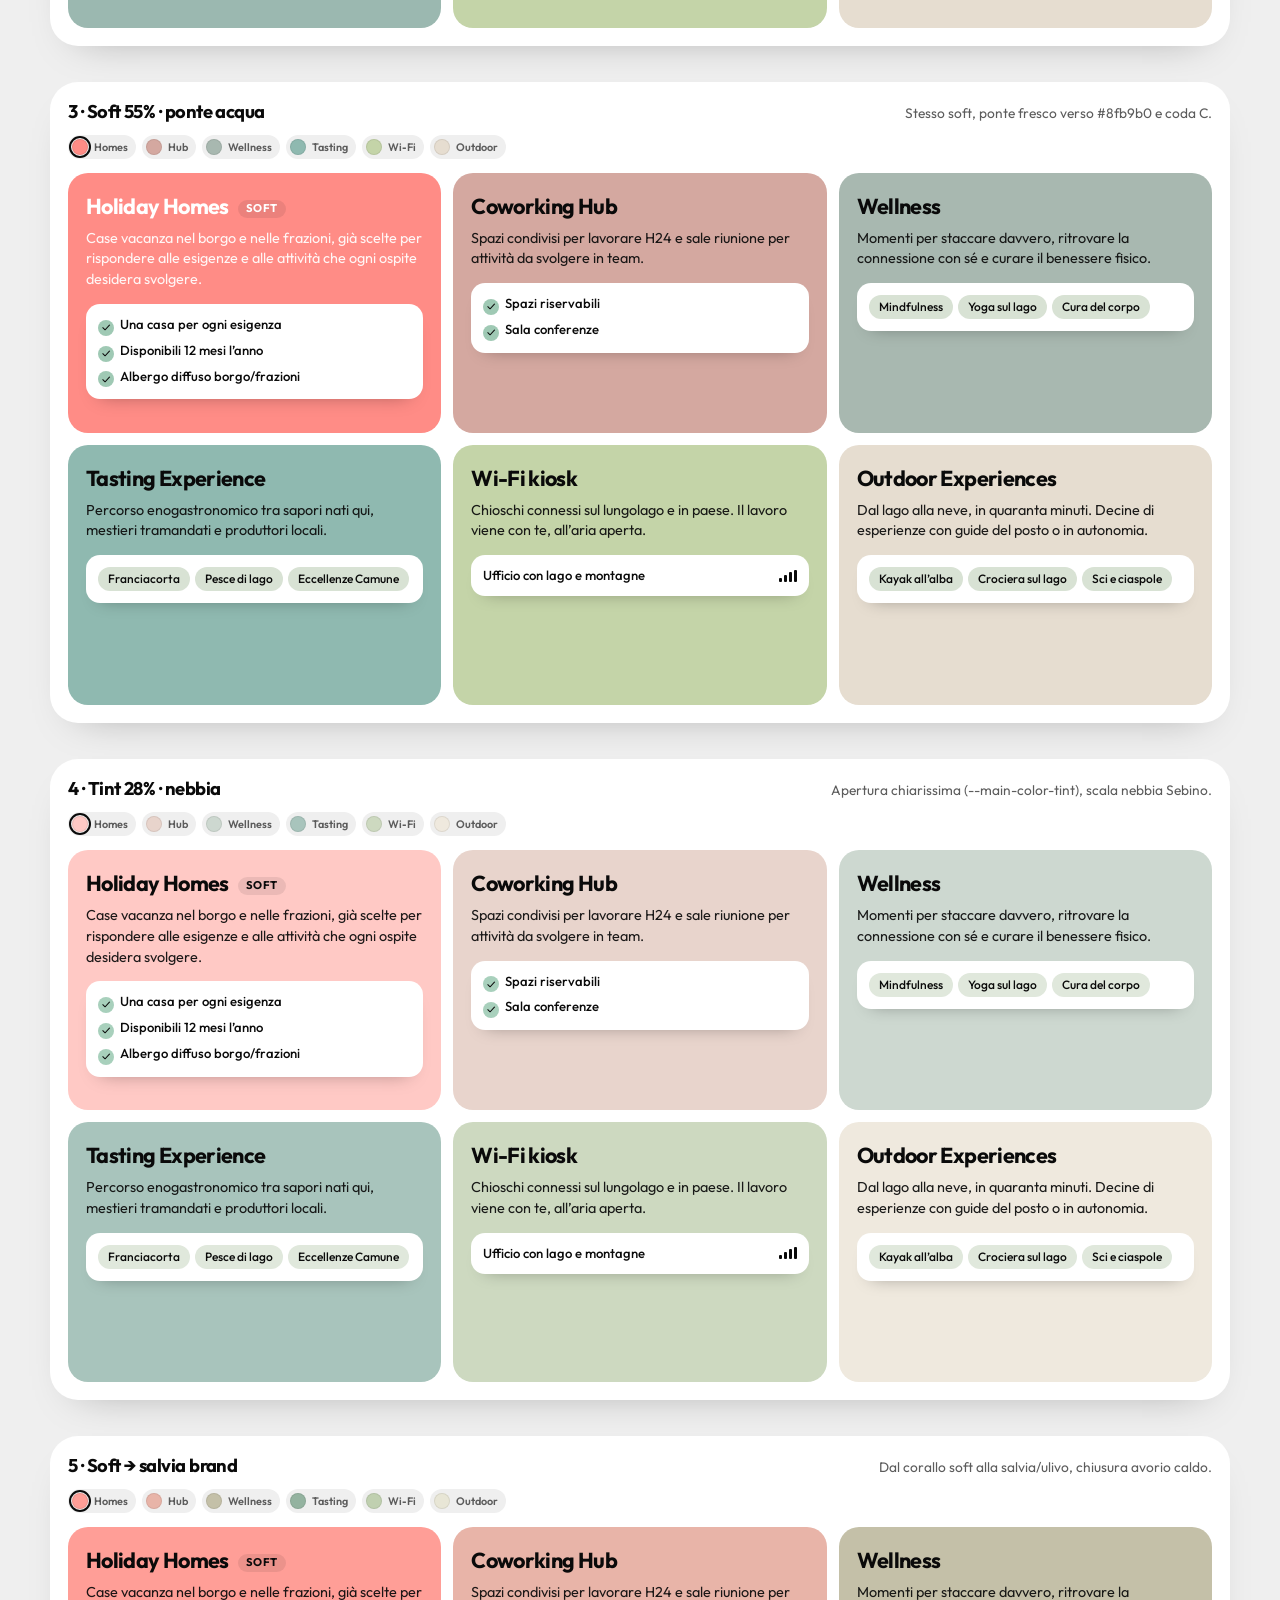
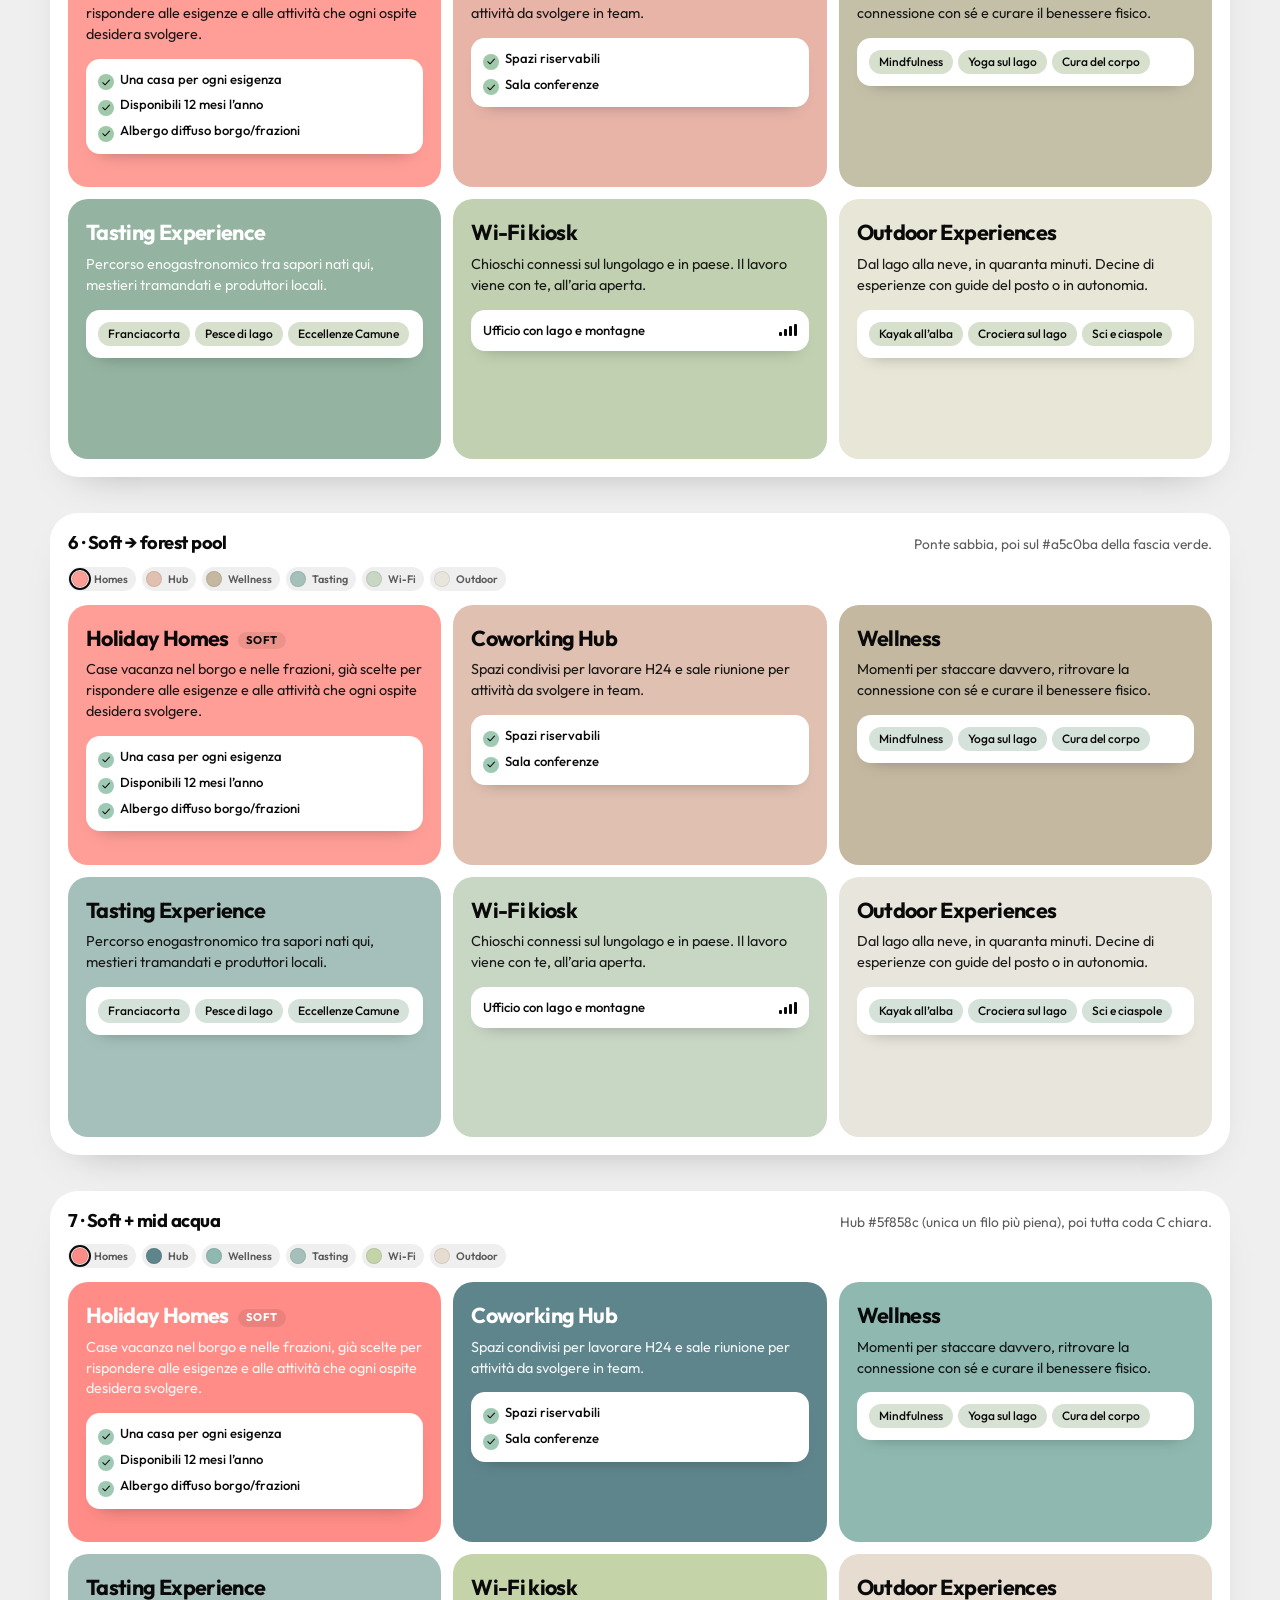
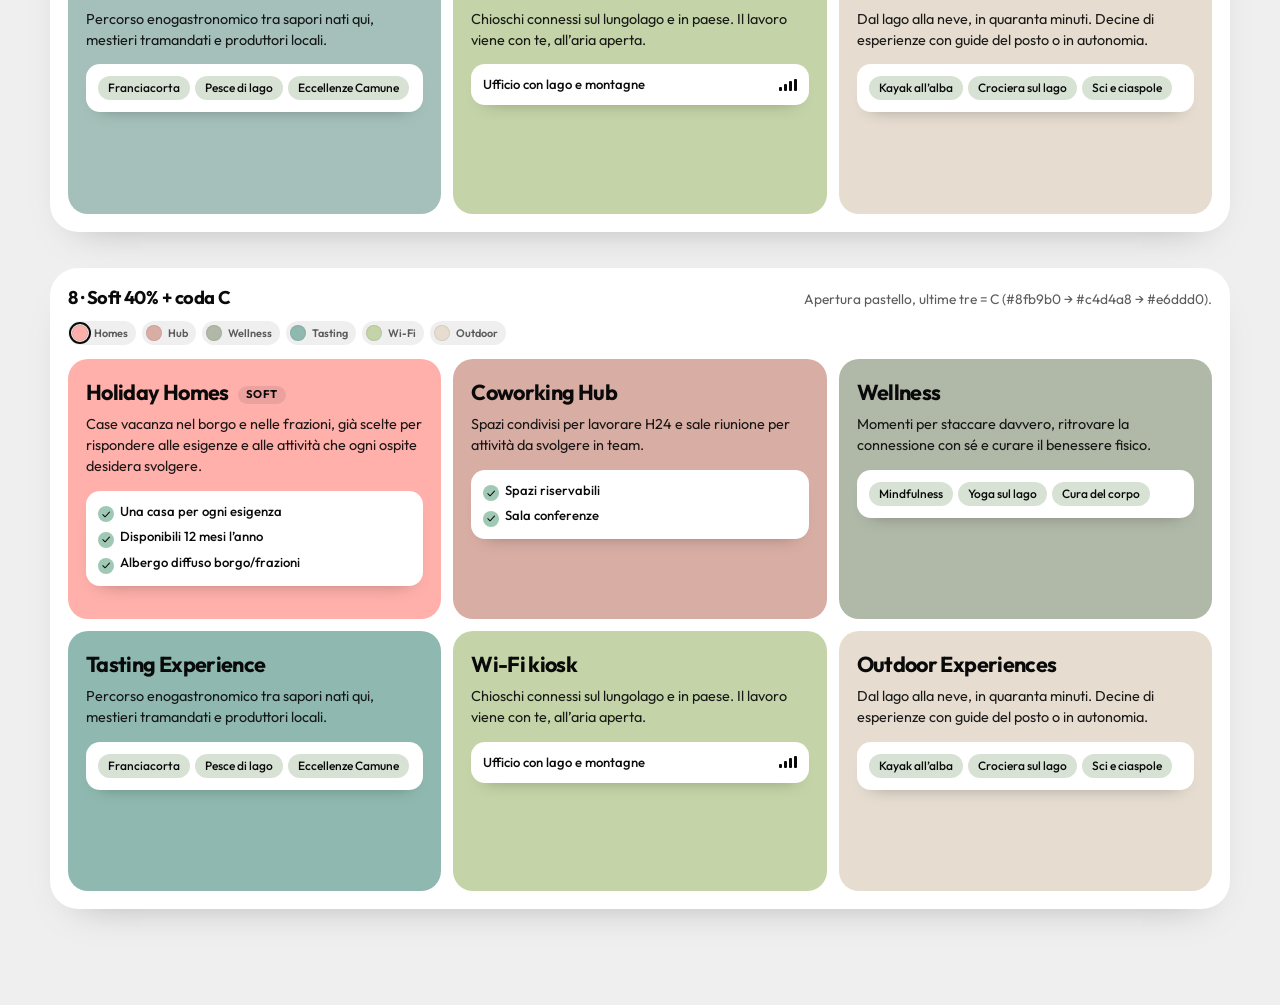
==== commit 6bdb3f56: "Add pastel Main Color stack simulations for the soggiorno cards. Co-authored-by: Cursor <cursoragent" ====
--- a/preview-sog-colors.html
+++ b/preview-sog-colors.html
@@ -3,7 +3,7 @@
 <head>
   <meta charset="utf-8">
   <meta name="viewport" content="width=device-width, initial-scale=1">
-  <title>C + seconda card ripensata — card soggiorno</title>
+  <title>Main Color pastello + scala — card soggiorno</title>
   <link rel="preconnect" href="https://fonts.googleapis.com">
   <link rel="preconnect" href="https://fonts.gstatic.com" crossorigin>
   <link href="https://fonts.googleapis.com/css2?family=Outfit:wght@400;500;600;700;800&display=swap" rel="stylesheet">
@@ -39,7 +39,7 @@
     }
     .lede {
       margin: 0 0 14px;
-      max-width: 64ch;
+      max-width: 66ch;
       color: var(--sage);
       line-height: 1.5;
       font-size: 0.98rem;
@@ -66,10 +66,6 @@
     .bar span {
       border-radius: 8px;
       box-shadow: inset 0 0 0 1px rgba(0,0,0,.06);
-    }
-    .bar .bad {
-      outline: 2px solid var(--main-color);
-      outline-offset: 1px;
     }
 
     .toc { display: flex; flex-wrap: wrap; gap: 8px; }
@@ -93,16 +89,16 @@
     .sims { display: grid; gap: 36px; max-width: 1180px; margin: 0 auto; }
 
     .sim {
-      --c1: var(--main-color);
-      --c2: #4a6a72;
-      --c3: #2a4a52;
-      --c4: #8fb9b0;
-      --c5: #c4d4a8;
-      --c6: #e6ddd0;
+      --c1: #ffb0ab;
+      --c2: #e8c4b8;
+      --c3: #c8d0c4;
+      --c4: #a5c0ba;
+      --c5: #d0d8c0;
+      --c6: #efe9de;
       --sog-ink: #0a0a0a;
       --sog-muted: #6a6a6a;
-      --sog-mint: #9fc9b4;
-      --sog-cream: #d8e2d4;
+      --sog-mint: #a8d0bc;
+      --sog-cream: #e4e8dc;
       scroll-margin-top: 16px;
       padding: 18px;
       border-radius: 28px;
@@ -152,7 +148,7 @@
       border-radius: 50%;
       box-shadow: inset 0 0 0 1px rgba(0,0,0,.08);
     }
-    .swatches .fix {
+    .swatches .lead {
       outline: 2px solid var(--ink);
       outline-offset: 1px;
     }
@@ -258,108 +254,117 @@
     .sog-bars i:nth-child(3) { height: 10px; }
     .sog-bars i:nth-child(4) { height: 12px; }
 
-    .badge-fix {
+    .badge-lead {
       display: inline-block;
       margin-left: 6px;
       padding: 3px 8px;
       border-radius: 999px;
-      background: rgba(255,255,255,.22);
+      background: rgba(0,0,0,.08);
       font-size: 0.7rem;
       font-weight: 700;
       letter-spacing: 0.04em;
       text-transform: uppercase;
       vertical-align: middle;
     }
-    .sog-card:not(.is-dark) .badge-fix {
-      background: rgba(0,0,0,.08);
-    }
-
-    /*
-      Base C live (coda fissa dove possibile):
-      c3 #2a4a52 · c4 #8fb9b0 · c5 #c4d4a8 · c6 #e6ddd0
-      c1 Main Color · c2 = quello che ripensiamo
-    */
-
-    /* 1 · 2ª = step verso c3 (niente nero) */
+
+    /* Ordine contenuti live: Homes · Hub · Wellness · Tasting · Wi-Fi · Outdoor */
+
+    /* 1 · Soft 40% · pastello C */
     #sim-1 {
-      --c1: var(--main-color);
-      --c2: #3a5860;
-      --c3: #2a4a52;
-      --c4: #8fb9b0; --c5: #c4d4a8; --c6: #e6ddd0;
+      --c1: #ffb0ab;
+      --c2: #e8c4b8;
+      --c3: #c8d0c4;
+      --c4: #a5c0ba;
+      --c5: #d0d8c0;
+      --c6: #efe9de;
+      --sog-mint: #a8d0bc; --sog-cream: #e4e8dc;
+    }
+    /* 2 · Soft 55% · ponte terra → C coda */
+    #sim-2 {
+      --c1: #ff8c86;
+      --c2: #e0a898;
+      --c3: #c4b5a4;
+      --c4: #9bb8b0;
+      --c5: #c4d4a8;
+      --c6: #e6ddd0;
+      --sog-mint: #b8c9a8; --sog-cream: #e2d8c8;
+    }
+    /* 3 · Soft 55% · ponte acqua */
+    #sim-3 {
+      --c1: #ff8c86;
+      --c2: #d4a8a0;
+      --c3: #a8b8b0;
+      --c4: #8fb9b0;
+      --c5: #c4d4a8;
+      --c6: #e6ddd0;
       --sog-mint: #9fc9b4; --sog-cream: #d8e2d4;
     }
-    /* 2 · 2ª = mid C schiarita (#4a6a72) */
-    #sim-2 {
-      --c1: var(--main-color);
-      --c2: #4a6a72;
-      --c3: #2a4a52;
-      --c4: #8fb9b0; --c5: #c4d4a8; --c6: #e6ddd0;
-      --sog-mint: #9fc9b4; --sog-cream: #d8e2d4;
-    }
-    /* 3 · 2ª = acqua media (#5f858c), c3 resta scuro C */
-    #sim-3 {
-      --c1: var(--main-color);
-      --c2: #5f858c;
-      --c3: #2a4a52;
-      --c4: #8fb9b0; --c5: #c4d4a8; --c6: #e6ddd0;
-      --sog-mint: #9fc9b4; --sog-cream: #d8e2d4;
-    }
-    /* 4 · 2ª = forest-pool scuro (#5a7a74) */
+    /* 4 · Tint 28% · nebbia */
     #sim-4 {
-      --c1: var(--main-color);
-      --c2: #5a7a74;
-      --c3: #2a4a52;
-      --c4: #8fb9b0; --c5: #c4d4a8; --c6: #e6ddd0;
-      --sog-mint: #9fc9b4; --sog-cream: #d8e2d4;
-    }
-    /* 5 · 2ª chiara (#8fb9b0), c3 scuro — ritmo scuro dopo */
+      --c1: #ffc9c5;
+      --c2: #e8d4cc;
+      --c3: #cdd8d0;
+      --c4: #a8c4bc;
+      --c5: #cdd9c0;
+      --c6: #efe9de;
+      --sog-mint: #a8d0bc; --sog-cream: #e0e8dc;
+    }
+    /* 5 · Soft → salvia */
     #sim-5 {
-      --c1: var(--main-color);
-      --c2: #8fb9b0;
-      --c3: #2a4a52;
-      --c4: #a5c0ba; --c5: #c4d4a8; --c6: #e6ddd0;
-      --sog-mint: #9fc9b4; --sog-cream: #d8e2d4;
-    }
-    /* 6 · C riordinata: dopo rosso → c3 C, poi 2ª diventa step chiaro */
+      --c1: #ff9e97;
+      --c2: #e8b4a8;
+      --c3: #c4c0a8;
+      --c4: #94b3a0;
+      --c5: #c0d0b0;
+      --c6: #e8e6d6;
+      --sog-mint: #9fc9a8; --sog-cream: #d6e0cc;
+    }
+    /* 6 · Soft → forest pool */
     #sim-6 {
-      --c1: var(--main-color);
-      --c2: #2a4a52;
-      --c3: #5f858c;
-      --c4: #8fb9b0; --c5: #c4d4a8; --c6: #e6ddd0;
-      --sog-mint: #9fc9b4; --sog-cream: #d8e2d4;
-    }
-    /* 7 · Main soft + 2ª mid C (niente nero in tutta la pila) */
+      --c1: #ff9e97;
+      --c2: #e0c0b0;
+      --c3: #c4b8a0;
+      --c4: #a5c0ba;
+      --c5: #c8d6c4;
+      --c6: #e8e6dc;
+      --sog-mint: #9ec9b4; --sog-cream: #d5e2da;
+    }
+    /* 7 · Soft + mid acqua (niente scuro) */
     #sim-7 {
       --c1: #ff8c86;
       --c2: #5f858c;
-      --c3: #7a9aa0;
-      --c4: #8fb9b0; --c5: #c4d4a8; --c6: #e6ddd0;
+      --c3: #8fb9b0;
+      --c4: #a5c0ba;
+      --c5: #c4d4a8;
+      --c6: #e6ddd0;
       --sog-mint: #9fc9b4; --sog-cream: #d8e2d4;
     }
-    /* 8 · Main pieno + 2ª = c3 C, scala tutta schiarita dopo */
+    /* 8 · Soft 40% + coda C live */
     #sim-8 {
-      --c1: var(--main-color);
-      --c2: #2a4a52;
-      --c3: #5f858c;
-      --c4: #8fb9b0; --c5: #c4d4a8; --c6: #e6ddd0;
+      --c1: #ffb0ab;
+      --c2: #d8aea4;
+      --c3: #b0b8a8;
+      --c4: #8fb9b0;
+      --c5: #c4d4a8;
+      --c6: #e6ddd0;
       --sog-mint: #9fc9b4; --sog-cream: #d8e2d4;
     }
   </style>
 </head>
 <body>
   <header class="top">
-    <h1>C scelta · seconda card ripensata</h1>
+    <h1>Main Color pastello · 8 scale per il resto</h1>
     <p class="lede">
-      Base = palette <strong>C · Notte sul Sebino</strong> (coda acqua → muschio → avorio).
-      Quello che non andava era la <strong>2ª card</strong> (#0e1f24 quasi nero). Qui 8 riadattamenti: stessa C, seconda diversa.
+      Holiday Homes parte da un <strong>Main Color chiaro / pastello</strong> (soft o tint), non dal #ff3b30 pieno.
+      Le altre card sono scale integrate (acqua, salvia, pool, coda C). Ordine contenuti = live.
     </p>
 
-    <div class="baseline" aria-label="C live">
-      <strong>C live (problema sulla 2ª)</strong>
-      <p>Rosso → <em>quasi nero</em> → teal scuro → acqua → muschio → avorio.</p>
+    <div class="baseline" aria-label="Live vs direzione">
+      <strong>Live oggi</strong>
+      <p>Apertura piena + secondi scuri. Sotto: apertura leggera, resto pastello/uniforme.</p>
       <div class="bar" aria-hidden="true">
         <span style="background:var(--main-color)"></span>
-        <span class="bad" style="background:#0e1f24" title="2ª"></span>
+        <span style="background:#0e1f24"></span>
         <span style="background:#2a4a52"></span>
         <span style="background:#8fb9b0"></span>
         <span style="background:#c4d4a8"></span>
@@ -368,14 +373,14 @@
     </div>
 
     <nav class="toc" aria-label="Vai alla simulazione">
-      <a href="#sim-1">1 Step soft</a>
-      <a href="#sim-2">2 Mid</a>
-      <a href="#sim-3">3 Acqua mid</a>
-      <a href="#sim-4">4 Pool</a>
-      <a href="#sim-5">5 Acqua subito</a>
-      <a href="#sim-6">6 Scuro dopo rosso</a>
-      <a href="#sim-7">7 Soft + mid</a>
-      <a href="#sim-8">8 C3 in 2ª</a>
+      <a href="#sim-1">1 Pastello C</a>
+      <a href="#sim-2">2 Ponte terra</a>
+      <a href="#sim-3">3 Ponte acqua</a>
+      <a href="#sim-4">4 Tint</a>
+      <a href="#sim-5">5 Salvia</a>
+      <a href="#sim-6">6 Pool</a>
+      <a href="#sim-7">7 Mid acqua</a>
+      <a href="#sim-8">8 Coda C</a>
     </nav>
   </header>
 
@@ -383,15 +388,15 @@
 
     <section class="sim" id="sim-1" aria-labelledby="t-1">
       <div class="sim-head">
-        <h2 id="t-1">1 · 2ª = step verso il teal C</h2>
-        <p>#3a5860 al posto del nero: ancora scura, ma già nella famiglia di #2a4a52.</p>
-      </div>
-      <div class="swatches" aria-hidden="true">
-        <span><i style="background:var(--c1)"></i>Homes</span>
-        <span><i class="fix" style="background:var(--c2)"></i>Hub</span>
-        <span><i style="background:var(--c3)"></i>Wellness</span>
-        <span><i style="background:var(--c4)"></i>Wi‑Fi</span>
-        <span><i style="background:var(--c5)"></i>Tasting</span>
+        <h2 id="t-1">1 · Soft 40% · pastello continuo</h2>
+        <p>Tutta la pila luminosa: rosa-pesca → blush → salvia → pool → avorio.</p>
+      </div>
+      <div class="swatches" aria-hidden="true">
+        <span><i class="lead" style="background:var(--c1)"></i>Homes</span>
+        <span><i style="background:var(--c2)"></i>Hub</span>
+        <span><i style="background:var(--c3)"></i>Wellness</span>
+        <span><i style="background:var(--c4)"></i>Tasting</span>
+        <span><i style="background:var(--c5)"></i>Wi‑Fi</span>
         <span><i style="background:var(--c6)"></i>Outdoor</span>
       </div>
       <ol class="stack"></ol>
@@ -399,15 +404,15 @@
 
     <section class="sim" id="sim-2" aria-labelledby="t-2">
       <div class="sim-head">
-        <h2 id="t-2">2 · 2ª = mid C (#4a6a72)</h2>
-        <p>A metà strada tra rosso e coda chiara: più aria, stessa famiglia Sebino.</p>
-      </div>
-      <div class="swatches" aria-hidden="true">
-        <span><i style="background:var(--c1)"></i>Homes</span>
-        <span><i class="fix" style="background:var(--c2)"></i>Hub</span>
-        <span><i style="background:var(--c3)"></i>Wellness</span>
-        <span><i style="background:var(--c4)"></i>Wi‑Fi</span>
-        <span><i style="background:var(--c5)"></i>Tasting</span>
+        <h2 id="t-2">2 · Soft 55% · ponte terracotta</h2>
+        <p>Apertura soft, poi terra → sabbia → coda C.</p>
+      </div>
+      <div class="swatches" aria-hidden="true">
+        <span><i class="lead" style="background:var(--c1)"></i>Homes</span>
+        <span><i style="background:var(--c2)"></i>Hub</span>
+        <span><i style="background:var(--c3)"></i>Wellness</span>
+        <span><i style="background:var(--c4)"></i>Tasting</span>
+        <span><i style="background:var(--c5)"></i>Wi‑Fi</span>
         <span><i style="background:var(--c6)"></i>Outdoor</span>
       </div>
       <ol class="stack"></ol>
@@ -415,15 +420,15 @@
 
     <section class="sim" id="sim-3" aria-labelledby="t-3">
       <div class="sim-head">
-        <h2 id="t-3">3 · 2ª = acqua mid (#5f858c)</h2>
-        <p>Seconda già “lago”; la terza resta il teal scuro C per un contrasto dopo.</p>
-      </div>
-      <div class="swatches" aria-hidden="true">
-        <span><i style="background:var(--c1)"></i>Homes</span>
-        <span><i class="fix" style="background:var(--c2)"></i>Hub</span>
-        <span><i style="background:var(--c3)"></i>Wellness</span>
-        <span><i style="background:var(--c4)"></i>Wi‑Fi</span>
-        <span><i style="background:var(--c5)"></i>Tasting</span>
+        <h2 id="t-3">3 · Soft 55% · ponte acqua</h2>
+        <p>Stesso soft, ponte fresco verso #8fb9b0 e coda C.</p>
+      </div>
+      <div class="swatches" aria-hidden="true">
+        <span><i class="lead" style="background:var(--c1)"></i>Homes</span>
+        <span><i style="background:var(--c2)"></i>Hub</span>
+        <span><i style="background:var(--c3)"></i>Wellness</span>
+        <span><i style="background:var(--c4)"></i>Tasting</span>
+        <span><i style="background:var(--c5)"></i>Wi‑Fi</span>
         <span><i style="background:var(--c6)"></i>Outdoor</span>
       </div>
       <ol class="stack"></ol>
@@ -431,15 +436,15 @@
 
     <section class="sim" id="sim-4" aria-labelledby="t-4">
       <div class="sim-head">
-        <h2 id="t-4">4 · 2ª = forest pool scuro</h2>
-        <p>#5a7a74: verde-acqua del brand, non il nero C.</p>
-      </div>
-      <div class="swatches" aria-hidden="true">
-        <span><i style="background:var(--c1)"></i>Homes</span>
-        <span><i class="fix" style="background:var(--c2)"></i>Hub</span>
-        <span><i style="background:var(--c3)"></i>Wellness</span>
-        <span><i style="background:var(--c4)"></i>Wi‑Fi</span>
-        <span><i style="background:var(--c5)"></i>Tasting</span>
+        <h2 id="t-4">4 · Tint 28% · nebbia</h2>
+        <p>Apertura chiarissima (--main-color-tint), scala nebbia Sebino.</p>
+      </div>
+      <div class="swatches" aria-hidden="true">
+        <span><i class="lead" style="background:var(--c1)"></i>Homes</span>
+        <span><i style="background:var(--c2)"></i>Hub</span>
+        <span><i style="background:var(--c3)"></i>Wellness</span>
+        <span><i style="background:var(--c4)"></i>Tasting</span>
+        <span><i style="background:var(--c5)"></i>Wi‑Fi</span>
         <span><i style="background:var(--c6)"></i>Outdoor</span>
       </div>
       <ol class="stack"></ol>
@@ -447,15 +452,15 @@
 
     <section class="sim" id="sim-5" aria-labelledby="t-5">
       <div class="sim-head">
-        <h2 id="t-5">5 · 2ª = acqua C subito</h2>
-        <p>Hub prende già #8fb9b0; Wellness tiene lo scuro C. Ritmo chiaro → scuro → chiaro.</p>
-      </div>
-      <div class="swatches" aria-hidden="true">
-        <span><i style="background:var(--c1)"></i>Homes</span>
-        <span><i class="fix" style="background:var(--c2)"></i>Hub</span>
-        <span><i style="background:var(--c3)"></i>Wellness</span>
-        <span><i style="background:var(--c4)"></i>Wi‑Fi</span>
-        <span><i style="background:var(--c5)"></i>Tasting</span>
+        <h2 id="t-5">5 · Soft → salvia brand</h2>
+        <p>Dal corallo soft alla salvia/ulivo, chiusura avorio caldo.</p>
+      </div>
+      <div class="swatches" aria-hidden="true">
+        <span><i class="lead" style="background:var(--c1)"></i>Homes</span>
+        <span><i style="background:var(--c2)"></i>Hub</span>
+        <span><i style="background:var(--c3)"></i>Wellness</span>
+        <span><i style="background:var(--c4)"></i>Tasting</span>
+        <span><i style="background:var(--c5)"></i>Wi‑Fi</span>
         <span><i style="background:var(--c6)"></i>Outdoor</span>
       </div>
       <ol class="stack"></ol>
@@ -463,15 +468,15 @@
 
     <section class="sim" id="sim-6" aria-labelledby="t-6">
       <div class="sim-head">
-        <h2 id="t-6">6 · 2ª = teal scuro C (#2a4a52)</h2>
-        <p>Elimina il nero: la 2ª diventa direttamente il vecchio c3. Poi scala uniforme.</p>
-      </div>
-      <div class="swatches" aria-hidden="true">
-        <span><i style="background:var(--c1)"></i>Homes</span>
-        <span><i class="fix" style="background:var(--c2)"></i>Hub</span>
-        <span><i style="background:var(--c3)"></i>Wellness</span>
-        <span><i style="background:var(--c4)"></i>Wi‑Fi</span>
-        <span><i style="background:var(--c5)"></i>Tasting</span>
+        <h2 id="t-6">6 · Soft → forest pool</h2>
+        <p>Ponte sabbia, poi sul #a5c0ba della fascia verde.</p>
+      </div>
+      <div class="swatches" aria-hidden="true">
+        <span><i class="lead" style="background:var(--c1)"></i>Homes</span>
+        <span><i style="background:var(--c2)"></i>Hub</span>
+        <span><i style="background:var(--c3)"></i>Wellness</span>
+        <span><i style="background:var(--c4)"></i>Tasting</span>
+        <span><i style="background:var(--c5)"></i>Wi‑Fi</span>
         <span><i style="background:var(--c6)"></i>Outdoor</span>
       </div>
       <ol class="stack"></ol>
@@ -479,15 +484,15 @@
 
     <section class="sim" id="sim-7" aria-labelledby="t-7">
       <div class="sim-head">
-        <h2 id="t-7">7 · Main soft + 2ª mid</h2>
-        <p>Apertura soft (#ff8c86) + Hub #5f858c: niente buco nero, coda C intatta.</p>
-      </div>
-      <div class="swatches" aria-hidden="true">
-        <span><i style="background:var(--c1)"></i>Homes</span>
-        <span><i class="fix" style="background:var(--c2)"></i>Hub</span>
-        <span><i style="background:var(--c3)"></i>Wellness</span>
-        <span><i style="background:var(--c4)"></i>Wi‑Fi</span>
-        <span><i style="background:var(--c5)"></i>Tasting</span>
+        <h2 id="t-7">7 · Soft + mid acqua</h2>
+        <p>Hub #5f858c (unica un filo più piena), poi tutta coda C chiara.</p>
+      </div>
+      <div class="swatches" aria-hidden="true">
+        <span><i class="lead" style="background:var(--c1)"></i>Homes</span>
+        <span><i style="background:var(--c2)"></i>Hub</span>
+        <span><i style="background:var(--c3)"></i>Wellness</span>
+        <span><i style="background:var(--c4)"></i>Tasting</span>
+        <span><i style="background:var(--c5)"></i>Wi‑Fi</span>
         <span><i style="background:var(--c6)"></i>Outdoor</span>
       </div>
       <ol class="stack"></ol>
@@ -495,15 +500,15 @@
 
     <section class="sim" id="sim-8" aria-labelledby="t-8">
       <div class="sim-head">
-        <h2 id="t-8">8 · Come 6, coda più regolare</h2>
-        <p>Stesso trucco (2ª = #2a4a52), terza #5f858c: scalini più equidistanti verso l’avorio.</p>
-      </div>
-      <div class="swatches" aria-hidden="true">
-        <span><i style="background:var(--c1)"></i>Homes</span>
-        <span><i class="fix" style="background:var(--c2)"></i>Hub</span>
-        <span><i style="background:var(--c3)"></i>Wellness</span>
-        <span><i style="background:var(--c4)"></i>Wi‑Fi</span>
-        <span><i style="background:var(--c5)"></i>Tasting</span>
+        <h2 id="t-8">8 · Soft 40% + coda C</h2>
+        <p>Apertura pastello, ultime tre = C (#8fb9b0 → #c4d4a8 → #e6ddd0).</p>
+      </div>
+      <div class="swatches" aria-hidden="true">
+        <span><i class="lead" style="background:var(--c1)"></i>Homes</span>
+        <span><i style="background:var(--c2)"></i>Hub</span>
+        <span><i style="background:var(--c3)"></i>Wellness</span>
+        <span><i style="background:var(--c4)"></i>Tasting</span>
+        <span><i style="background:var(--c5)"></i>Wi‑Fi</span>
         <span><i style="background:var(--c6)"></i>Outdoor</span>
       </div>
       <ol class="stack"></ol>
@@ -513,7 +518,7 @@
 
   <template id="card-markup">
     <li class="sog-card" data-role="homes" style="--tone:var(--c1)">
-      <h3>Holiday Homes</h3>
+      <h3>Holiday Homes <span class="badge-lead">soft</span></h3>
       <p>Case vacanza nel borgo e nelle frazioni, già scelte per rispondere alle esigenze e alle attività che ogni ospite desidera svolgere.</p>
       <div class="sog-ui">
         <div class="sog-row"><span><span class="sog-ok" aria-hidden="true">✓</span>Una casa per ogni esigenza</span></div>
@@ -522,7 +527,7 @@
       </div>
     </li>
     <li class="sog-card" data-role="hub" style="--tone:var(--c2)">
-      <h3>Coworking Hub <span class="badge-fix">2ª</span></h3>
+      <h3>Coworking Hub</h3>
       <p>Spazi condivisi per lavorare H24 e sale riunione per attività da svolgere in team.</p>
       <div class="sog-ui">
         <div class="sog-row"><span><span class="sog-ok" aria-hidden="true">✓</span>Spazi riservabili</span></div>
@@ -540,14 +545,7 @@
         </ul>
       </div>
     </li>
-    <li class="sog-card" data-role="wifi" style="--tone:var(--c4)">
-      <h3>Wi-Fi kiosk</h3>
-      <p>Chioschi connessi sul lungolago e in paese. Il lavoro viene con te, all’aria aperta.</p>
-      <div class="sog-ui">
-        <div class="sog-row"><span>Ufficio con lago e montagne</span><span class="sog-bars" aria-hidden="true"><i></i><i></i><i></i><i></i></span></div>
-      </div>
-    </li>
-    <li class="sog-card" data-role="tasting" style="--tone:var(--c5)">
+    <li class="sog-card" data-role="tasting" style="--tone:var(--c4)">
       <h3>Tasting Experience</h3>
       <p>Percorso enogastronomico tra sapori nati qui, mestieri tramandati e produttori locali.</p>
       <div class="sog-ui">
@@ -556,6 +554,13 @@
           <li>Pesce di lago</li>
           <li>Eccellenze Camune</li>
         </ul>
+      </div>
+    </li>
+    <li class="sog-card" data-role="wifi" style="--tone:var(--c5)">
+      <h3>Wi-Fi kiosk</h3>
+      <p>Chioschi connessi sul lungolago e in paese. Il lavoro viene con te, all’aria aperta.</p>
+      <div class="sog-ui">
+        <div class="sog-row"><span>Ufficio con lago e montagne</span><span class="sog-bars" aria-hidden="true"><i></i><i></i><i></i><i></i></span></div>
       </div>
     </li>
     <li class="sog-card" data-role="outdoor" style="--tone:var(--c6)">
@@ -574,24 +579,9 @@
   <script>
     function hexToRgb(hex) {
       const h = hex.replace("#", "").trim();
-      if (h.startsWith("var")) return { r: 20, g: 30, b: 36 };
       const full = h.length === 3 ? h.split("").map((c) => c + c).join("") : h;
       const n = parseInt(full, 16);
-      if (Number.isNaN(n)) return { r: 20, g: 30, b: 36 };
       return { r: (n >> 16) & 255, g: (n >> 8) & 255, b: n & 255 };
-    }
-    function resolveTone(sim, prop) {
-      const raw = getComputedStyle(sim).getPropertyValue(prop).trim();
-      if (raw.startsWith("#")) return raw;
-      /* var(--main-color) → computed background via temp */
-      const probe = document.createElement("div");
-      probe.style.color = raw;
-      sim.appendChild(probe);
-      const rgb = getComputedStyle(probe).color;
-      probe.remove();
-      const m = rgb.match(/rgba?\((\d+),\s*(\d+),\s*(\d+)/);
-      if (!m) return "#0e1f24";
-      return "#" + [m[1], m[2], m[3]].map((x) => Number(x).toString(16).padStart(2, "0")).join("");
     }
     function isDarkTone(hex) {
       const { r, g, b } = hexToRgb(hex);
@@ -607,9 +597,10 @@
     document.querySelectorAll(".sim").forEach((sim) => {
       const stack = sim.querySelector(".stack");
       const frag = tpl.content.cloneNode(true);
-      ["homes", "hub", "wellness", "wifi", "tasting", "outdoor"].forEach((role, i) => {
+      const cs = getComputedStyle(sim);
+      ["homes", "hub", "wellness", "tasting", "wifi", "outdoor"].forEach((role, i) => {
         const card = frag.querySelector(`[data-role="${role}"]`);
-        const tone = resolveTone(sim, `--c${i + 1}`);
+        const tone = cs.getPropertyValue(`--c${i + 1}`).trim();
         card.classList.toggle("is-dark", isDarkTone(tone));
       });
       stack.appendChild(frag);
